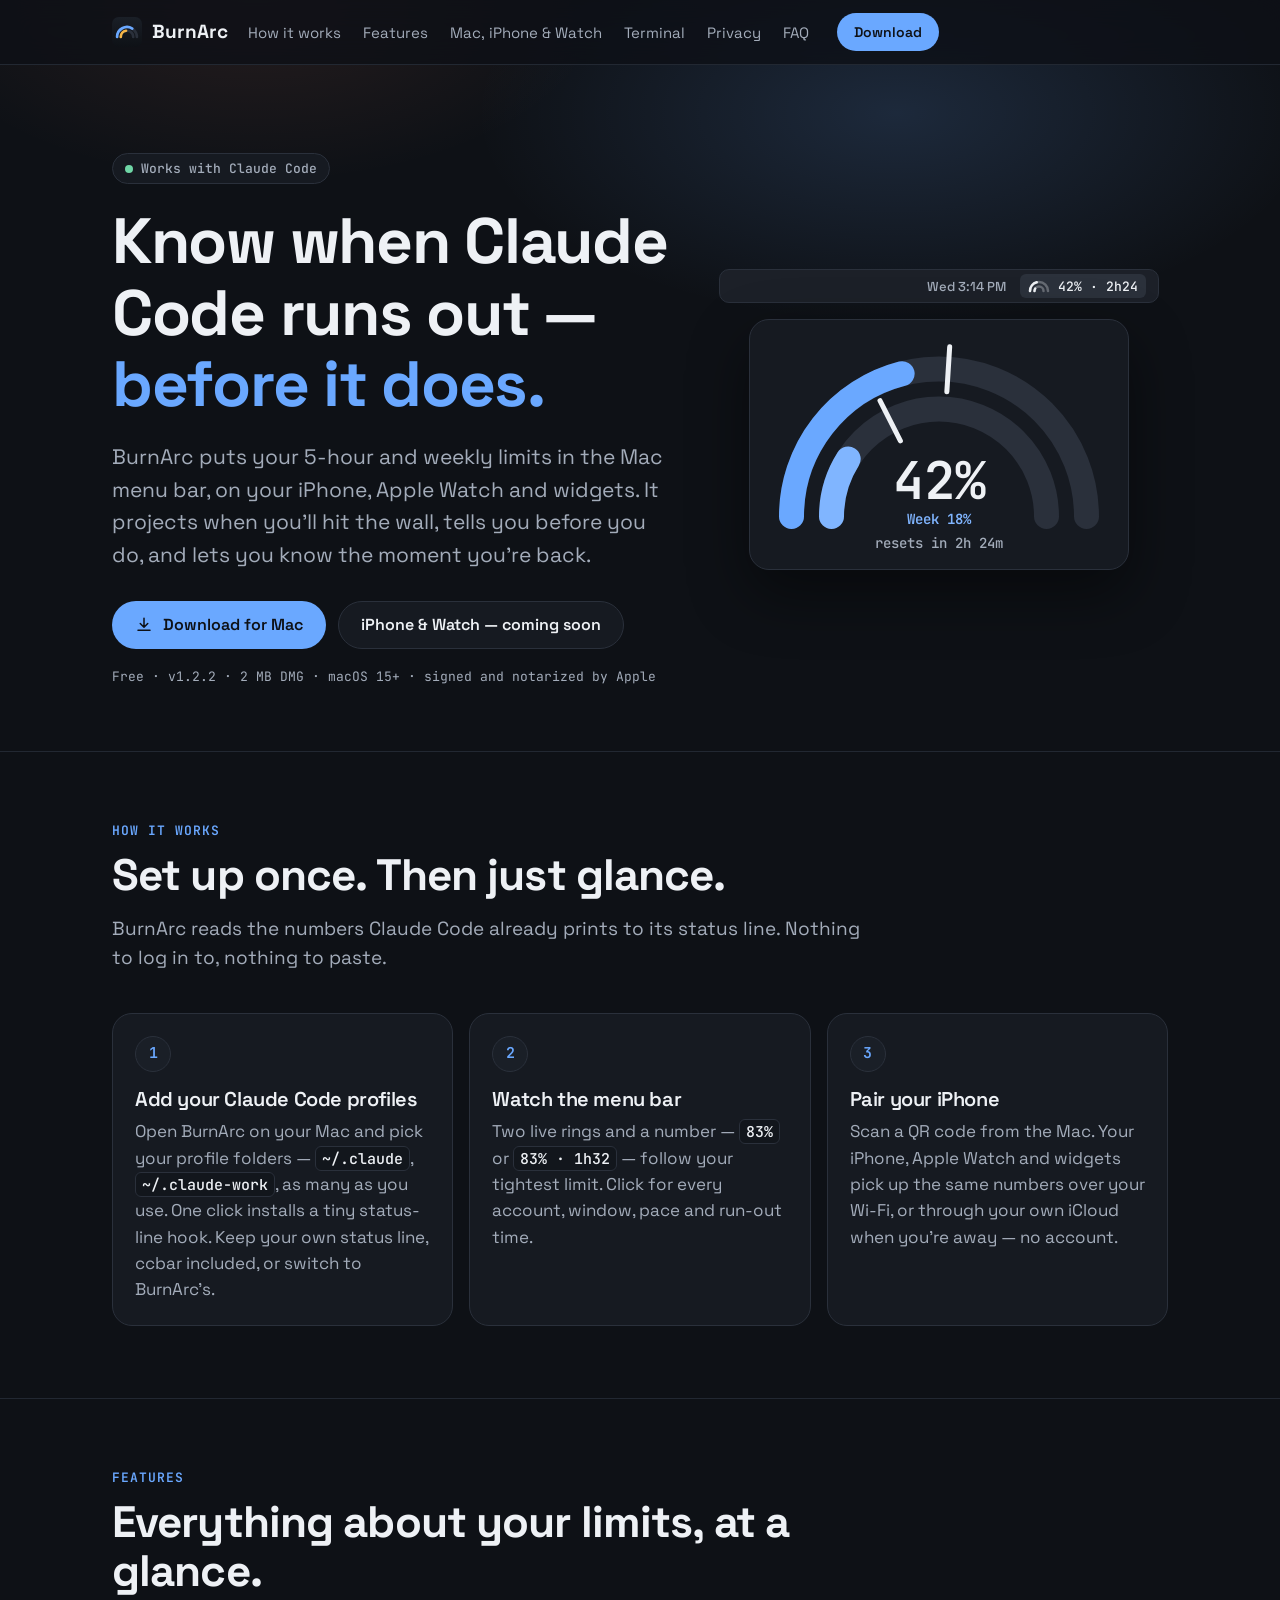
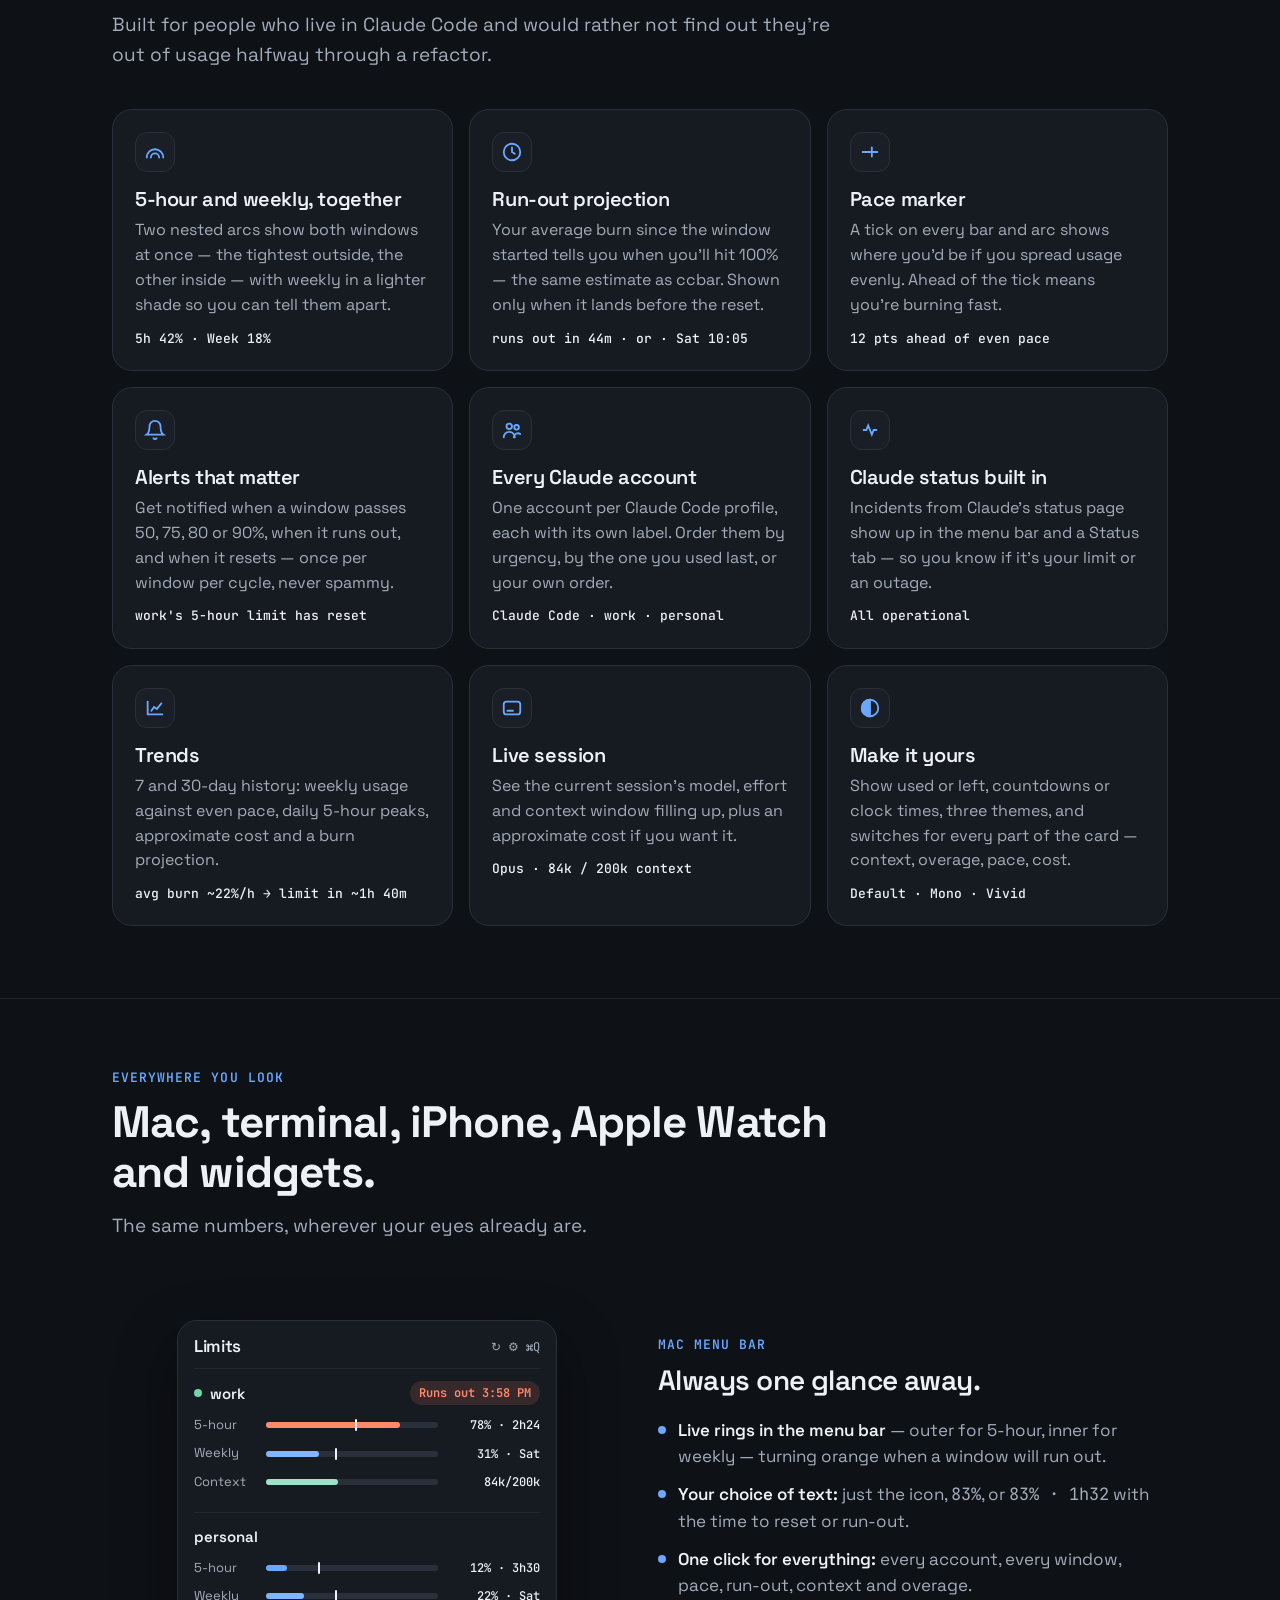
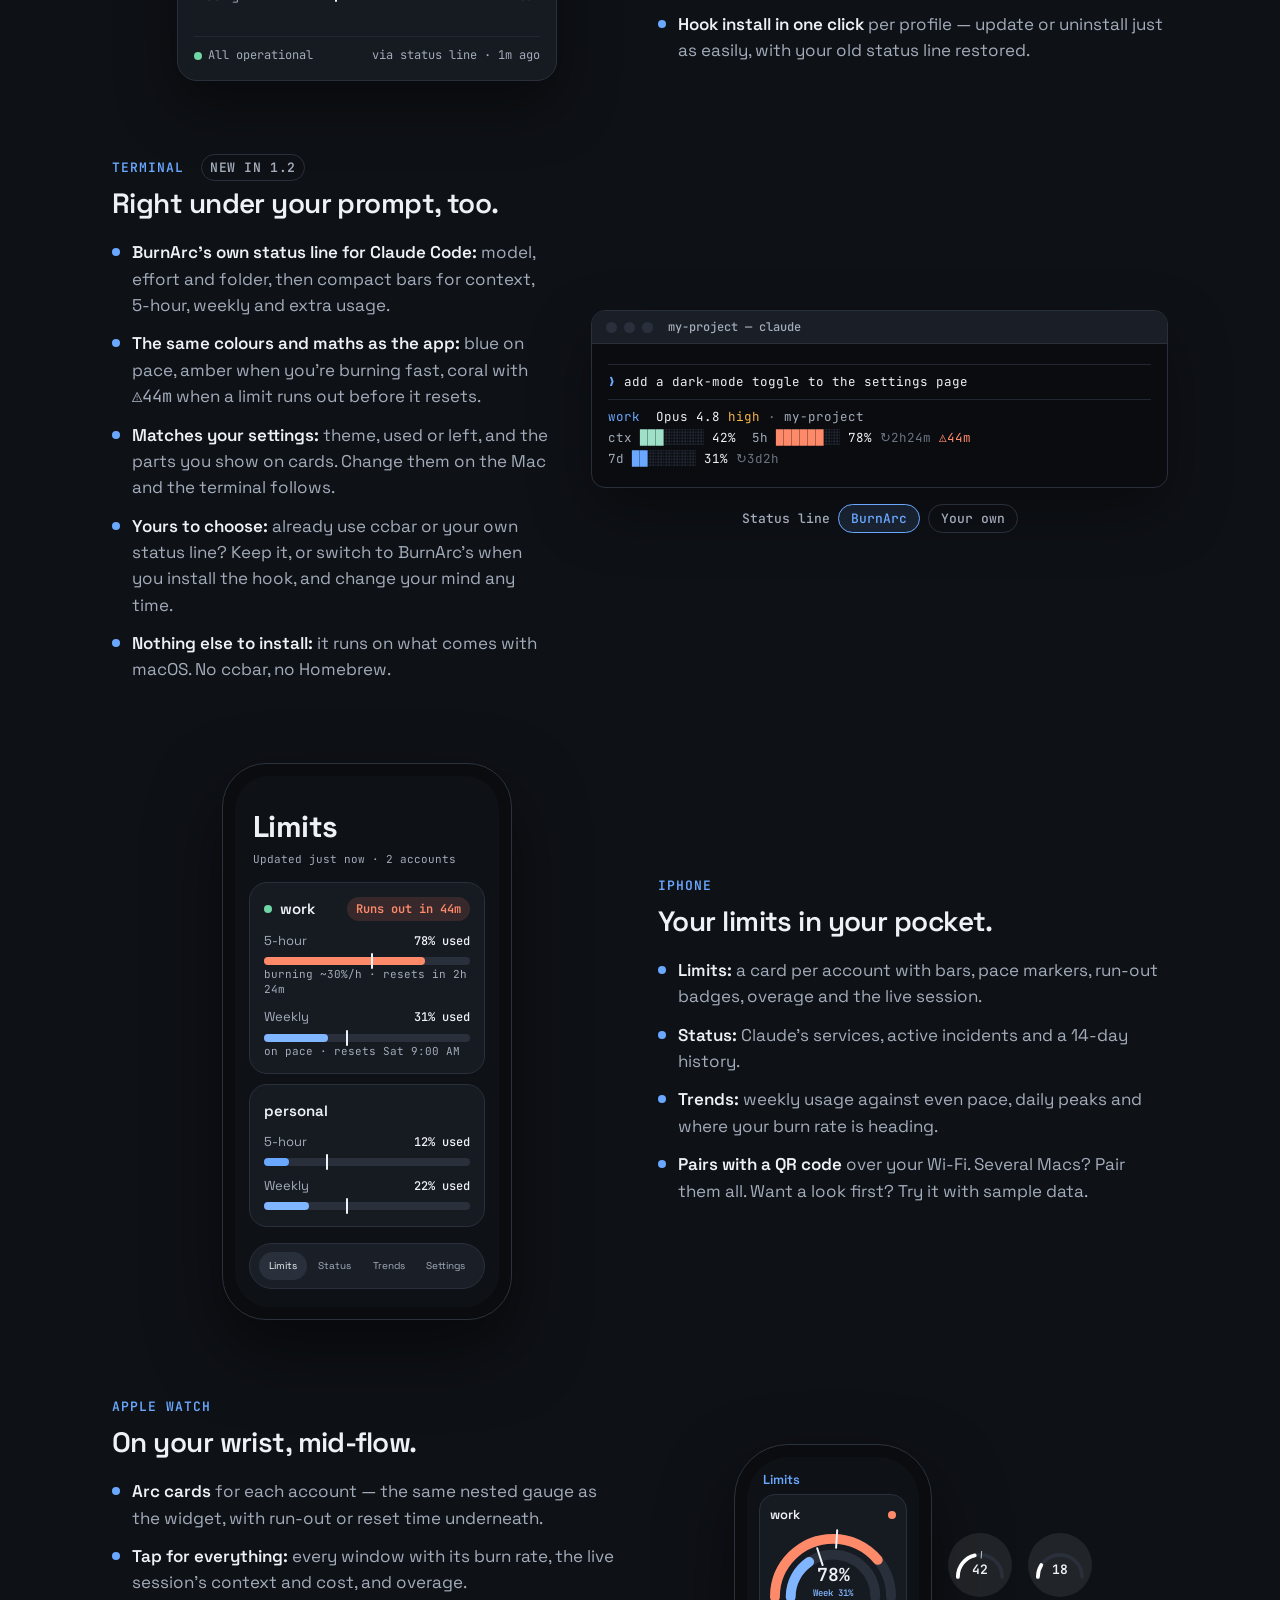
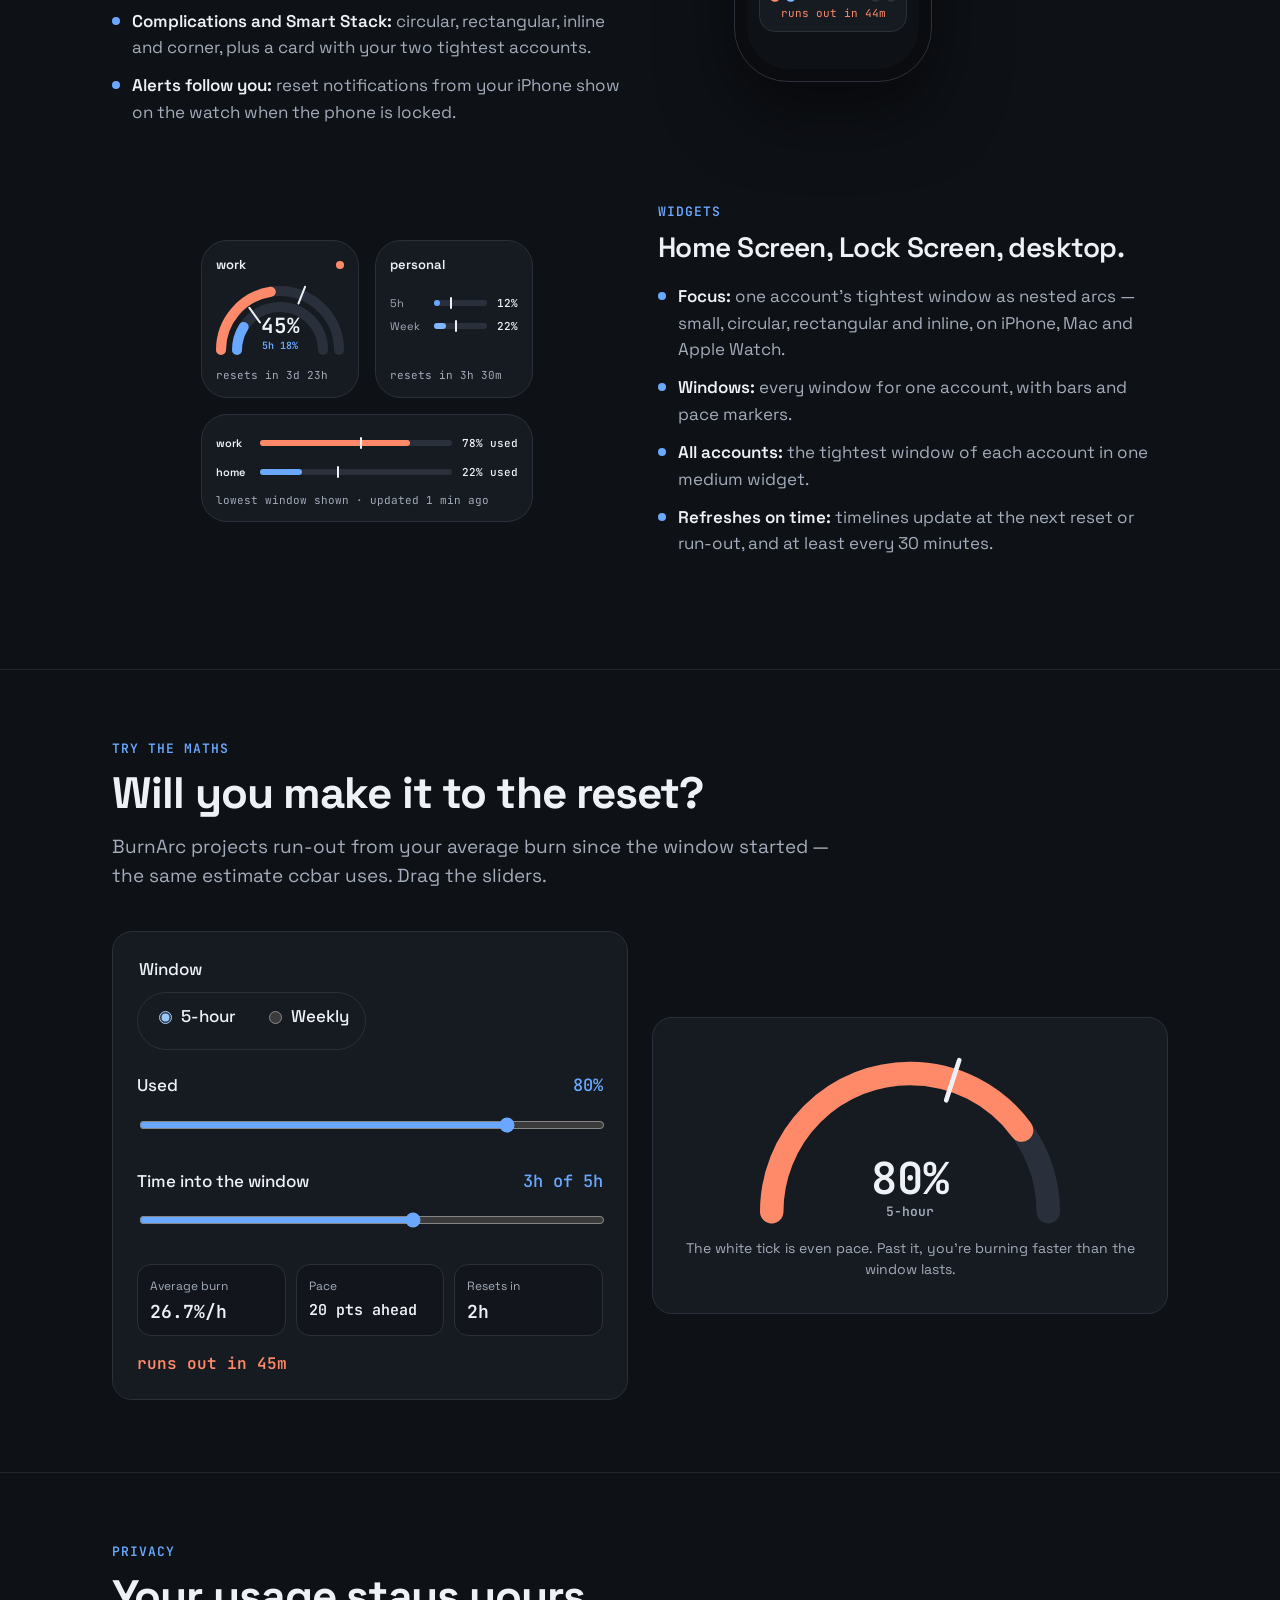
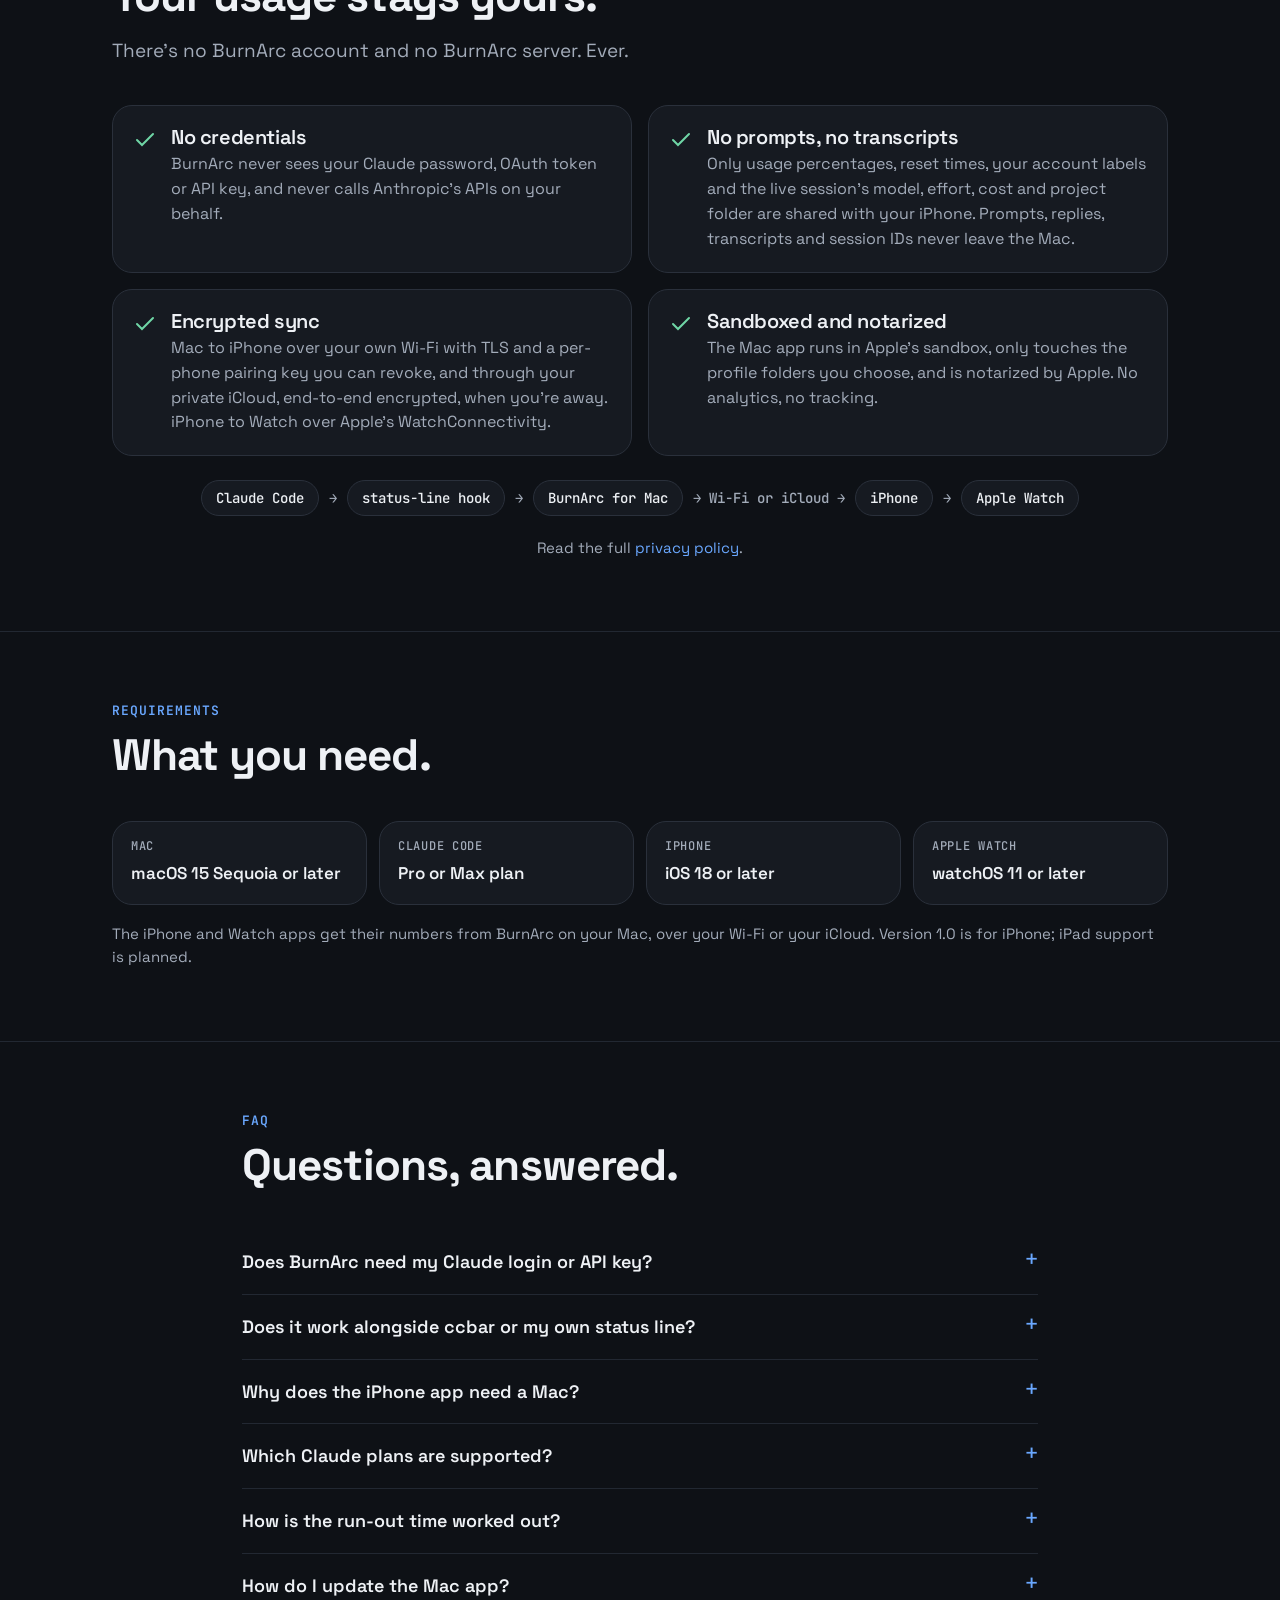
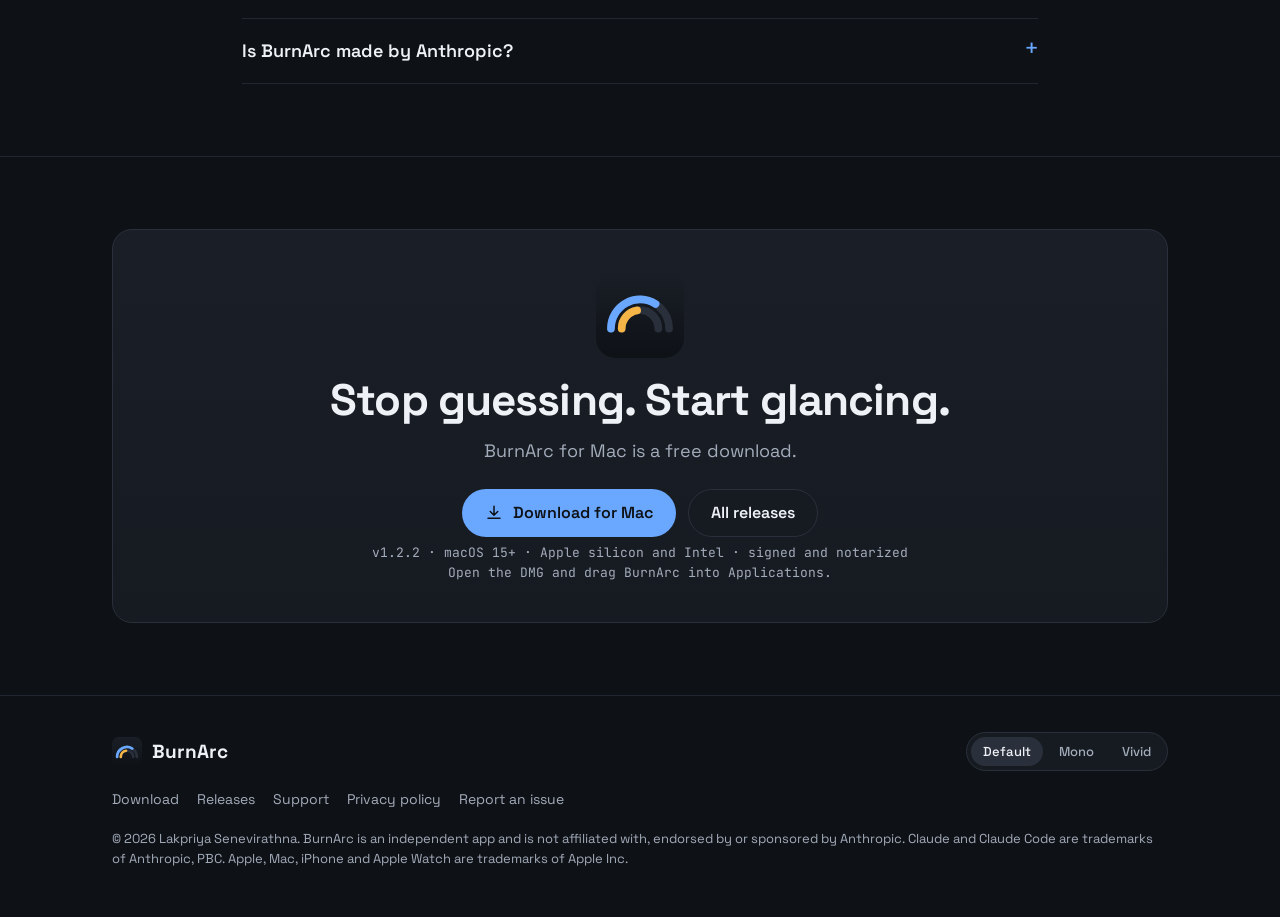
==== index.html @ 10c5d0d7 "BurnArc 1.2.2 for Mac Co-Authored-By: Claude Opus 5.5 <noreply@anthropic.com> Claude-Session: https:" ====
<!doctype html>
<html lang="en">
<head>
<meta charset="utf-8">
<meta name="viewport" content="width=device-width, initial-scale=1">
<title>BurnArc — Claude Code usage limits in your Mac menu bar, iPhone and Apple Watch</title>
<meta name="description" content="BurnArc shows your Claude Code 5-hour and weekly limits live in the Mac menu bar, on iPhone, Apple Watch and widgets — with run-out projections, pace markers and alerts. No account, no BurnArc server.">
<link rel="canonical" href="https://lakpriya1s.github.io/burnarc/">
<meta name="theme-color" content="#0E1116">
<meta name="color-scheme" content="dark">
<meta name="robots" content="index, follow">
<meta property="og:type" content="website">
<meta property="og:site_name" content="BurnArc">
<meta property="og:title" content="BurnArc — know when Claude Code runs out, before it does">
<meta property="og:description" content="Live 5-hour and weekly Claude Code limits in your Mac menu bar, on iPhone, Apple Watch and widgets. Run-out projections, pace markers, alerts. Private by design.">
<meta property="og:url" content="https://lakpriya1s.github.io/burnarc/">
<meta property="og:image" content="https://lakpriya1s.github.io/burnarc/assets/og.png">
<meta property="og:image:width" content="1200">
<meta property="og:image:height" content="630">
<meta property="og:image:alt" content="BurnArc's two-arc usage gauge next to the Mac menu bar reading 78% · out 44m">
<meta name="twitter:card" content="summary_large_image">
<meta name="twitter:title" content="BurnArc — know when Claude Code runs out, before it does">
<meta name="twitter:description" content="Live Claude Code limits in your Mac menu bar, iPhone, Apple Watch and widgets.">
<meta name="twitter:image" content="https://lakpriya1s.github.io/burnarc/assets/og.png">
<link rel="icon" href="assets/icon.svg" type="image/svg+xml">
<link rel="icon" href="assets/favicon-32.png" sizes="32x32" type="image/png">
<link rel="apple-touch-icon" href="assets/apple-touch-icon.png">
<link rel="preconnect" href="https://fonts.googleapis.com">
<link rel="preconnect" href="https://fonts.gstatic.com" crossorigin>
<link href="https://fonts.googleapis.com/css2?family=JetBrains+Mono:wght@400;500;600&family=Space+Grotesk:wght@400;500;600;700&display=swap" rel="stylesheet">
<link rel="stylesheet" href="assets/site.css?v=4">
<script>document.documentElement.classList.add("js");try{var t=localStorage.getItem("burnarc.theme");if(t&&t!=="default")document.documentElement.setAttribute("data-theme",t)}catch(e){}</script>
<script type="application/ld+json">
{
  "@context": "https://schema.org",
  "@type": "SoftwareApplication",
  "name": "BurnArc",
  "alternateName": "BurnArc - AI Usage Limits",
  "description": "Shows Claude Code's 5-hour and weekly usage limits live in the Mac menu bar, on iPhone, Apple Watch and widgets, with run-out projections, pace markers and alerts.",
  "applicationCategory": "DeveloperApplication",
  "operatingSystem": "macOS 15 or later, iOS 18 or later, watchOS 11 or later",
  "url": "https://lakpriya1s.github.io/burnarc/",
  "downloadUrl": "https://github.com/lakpriya1s/burnarc/releases/latest/download/BurnArc.dmg",
  "softwareVersion": "1.2.2",
  "image": "https://lakpriya1s.github.io/burnarc/assets/icon-512.png",
  "screenshot": "https://lakpriya1s.github.io/burnarc/assets/og.png",
  "offers": { "@type": "Offer", "price": "0", "priceCurrency": "USD" },
  "author": { "@type": "Person", "name": "Lakpriya Senevirathna" },
  "publisher": { "@type": "Person", "name": "Lakpriya Senevirathna" }
}
</script>
<script type="application/ld+json">
{
  "@context": "https://schema.org",
  "@type": "FAQPage",
  "mainEntity": [
    { "@type": "Question", "name": "Does BurnArc need my Claude login or API key?",
      "acceptedAnswer": { "@type": "Answer", "text": "No. BurnArc never asks for your Claude password, OAuth token or API key. It reads the usage figures Claude Code already gives its status line, through a small hook in the Claude Code profiles you choose." } },
    { "@type": "Question", "name": "Does it work alongside ccbar or my own status line?",
      "acceptedAnswer": { "@type": "Answer", "text": "Yes. The hook records the status-line data, then runs your existing status line command with the same input, so your terminal looks exactly as before. Or switch to BurnArc's own status line instead, per profile, and back again. Uninstalling restores your original setting." } },
    { "@type": "Question", "name": "Why does the iPhone app need a Mac?",
      "acceptedAnswer": { "@type": "Answer", "text": "Claude Code runs on your Mac, so that's where the usage numbers are. The Mac app shares them with your iPhone over your Wi-Fi or through your own private iCloud, and the iPhone passes them to your Apple Watch. There's no BurnArc server in between." } },
    { "@type": "Question", "name": "Which Claude plans are supported?",
      "acceptedAnswer": { "@type": "Answer", "text": "Claude Code reports plan limits for Pro and Max subscriptions, so that's where BurnArc shows 5-hour and weekly windows. Other accounts appear with no plan limits reported." } },
    { "@type": "Question", "name": "Is BurnArc made by Anthropic?",
      "acceptedAnswer": { "@type": "Answer", "text": "No. BurnArc is an independent app by Lakpriya Senevirathna that works with Claude Code. It isn't affiliated with or endorsed by Anthropic." } },
    { "@type": "Question", "name": "How do I update the Mac app?",
      "acceptedAnswer": { "@type": "Answer", "text": "Download the latest DMG from this site and drag BurnArc into Applications to replace the old copy. Your settings, accounts and pairings are kept." } }
  ]
}
</script>
</head>
<body>
<a class="skip" href="#main">Skip to content</a>

<header class="nav">
  <div class="wrap">
    <a class="brand" href="./" aria-label="BurnArc home"><img src="assets/icon.svg" alt="" width="30" height="30">BurnArc</a>
    <nav aria-label="Primary">
      <ul>
        <li><a href="#how">How it works</a></li>
        <li><a href="#features">Features</a></li>
        <li><a href="#everywhere">Mac, iPhone &amp; Watch</a></li>
        <li><a href="#terminal">Terminal</a></li>
        <li><a href="#privacy">Privacy</a></li>
        <li><a href="#faq">FAQ</a></li>
      </ul>
    </nav>
    <a class="btn btn-primary btn-small" href="#download">Download</a>
  </div>
</header>

<main id="main">
  <!-- Hero -->
  <section class="hero" aria-labelledby="hero-title">
    <div class="wrap">
      <div>
        <span class="eyebrow"><span class="dot" aria-hidden="true"></span>Works with Claude Code</span>
        <h1 id="hero-title">Know when Claude Code runs out — <span>before it does.</span></h1>
        <p class="lede">BurnArc puts your 5-hour and weekly limits in the Mac menu bar, on your iPhone, Apple Watch and widgets. It projects when you'll hit the wall, tells you before you do, and lets you know the moment you're back.</p>
        <div class="cta">
          <a class="btn btn-primary" href="https://github.com/lakpriya1s/burnarc/releases/latest/download/BurnArc.dmg" data-download>
            <svg viewBox="0 0 24 24" fill="none" stroke="currentColor" stroke-width="2" stroke-linecap="round" stroke-linejoin="round" aria-hidden="true"><path d="M12 3v12m0 0l-5-5m5 5l5-5M4 19h16"/></svg>
            Download for Mac
          </a>
          <a class="btn btn-ghost" href="#everywhere">iPhone &amp; Watch — coming soon</a>
          <p class="cta-note">Free · v1.2.2 · 2 MB DMG · macOS 15+ · signed and notarized by Apple</p>
        </div>
      </div>
      <div class="stage" aria-label="Animated preview of BurnArc">
        <div class="menubar" aria-hidden="true">
          <span class="faint">Wed 3:14 PM</span>
          <span class="item active"><svg class="tray" data-hero-tray viewBox="0 0 24 16"></svg><span class="mono" data-hero-title>42% · 2h24</span></span>
        </div>
        <div class="card popover">
          <div class="hero-gauge gauge" style="margin: 8px auto 4px">
            <div class="g-num"><b>42%</b><span class="g-sub">Week 18%</span></div>
          </div>
          <p class="hero-caption" aria-live="polite">resets in 2h 24m</p>
        </div>
      </div>
    </div>
  </section>

  <!-- How it works -->
  <section id="how" class="band" aria-labelledby="how-title">
    <div class="wrap">
      <div class="section-head reveal">
        <span class="kicker">How it works</span>
        <h2 id="how-title">Set up once. Then just glance.</h2>
        <p>BurnArc reads the numbers Claude Code already prints to its status line. Nothing to log in to, nothing to paste.</p>
      </div>
      <ol class="steps" style="list-style:none;padding:0;margin:0">
        <li class="card step reveal">
          <h3>Add your Claude Code profiles</h3>
          <p>Open BurnArc on your Mac and pick your profile folders — <code>~/.claude</code>, <code>~/.claude-work</code>, as many as you use. One click installs a tiny status-line hook. Keep your own status line, ccbar included, or switch to BurnArc's.</p>
        </li>
        <li class="card step reveal">
          <h3>Watch the menu bar</h3>
          <p>Two live rings and a number — <code>83%</code> or <code>83% · 1h32</code> — follow your tightest limit. Click for every account, window, pace and run-out time.</p>
        </li>
        <li class="card step reveal">
          <h3>Pair your iPhone</h3>
          <p>Scan a QR code from the Mac. Your iPhone, Apple Watch and widgets pick up the same numbers over your Wi-Fi, or through your own iCloud when you're away — no account.</p>
        </li>
      </ol>
    </div>
  </section>

  <!-- Features -->
  <section id="features" class="band" aria-labelledby="features-title">
    <div class="wrap">
      <div class="section-head reveal">
        <span class="kicker">Features</span>
        <h2 id="features-title">Everything about your limits, at a glance.</h2>
        <p>Built for people who live in Claude Code and would rather not find out they're out of usage halfway through a refactor.</p>
      </div>
      <div class="grid">
        <article class="card feature reveal">
          <div class="ico"><svg viewBox="0 0 24 24" fill="none" stroke="currentColor" stroke-width="2" stroke-linecap="round" aria-hidden="true"><path d="M3 18a9 9 0 0 1 18 0"/><path d="M7.5 18a4.5 4.5 0 0 1 9 0"/></svg></div>
          <h3>5-hour and weekly, together</h3>
          <p>Two nested arcs show both windows at once — the tightest outside, the other inside — with weekly in a lighter shade so you can tell them apart.</p>
          <p class="eg">5h 42% · Week 18%</p>
        </article>
        <article class="card feature reveal">
          <div class="ico"><svg viewBox="0 0 24 24" fill="none" stroke="currentColor" stroke-width="2" stroke-linecap="round" aria-hidden="true"><path d="M12 7v5l3 2"/><circle cx="12" cy="12" r="9"/></svg></div>
          <h3>Run-out projection</h3>
          <p>Your average burn since the window started tells you when you'll hit 100% — the same estimate as ccbar. Shown only when it lands before the reset.</p>
          <p class="eg">runs out in 44m · or · Sat 10:05</p>
        </article>
        <article class="card feature reveal">
          <div class="ico"><svg viewBox="0 0 24 24" fill="none" stroke="currentColor" stroke-width="2" stroke-linecap="round" aria-hidden="true"><path d="M4 12h16"/><path d="M14 7v10"/></svg></div>
          <h3>Pace marker</h3>
          <p>A tick on every bar and arc shows where you'd be if you spread usage evenly. Ahead of the tick means you're burning fast.</p>
          <p class="eg">12 pts ahead of even pace</p>
        </article>
        <article class="card feature reveal">
          <div class="ico"><svg viewBox="0 0 24 24" fill="none" stroke="currentColor" stroke-width="2" stroke-linecap="round" aria-hidden="true"><path d="M6 8a6 6 0 0 1 12 0c0 7 3 9 3 9H3s3-2 3-9"/><path d="M10.3 21a1.94 1.94 0 0 0 3.4 0"/></svg></div>
          <h3>Alerts that matter</h3>
          <p>Get notified when a window passes 50, 75, 80 or 90%, when it runs out, and when it resets — once per window per cycle, never spammy.</p>
          <p class="eg">work's 5-hour limit has reset</p>
        </article>
        <article class="card feature reveal">
          <div class="ico"><svg viewBox="0 0 24 24" fill="none" stroke="currentColor" stroke-width="2" stroke-linecap="round" aria-hidden="true"><circle cx="9" cy="8" r="3"/><circle cx="17" cy="9" r="2.5"/><path d="M3 20a6 6 0 0 1 12 0M14 20a4.5 4.5 0 0 1 7-3.7"/></svg></div>
          <h3>Every Claude account</h3>
          <p>One account per Claude Code profile, each with its own label. Order them by urgency, by the one you used last, or your own order.</p>
          <p class="eg">Claude Code · work · personal</p>
        </article>
        <article class="card feature reveal">
          <div class="ico"><svg viewBox="0 0 24 24" fill="none" stroke="currentColor" stroke-width="2" stroke-linecap="round" aria-hidden="true"><path d="M5 12h3l2-5 4 10 2-5h3"/></svg></div>
          <h3>Claude status built in</h3>
          <p>Incidents from Claude's status page show up in the menu bar and a Status tab — so you know if it's your limit or an outage.</p>
          <p class="eg">All operational</p>
        </article>
        <article class="card feature reveal">
          <div class="ico"><svg viewBox="0 0 24 24" fill="none" stroke="currentColor" stroke-width="2" stroke-linecap="round" aria-hidden="true"><path d="M4 19V5M4 19h16"/><path d="M8 15l3-4 3 2 5-6"/></svg></div>
          <h3>Trends</h3>
          <p>7 and 30-day history: weekly usage against even pace, daily 5-hour peaks, approximate cost and a burn projection.</p>
          <p class="eg">avg burn ~22%/h → limit in ~1h 40m</p>
        </article>
        <article class="card feature reveal">
          <div class="ico"><svg viewBox="0 0 24 24" fill="none" stroke="currentColor" stroke-width="2" stroke-linecap="round" aria-hidden="true"><rect x="3" y="5" width="18" height="14" rx="3"/><path d="M7 15h6"/></svg></div>
          <h3>Live session</h3>
          <p>See the current session's model, effort and context window filling up, plus an approximate cost if you want it.</p>
          <p class="eg">Opus · 84k / 200k context</p>
        </article>
        <article class="card feature reveal">
          <div class="ico"><svg viewBox="0 0 24 24" fill="none" stroke="currentColor" stroke-width="2" stroke-linecap="round" aria-hidden="true"><circle cx="12" cy="12" r="9"/><path d="M12 3a9 9 0 0 0 0 18z" fill="currentColor"/></svg></div>
          <h3>Make it yours</h3>
          <p>Show used or left, countdowns or clock times, three themes, and switches for every part of the card — context, overage, pace, cost.</p>
          <p class="eg">Default · Mono · Vivid</p>
        </article>
      </div>
    </div>
  </section>

  <!-- Surfaces -->
  <section id="everywhere" class="band" aria-labelledby="everywhere-title">
    <div class="wrap">
      <div class="section-head reveal">
        <span class="kicker">Everywhere you look</span>
        <h2 id="everywhere-title">Mac, terminal, iPhone, Apple Watch and widgets.</h2>
        <p>The same numbers, wherever your eyes already are.</p>
      </div>

      <div class="show reveal">
        <div class="visual">
          <div class="card popover" aria-label="BurnArc menu-bar popover on the Mac">
            <div class="pop-head"><h3>Limits</h3><span class="muted mono" style="font-size:12px">↻ ⚙ ⌘Q</span></div>
            <div class="acct">
              <div class="acct-row"><span class="dot" aria-hidden="true"></span><span class="acct-name">work</span><span class="pill">Runs out 3:58 PM</span></div>
              <div class="win"><span class="label">5-hour</span><span class="bar"><i style="width:78%;background:var(--danger)"></i><b style="left:52%"></b></span><span class="val">78% · 2h24</span></div>
              <div class="win"><span class="label">Weekly</span><span class="bar"><i style="width:31%;background:var(--weekly)"></i><b style="left:40%"></b></span><span class="val">31% · Sat</span></div>
              <div class="win"><span class="label">Context</span><span class="bar"><i style="width:42%;background:var(--context)"></i></span><span class="val">84k/200k</span></div>
            </div>
            <div class="acct">
              <div class="acct-row"><span class="acct-name">personal</span></div>
              <div class="win"><span class="label">5-hour</span><span class="bar"><i style="width:12%"></i><b style="left:30%"></b></span><span class="val">12% · 3h30</span></div>
              <div class="win"><span class="label">Weekly</span><span class="bar"><i style="width:22%;background:var(--weekly)"></i><b style="left:40%"></b></span><span class="val">22% · Sat</span></div>
            </div>
            <div class="pop-foot"><span><span class="dot" aria-hidden="true"></span>All operational</span><span>via status line · 1m ago</span></div>
          </div>
        </div>
        <div>
          <span class="kicker">Mac menu bar</span>
          <h3 style="font-size:28px">Always one glance away.</h3>
          <ul>
            <li><span><strong>Live rings in the menu bar</strong> — outer for 5-hour, inner for weekly — turning orange when a window will run out.</span></li>
            <li><span><strong>Your choice of text:</strong> just the icon, <span class="mono">83%</span>, or <span class="mono">83% · 1h32</span> with the time to reset or run-out.</span></li>
            <li><span><strong>One click for everything:</strong> every account, every window, pace, run-out, context and overage.</span></li>
            <li><span><strong>Hook install in one click</strong> per profile — update or uninstall just as easily, with your old status line restored.</span></li>
          </ul>
        </div>
      </div>

      <div class="show flip reveal" id="terminal">
        <div class="visual">
          <div class="term" role="img" aria-label="Claude Code in a terminal with BurnArc's status line: work, Opus, high effort, in my-project. Context 42%, 5-hour 78% with a reset in 2h24m and a warning it runs out in 44m, weekly 31% resetting in 3 days.">
            <div class="term-bar" aria-hidden="true"><i></i><i></i><i></i><span>my-project — claude</span></div>
            <div class="term-body" aria-hidden="true">
              <p class="t-rule"></p>
              <p><span class="t-acc">❯</span> add a dark-mode toggle to the settings page</p>
              <p class="t-rule"></p>
              <p><span class="t-acc">work</span>  <span class="t-txt">Opus 4.8</span> <span class="t-warn">high</span> <span class="t-dim">·</span> <span class="t-mut">my-project</span></p>
              <p class="t-line"><span class="seg"><span class="t-mut">ctx</span> <span class="t-ctx">███</span><span class="t-trk">░░░░░</span> 42%</span> <span class="seg"><span class="t-mut">5h</span> <span class="t-dan">██████</span><span class="t-trk">░░</span> 78% <span class="t-dim">↻2h24m</span> <span class="t-dan">⚠44m</span></span> <span class="seg"><span class="t-mut">7d</span> <span class="t-acc">██</span><span class="t-trk">░░░░░░</span> 31% <span class="t-dim">↻3d2h</span></span></p>
            </div>
          </div>
          <div class="term-choice" aria-hidden="true">
            <span class="muted">Status line</span><span class="chip on">BurnArc</span><span class="chip">Your own</span>
          </div>
        </div>
        <div>
          <span class="kicker">Terminal <span class="soon">New in 1.2</span></span>
          <h3 style="font-size:28px">Right under your prompt, too.</h3>
          <ul>
            <li><span><strong>BurnArc's own status line for Claude Code:</strong> model, effort and folder, then compact bars for context, 5-hour, weekly and extra usage.</span></li>
            <li><span><strong>The same colours and maths as the app:</strong> blue on pace, amber when you're burning fast, coral with <span class="mono">⚠44m</span> when a limit runs out before it resets.</span></li>
            <li><span><strong>Matches your settings:</strong> theme, used or left, and the parts you show on cards. Change them on the Mac and the terminal follows.</span></li>
            <li><span><strong>Yours to choose:</strong> already use ccbar or your own status line? Keep it, or switch to BurnArc's when you install the hook, and change your mind any time.</span></li>
            <li><span><strong>Nothing else to install:</strong> it runs on what comes with macOS. No ccbar, no Homebrew.</span></li>
          </ul>
        </div>
      </div>

      <div class="show reveal">
        <div class="visual">
          <div class="phone" aria-label="BurnArc on iPhone, Limits tab">
            <div class="screen">
              <h4>Limits</h4>
              <p class="sub">Updated just now · 2 accounts</p>
              <div class="card">
                <div class="acct-row" style="margin:0"><span class="dot" aria-hidden="true"></span><span class="acct-name">work</span><span class="pill">Runs out in 44m</span></div>
                <div class="win"><span class="label">5-hour</span><span class="val">78% used</span><span class="bar"><i style="width:78%;background:var(--danger)"></i><b style="left:52%"></b></span></div>
                <p class="cap">burning ~30%/h · resets in 2h 24m</p>
                <div class="win"><span class="label">Weekly</span><span class="val">31% used</span><span class="bar"><i style="width:31%;background:var(--weekly)"></i><b style="left:40%"></b></span></div>
                <p class="cap">on pace · resets Sat 9:00 AM</p>
              </div>
              <div class="card">
                <div class="acct-row" style="margin:0"><span class="acct-name">personal</span></div>
                <div class="win"><span class="label">5-hour</span><span class="val">12% used</span><span class="bar"><i style="width:12%"></i><b style="left:30%"></b></span></div>
                <div class="win"><span class="label">Weekly</span><span class="val">22% used</span><span class="bar"><i style="width:22%;background:var(--weekly)"></i><b style="left:40%"></b></span></div>
              </div>
              <div class="tabbar" aria-hidden="true"><span class="on">Limits</span><span>Status</span><span>Trends</span><span>Settings</span></div>
            </div>
          </div>
        </div>
        <div>
          <span class="kicker">iPhone</span>
          <h3 style="font-size:28px">Your limits in your pocket.</h3>
          <ul>
            <li><span><strong>Limits:</strong> a card per account with bars, pace markers, run-out badges, overage and the live session.</span></li>
            <li><span><strong>Status:</strong> Claude's services, active incidents and a 14-day history.</span></li>
            <li><span><strong>Trends:</strong> weekly usage against even pace, daily peaks and where your burn rate is heading.</span></li>
            <li><span><strong>Pairs with a QR code</strong> over your Wi-Fi. Several Macs? Pair them all. Want a look first? Try it with sample data.</span></li>
          </ul>
        </div>
      </div>

      <div class="show flip reveal">
        <div class="visual" style="align-items:center">
          <div class="watch" aria-label="BurnArc on Apple Watch">
            <div class="screen">
              <p class="title">Limits</p>
              <div class="card">
                <div class="acct-row" style="margin:0 0 4px"><span class="acct-name" style="font-size:13px">work</span><span class="dot" style="margin-left:auto;background:var(--danger)" aria-hidden="true"></span></div>
                <div class="gauge" data-o="0.78" data-oc="var(--danger)" data-op="0.52" data-i="0.31" data-ip="0.4">
                  <div class="g-num" style="font-size:18px"><b>78%</b><span class="g-sub" style="font-size:9px">Week 31%</span></div>
                </div>
                <p class="cap" style="text-align:center;margin-top:4px;color:var(--danger)">runs out in 44m</p>
              </div>
            </div>
          </div>
          <div class="lock" aria-hidden="true">
            <div class="circ"><div class="gauge" style="width:48px" data-o="0.42" data-oc="#fff" data-op="0.52"><div class="g-num" style="font-size:13px"><b>42</b></div></div></div>
            <div class="circ"><div class="gauge" style="width:48px" data-o="0.18" data-oc="#fff"><div class="g-num" style="font-size:13px"><b>18</b></div></div></div>
          </div>
        </div>
        <div>
          <span class="kicker">Apple Watch</span>
          <h3 style="font-size:28px">On your wrist, mid-flow.</h3>
          <ul>
            <li><span><strong>Arc cards</strong> for each account — the same nested gauge as the widget, with run-out or reset time underneath.</span></li>
            <li><span><strong>Tap for everything:</strong> every window with its burn rate, the live session's context and cost, and overage.</span></li>
            <li><span><strong>Complications and Smart Stack:</strong> circular, rectangular, inline and corner, plus a card with your two tightest accounts.</span></li>
            <li><span><strong>Alerts follow you:</strong> reset notifications from your iPhone show on the watch when the phone is locked.</span></li>
          </ul>
        </div>
      </div>

      <div class="show reveal">
        <div class="visual">
          <div class="widgets" aria-label="BurnArc widgets">
            <div class="widget">
              <div class="w-head">work<span class="dot" style="background:var(--danger)" aria-hidden="true"></span></div>
              <div class="gauge" data-o="0.45" data-oc="var(--danger)" data-op="0.62" data-i="0.18" data-ic="var(--accent)" data-ip="0.3">
                <div class="g-num"><b>45%</b><span class="g-sub" style="color:var(--accent)">5h 18%</span></div>
              </div>
              <p class="w-foot">resets in 3d 23h</p>
            </div>
            <div class="widget">
              <div class="w-head">personal</div>
              <div style="margin:auto 0">
                <div class="win"><span class="label">5h</span><span class="bar"><i style="width:12%"></i><b style="left:30%"></b></span><span class="val">12%</span></div>
                <div class="win"><span class="label">Week</span><span class="bar"><i style="width:22%;background:var(--weekly)"></i><b style="left:40%"></b></span><span class="val">22%</span></div>
              </div>
              <p class="w-foot">resets in 3h 30m</p>
            </div>
            <div class="widget wide">
              <div class="win"><span class="label" style="color:var(--text);font-weight:600">work</span><span class="bar"><i style="width:78%;background:var(--danger)"></i><b style="left:52%"></b></span><span class="val">78% used</span></div>
              <div class="win"><span class="label" style="color:var(--text);font-weight:600">home</span><span class="bar"><i style="width:22%"></i><b style="left:40%"></b></span><span class="val">22% used</span></div>
              <p class="w-foot" style="margin-top:6px">lowest window shown · updated 1 min ago</p>
            </div>
          </div>
        </div>
        <div>
          <span class="kicker">Widgets</span>
          <h3 style="font-size:28px">Home Screen, Lock Screen, desktop.</h3>
          <ul>
            <li><span><strong>Focus:</strong> one account's tightest window as nested arcs — small, circular, rectangular and inline, on iPhone, Mac and Apple Watch.</span></li>
            <li><span><strong>Windows:</strong> every window for one account, with bars and pace markers.</span></li>
            <li><span><strong>All accounts:</strong> the tightest window of each account in one medium widget.</span></li>
            <li><span><strong>Refreshes on time:</strong> timelines update at the next reset or run-out, and at least every 30 minutes.</span></li>
          </ul>
        </div>
      </div>
    </div>
  </section>

  <!-- Demo -->
  <section id="demo" class="band" aria-labelledby="demo-title">
    <div class="wrap">
      <div class="section-head reveal">
        <span class="kicker">Try the maths</span>
        <h2 id="demo-title">Will you make it to the reset?</h2>
        <p>BurnArc projects run-out from your average burn since the window started — the same estimate ccbar uses. Drag the sliders.</p>
      </div>
      <div class="demo reveal">
        <form id="demo-form" class="card" onsubmit="return false">
          <fieldset class="field" style="border:0;padding:0;margin:0 0 22px">
            <legend style="font-weight:500;margin-bottom:10px">Window</legend>
            <div class="themes" role="radiogroup">
              <label style="display:inline-flex;align-items:center;gap:6px;padding:6px 12px;cursor:pointer"><input type="radio" name="window" value="5h" checked> 5-hour</label>
              <label style="display:inline-flex;align-items:center;gap:6px;padding:6px 12px;cursor:pointer"><input type="radio" name="window" value="weekly"> Weekly</label>
            </div>
          </fieldset>
          <div class="field">
            <label for="used">Used <output id="used-out" for="used">80%</output></label>
            <input id="used" type="range" min="0" max="100" step="1" value="80">
          </div>
          <div class="field">
            <label for="elapsed">Time into the window <output id="elapsed-out" for="elapsed">3h of 5h</output></label>
            <input id="elapsed" type="range" min="0.1" max="5" step="0.1" value="3">
          </div>
          <dl class="readout">
            <div><dt>Average burn</dt><dd id="burn">26.7%/h</dd></div>
            <div><dt>Pace</dt><dd id="pace" style="font-size:15px">20 pts ahead</dd></div>
            <div><dt>Resets in</dt><dd id="reset">2h</dd></div>
          </dl>
          <p class="verdict" id="verdict" aria-live="polite">runs out in 45m</p>
        </form>
        <div class="card" style="display:grid;place-items:center;padding:32px">
          <div class="demo-gauge gauge" style="width:min(100%,300px)">
            <div class="g-num" style="font-size:44px"><b>80%</b><span class="g-sub" style="font-size:13px;color:var(--text-2)">5-hour</span></div>
          </div>
          <p class="muted" style="font-size:14px;margin-top:14px;text-align:center">The white tick is even pace. Past it, you're burning faster than the window lasts.</p>
        </div>
      </div>
    </div>
  </section>

  <!-- Privacy -->
  <section id="privacy" class="band" aria-labelledby="privacy-title">
    <div class="wrap">
      <div class="section-head reveal">
        <span class="kicker">Privacy</span>
        <h2 id="privacy-title">Your usage stays yours.</h2>
        <p>There's no BurnArc account and no BurnArc server. Ever.</p>
      </div>
      <div class="privacy-grid">
        <div class="card reveal"><svg viewBox="0 0 24 24" fill="none" stroke="currentColor" stroke-width="2" stroke-linecap="round" aria-hidden="true"><path d="M20 6L9 17l-5-5"/></svg><div><h3>No credentials</h3><p>BurnArc never sees your Claude password, OAuth token or API key, and never calls Anthropic's APIs on your behalf.</p></div></div>
        <div class="card reveal"><svg viewBox="0 0 24 24" fill="none" stroke="currentColor" stroke-width="2" stroke-linecap="round" aria-hidden="true"><path d="M20 6L9 17l-5-5"/></svg><div><h3>No prompts, no transcripts</h3><p>Only usage percentages, reset times, your account labels and the live session's model, effort, cost and project folder are shared with your iPhone. Prompts, replies, transcripts and session IDs never leave the Mac.</p></div></div>
        <div class="card reveal"><svg viewBox="0 0 24 24" fill="none" stroke="currentColor" stroke-width="2" stroke-linecap="round" aria-hidden="true"><path d="M20 6L9 17l-5-5"/></svg><div><h3>Encrypted sync</h3><p>Mac to iPhone over your own Wi-Fi with TLS and a per-phone pairing key you can revoke, and through your private iCloud, end-to-end encrypted, when you're away. iPhone to Watch over Apple's WatchConnectivity.</p></div></div>
        <div class="card reveal"><svg viewBox="0 0 24 24" fill="none" stroke="currentColor" stroke-width="2" stroke-linecap="round" aria-hidden="true"><path d="M20 6L9 17l-5-5"/></svg><div><h3>Sandboxed and notarized</h3><p>The Mac app runs in Apple's sandbox, only touches the profile folders you choose, and is notarized by Apple. No analytics, no tracking.</p></div></div>
      </div>
      <div class="flow reveal" aria-label="Data flow">
        <span class="node">Claude Code</span><span aria-hidden="true">→</span><span class="node">status-line hook</span><span aria-hidden="true">→</span><span class="node">BurnArc for Mac</span><span aria-hidden="true">→ Wi-Fi or iCloud →</span><span class="node">iPhone</span><span aria-hidden="true">→</span><span class="node">Apple Watch</span>
      </div>
      <p class="muted" style="text-align:center;margin-top:20px;font-size:15px">Read the full <a href="privacy.html">privacy policy</a>.</p>
    </div>
  </section>

  <!-- Requirements -->
  <section class="band" aria-labelledby="req-title">
    <div class="wrap">
      <div class="section-head reveal"><span class="kicker">Requirements</span><h2 id="req-title">What you need.</h2></div>
      <dl class="reqs reveal">
        <div class="card"><dt>Mac</dt><dd>macOS 15 Sequoia or later</dd></div>
        <div class="card"><dt>Claude Code</dt><dd>Pro or Max plan</dd></div>
        <div class="card"><dt>iPhone</dt><dd>iOS 18 or later</dd></div>
        <div class="card"><dt>Apple Watch</dt><dd>watchOS 11 or later</dd></div>
      </dl>
      <p class="muted reveal" style="margin-top:16px;font-size:15px">The iPhone and Watch apps get their numbers from BurnArc on your Mac, over your Wi-Fi or your iCloud. Version 1.0 is for iPhone; iPad support is planned.</p>
    </div>
  </section>

  <!-- FAQ -->
  <section id="faq" class="band faq" aria-labelledby="faq-title">
    <div class="wrap" style="max-width:860px">
      <div class="section-head reveal"><span class="kicker">FAQ</span><h2 id="faq-title">Questions, answered.</h2></div>
      <details class="reveal"><summary>Does BurnArc need my Claude login or API key?</summary><p>No. BurnArc never asks for your Claude password, OAuth token or API key. It reads the usage figures Claude Code already gives its status line, through a small hook in the Claude Code profiles you choose.</p></details>
      <details class="reveal"><summary>Does it work alongside ccbar or my own status line?</summary><p>Yes. The hook records the status-line data, then runs your existing status line command with the same input, so your terminal looks exactly as before. Or switch to BurnArc's own status line instead, per profile, and back again. Uninstalling restores your original setting.</p></details>
      <details class="reveal"><summary>Why does the iPhone app need a Mac?</summary><p>Claude Code runs on your Mac, so that's where the usage numbers are. The Mac app shares them with your iPhone over your Wi-Fi or through your own private iCloud, and the iPhone passes them to your Apple Watch. There's no BurnArc server in between.</p></details>
      <details class="reveal"><summary>Which Claude plans are supported?</summary><p>Claude Code reports plan limits for Pro and Max subscriptions, so that's where BurnArc shows 5-hour and weekly windows. Other accounts appear with no plan limits reported.</p></details>
      <details class="reveal"><summary>How is the run-out time worked out?</summary><p>From your average burn since the window started: what's left × time elapsed ÷ what's used — the same estimate as ccbar. It's shown only when it comes before the window resets.</p></details>
      <details class="reveal"><summary>How do I update the Mac app?</summary><p>Download the latest DMG from this site and drag BurnArc into Applications to replace the old copy. Your settings, accounts and pairings are kept.</p></details>
      <details class="reveal"><summary>Is BurnArc made by Anthropic?</summary><p>No. BurnArc is an independent app by Lakpriya Senevirathna that works with Claude Code. It isn't affiliated with or endorsed by Anthropic.</p></details>
    </div>
  </section>

  <!-- Download -->
  <section id="download" class="band download" aria-labelledby="download-title">
    <div class="wrap">
      <div class="card reveal">
        <img src="assets/icon.svg" alt="BurnArc app icon" width="88" height="88">
        <h2 id="download-title">Stop guessing. Start glancing.</h2>
        <p class="muted" style="margin-top:12px;font-size:18px">BurnArc for Mac is a free download.</p>
        <div class="cta">
          <a class="btn btn-primary" href="https://github.com/lakpriya1s/burnarc/releases/latest/download/BurnArc.dmg" data-download>
            <svg viewBox="0 0 24 24" fill="none" stroke="currentColor" stroke-width="2" stroke-linecap="round" stroke-linejoin="round" aria-hidden="true"><path d="M12 3v12m0 0l-5-5m5 5l5-5M4 19h16"/></svg>
            Download for Mac
          </a>
          <a class="btn btn-ghost" href="https://github.com/lakpriya1s/burnarc/releases">All releases</a>
        </div>
        <p class="cta-note">v1.2.2 · macOS 15+ · Apple silicon and Intel · signed and notarized<br>Open the DMG and drag BurnArc into Applications.</p>
      </div>
    </div>
  </section>
</main>

<footer>
  <div class="wrap">
    <div style="display:flex;flex-wrap:wrap;gap:16px;align-items:center;justify-content:space-between">
      <a class="brand" href="./"><img src="assets/icon.svg" alt="" width="30" height="30">BurnArc</a>
      <div class="themes" role="group" aria-label="Theme">
        <button type="button" data-theme="default" aria-pressed="true">Default</button>
        <button type="button" data-theme="mono" aria-pressed="false">Mono</button>
        <button type="button" data-theme="vivid" aria-pressed="false">Vivid</button>
      </div>
    </div>
    <nav aria-label="Footer">
      <a href="#download">Download</a>
      <a href="https://github.com/lakpriya1s/burnarc/releases">Releases</a>
      <a href="support.html">Support</a>
      <a href="privacy.html">Privacy policy</a>
      <a href="https://github.com/lakpriya1s/burnarc/issues">Report an issue</a>
    </nav>
    <p class="fine">© 2026 Lakpriya Senevirathna. BurnArc is an independent app and is not affiliated with, endorsed by or sponsored by Anthropic. Claude and Claude Code are trademarks of Anthropic, PBC. Apple, Mac, iPhone and Apple Watch are trademarks of Apple Inc.</p>
  </div>
</footer>
<script src="assets/site.js?v=4" defer></script>
</body>
</html>
---- assets/site.css ----
/* BurnArc site. Colour tokens from the app's Palette (UsageUI/Theme.swift). */
:root {
  --bg: #0E1116;
  --surface: #161A21;
  --sunken: #12161C;
  --raised: #1A1F27;
  --border: #2A303B;
  --divider: #222832;
  --track: #2A303B;
  --text: #EEF1F5;
  --text-2: #A3ACBA;
  --danger: #FF8A6A;
  --warning: #F5B547;
  --success: #6FD6A6;
  --context: #9EE0C8;
  --overage: #C9A8FF;
  --accent: #6AA8FF;
  --weekly: color-mix(in srgb, var(--accent) 85%, white);
  --ui: "Space Grotesk", system-ui, -apple-system, "Segoe UI", sans-serif;
  --mono: "JetBrains Mono", ui-monospace, "SF Mono", Menlo, monospace;
  --radius: 20px;
  --max: 1120px;
  color-scheme: dark;
}
:root[data-theme="mono"] { --accent: #7FD1B9; }
:root[data-theme="vivid"] { --accent: #C9A8FF; --overage: #9EE0C8; }

* { box-sizing: border-box; }
html { scroll-behavior: smooth; -webkit-text-size-adjust: 100%; }
body {
  margin: 0;
  background: var(--bg);
  color: var(--text);
  font: 400 17px/1.55 var(--ui);
  -webkit-font-smoothing: antialiased;
  overflow-x: hidden;
}
@media (prefers-reduced-motion: reduce) { html { scroll-behavior: auto; } }
a { color: var(--accent); text-decoration: none; }
a:hover { text-decoration: underline; }
img, svg { display: block; max-width: 100%; }
h1, h2, h3 { line-height: 1.12; letter-spacing: -0.02em; margin: 0; }
h1 { font-size: clamp(38px, 6vw, 64px); font-weight: 700; }
h2 { font-size: clamp(30px, 4vw, 44px); font-weight: 700; }
h3 { font-size: 20px; font-weight: 600; }
p { margin: 0; }
.mono { font-family: var(--mono); }
.muted { color: var(--text-2); }
.wrap { max-width: var(--max); margin: 0 auto; padding: 0 16px; }
@media (min-width: 720px) { .wrap { padding: 0 32px; } }
.skip { position: absolute; left: -9999px; }
.skip:focus { left: 16px; top: 16px; background: var(--surface); padding: 8px 12px; border-radius: 8px; z-index: 10; }
:focus-visible { outline: 2px solid var(--accent); outline-offset: 3px; border-radius: 6px; }

/* Nav */
.nav {
  position: sticky; top: 0; z-index: 5;
  background: color-mix(in srgb, var(--bg) 82%, transparent);
  backdrop-filter: saturate(140%) blur(14px);
  -webkit-backdrop-filter: saturate(140%) blur(14px);
  border-bottom: 1px solid var(--divider);
}
.nav .wrap { display: flex; align-items: center; gap: 20px; height: 64px; }
.brand { display: flex; align-items: center; gap: 10px; color: var(--text); font-weight: 700; font-size: 19px; }
.brand:hover { text-decoration: none; }
.brand img { width: 30px; height: 30px; }
.nav ul { display: none; list-style: none; margin: 0 0 0 auto; padding: 0; gap: 22px; }
.nav ul a { color: var(--text-2); font-size: 15px; }
.nav ul a:hover { color: var(--text); text-decoration: none; }
.nav .btn { margin-left: auto; }
@media (min-width: 880px) { .nav ul { display: flex; } .nav .btn { margin-left: 8px; } }

/* Buttons */
.btn {
  display: inline-flex; align-items: center; gap: 10px;
  min-height: 48px; padding: 0 22px;
  border-radius: 999px; border: 1px solid transparent;
  font: 600 16px/1 var(--ui); cursor: pointer; white-space: nowrap;
}
.btn:hover { text-decoration: none; }
.btn-primary { background: var(--accent); color: var(--bg); }
.btn-primary:hover { filter: brightness(1.08); }
.btn-ghost { border-color: var(--border); color: var(--text); background: var(--surface); }
.btn-small { min-height: 38px; padding: 0 16px; font-size: 14px; }
.btn svg { width: 18px; height: 18px; }

/* Hero */
.hero { padding: 56px 0 40px; position: relative; }
.hero::before {
  content: ""; position: absolute; inset: -120px 0 auto 0; height: 560px; z-index: -1;
  background: radial-gradient(600px 300px at 70% 30%, color-mix(in srgb, var(--accent) 16%, transparent), transparent 70%),
              radial-gradient(500px 260px at 20% 10%, color-mix(in srgb, var(--danger) 10%, transparent), transparent 70%);
}
.hero .wrap { display: grid; gap: 40px; align-items: center; }
@media (min-width: 920px) { .hero .wrap { grid-template-columns: 1.1fr 0.9fr; } .hero { padding: 88px 0 64px; } }
.eyebrow {
  display: inline-flex; align-items: center; gap: 8px;
  font: 500 13px/1 var(--mono); color: var(--text-2);
  border: 1px solid var(--border); background: var(--surface);
  padding: 8px 12px; border-radius: 999px; margin-bottom: 22px;
}
.dot { width: 8px; height: 8px; border-radius: 50%; background: var(--success); display: inline-block; flex: none; }
.hero h1 span { color: var(--accent); }
.lede { font-size: clamp(18px, 2.2vw, 21px); color: var(--text-2); margin: 20px 0 30px; max-width: 34em; }
.cta { display: flex; flex-wrap: wrap; gap: 12px; align-items: center; }
.cta-note { width: 100%; font: 400 13px/1.5 var(--mono); color: var(--text-2); margin-top: 6px; }

/* Device stage in the hero */
.stage { position: relative; display: grid; gap: 16px; justify-items: center; }
.menubar {
  width: 100%; max-width: 440px; height: 34px; border-radius: 10px;
  background: #1c2028; border: 1px solid var(--border);
  display: flex; align-items: center; justify-content: flex-end; gap: 14px; padding: 0 12px;
  font: 500 13px/1 var(--ui); color: var(--text);
}
.menubar .item { display: flex; align-items: center; gap: 6px; padding: 4px 8px; border-radius: 6px; }
.menubar .item.active { background: #2b313b; }
.menubar .faint { color: var(--text-2); }
.tray { width: 24px; height: 16px; }

.card {
  background: var(--surface); border: 1px solid var(--border);
  border-radius: var(--radius); padding: 16px;
}
.popover { width: 100%; max-width: 380px; box-shadow: 0 24px 60px rgba(0,0,0,.45); }
.pop-head { display: flex; align-items: center; justify-content: space-between; margin-bottom: 12px; }
.pop-head h3 { font-size: 17px; }
.acct { padding: 12px 0; border-top: 1px solid var(--divider); }
.acct:first-of-type { border-top: 0; padding-top: 0; }
.acct-row { display: flex; align-items: center; gap: 8px; margin-bottom: 10px; }
.acct-name { font-weight: 600; font-size: 15px; }
.pill {
  margin-left: auto; font: 600 12px/1 var(--mono);
  padding: 6px 9px; border-radius: 999px;
  color: var(--danger); background: color-mix(in srgb, var(--danger) 14%, transparent);
}
.win { display: grid; grid-template-columns: 62px 1fr auto; align-items: center; gap: 10px; font-size: 13px; margin: 8px 0; }
.win .label { color: var(--text-2); }
.win .val { font: 500 12px/1 var(--mono); color: var(--text); min-width: 92px; text-align: right; }
.bar { position: relative; height: 6px; border-radius: 99px; background: var(--track); }
.bar > i { position: absolute; inset: 0 auto 0 0; border-radius: 99px; background: var(--accent); }
.bar > b { position: absolute; top: -3px; width: 2px; height: 12px; border-radius: 2px; background: var(--text); }
.pop-foot { display: flex; justify-content: space-between; gap: 8px; margin-top: 10px; padding-top: 10px; border-top: 1px solid var(--divider); font: 400 12px/1.4 var(--mono); color: var(--text-2); }
.pop-foot span { display: inline-flex; align-items: center; gap: 6px; }

/* Sections */
section { padding: 72px 0; }
.section-head { max-width: 44em; margin-bottom: 40px; }
.section-head p { color: var(--text-2); font-size: 19px; margin-top: 14px; }
.kicker { font: 600 13px/1 var(--mono); letter-spacing: .08em; text-transform: uppercase; color: var(--accent); margin-bottom: 14px; display: block; }
.band { border-top: 1px solid var(--divider); }

.steps { display: grid; gap: 16px; counter-reset: step; }
@media (min-width: 820px) { .steps { grid-template-columns: repeat(3, 1fr); } }
.step { position: relative; padding: 22px; }
.step::before {
  counter-increment: step; content: counter(step);
  display: grid; place-items: center; width: 34px; height: 34px; border-radius: 50%;
  background: var(--raised); border: 1px solid var(--border);
  font: 600 15px/1 var(--mono); color: var(--accent); margin-bottom: 16px;
}
.step p { color: var(--text-2); margin-top: 8px; }
.step code, .faq code, .legal code { font: 500 0.88em/1 var(--mono); background: var(--sunken); border: 1px solid var(--border); border-radius: 6px; padding: 2px 6px; color: var(--text); }

.grid { display: grid; gap: 16px; }
@media (min-width: 640px) { .grid { grid-template-columns: repeat(2, 1fr); } }
@media (min-width: 980px) { .grid { grid-template-columns: repeat(3, 1fr); } }
.feature { padding: 22px; transition: border-color .2s, transform .2s; }
.feature:hover { border-color: color-mix(in srgb, var(--accent) 45%, var(--border)); transform: translateY(-2px); }
.feature .ico { width: 40px; height: 40px; border-radius: 12px; display: grid; place-items: center; background: var(--raised); border: 1px solid var(--border); margin-bottom: 16px; color: var(--accent); }
.feature .ico svg { width: 22px; height: 22px; }
.feature p { color: var(--text-2); margin-top: 8px; font-size: 16px; }
.feature .eg { margin-top: 12px; font: 500 13px/1.4 var(--mono); color: var(--text); }

/* Showcase bands */
.show { display: grid; gap: 36px; align-items: center; padding: 40px 0; }
@media (min-width: 920px) { .show { grid-template-columns: 1fr 1fr; } .show.flip > :first-child { order: 2; } }
.show ul { list-style: none; padding: 0; margin: 20px 0 0; display: grid; gap: 12px; }
.show li { display: flex; gap: 12px; color: var(--text-2); }
.show li::before { content: ""; flex: none; width: 8px; height: 8px; margin-top: 9px; border-radius: 50%; background: var(--accent); }
.show li strong { color: var(--text); font-weight: 600; }
.show .visual { display: flex; flex-wrap: wrap; gap: 16px; justify-content: center; }

/* Phone mock */
.phone {
  width: 290px; border-radius: 44px; padding: 12px;
  background: #0a0c10; border: 1px solid #2c323c;
  box-shadow: 0 30px 70px rgba(0,0,0,.5);
}
.screen { border-radius: 34px; background: var(--bg); padding: 22px 14px 18px; min-height: 520px; }
.screen h4 { font-size: 30px; font-weight: 700; margin: 6px 4px 2px; letter-spacing: -0.02em; }
.screen .sub { font: 400 11px/1.4 var(--mono); color: var(--text-2); margin: 0 4px 14px; }
.screen .card { border-radius: 18px; padding: 14px; margin-bottom: 10px; }
.screen .win { grid-template-columns: 1fr auto; gap: 6px; margin: 10px 0 2px; }
.screen .win .bar { grid-column: 1 / -1; height: 8px; }
.screen .win .bar > b { top: -4px; height: 16px; }
.cap { font: 400 11px/1.4 var(--mono); color: var(--text-2); }
.tabbar { display: flex; justify-content: space-around; margin-top: 16px; padding: 8px; border-radius: 999px; background: var(--raised); border: 1px solid var(--border); font-size: 10px; color: var(--text-2); }
.tabbar span { padding: 6px 10px; border-radius: 999px; }
.tabbar .on { background: var(--track); color: var(--text); }

/* Watch mock */
.watch {
  width: 198px; height: 238px; border-radius: 54px; padding: 12px;
  background: #0a0c10; border: 1px solid #2c323c; box-shadow: 0 30px 70px rgba(0,0,0,.5);
}
.watch .screen { min-height: 0; height: 100%; border-radius: 42px; padding: 14px 12px; }
.watch .card { border-radius: 16px; padding: 10px; margin: 0; }
.watch .title { font: 600 13px/1 var(--ui); color: var(--accent); margin: 2px 4px 8px; }

/* Widget mocks */
.widgets { display: grid; gap: 16px; grid-template-columns: repeat(2, minmax(0, 158px)); justify-content: center; }
.widget { aspect-ratio: 1; border-radius: 26px; padding: 14px; background: var(--surface); border: 1px solid var(--border); display: flex; flex-direction: column; }
.widget.wide { grid-column: span 2; aspect-ratio: auto; }
.widget .w-head { display: flex; justify-content: space-between; align-items: center; font-weight: 600; font-size: 13px; }
.widget .w-foot { font: 400 11px/1.3 var(--mono); color: var(--text-2); margin-top: auto; }
.widget .gauge { margin: auto; width: 100%; max-width: 128px; }
.widget .win { margin: 6px 0; grid-template-columns: 34px 1fr auto; font-size: 11px; }
.widget .win .val { min-width: 0; font-size: 11px; }
.lock { display: flex; gap: 16px; justify-content: center; margin-top: 4px; }
.lock .circ { width: 64px; height: 64px; border-radius: 50%; background: rgba(255,255,255,.08); display: grid; place-items: center; }

/* Gauge text */
.gauge { position: relative; aspect-ratio: 128 / 74; }
.gauge svg { width: 100%; height: 100%; overflow: visible; }
/* Fixed-width digits so the centre doesn't shift as the number changes. */
.gauge .g-num b { display: inline-block; min-width: 4ch; font-weight: inherit; font-variant-numeric: tabular-nums; }
.gauge .g-num { position: absolute; left: 0; right: 0; bottom: 2px; text-align: center; font: 600 21px/1 var(--mono); }
.gauge .g-sub { display: block; font: 600 10px/1.4 var(--mono); color: var(--weekly); margin-top: 3px; }
.gauge .g-fill { transition: stroke-dasharray .9s cubic-bezier(.3,.7,.2,1), stroke .6s, opacity .3s; }
.gauge .g-tick { transform-box: view-box; transform-origin: 64px 69px; transition: transform .9s cubic-bezier(.3,.7,.2,1); }

/* Hero gauge */
.hero-gauge { width: min(100%, 320px); }
.hero-gauge .g-num { font-size: clamp(40px, 6vw, 52px); bottom: 0; }
/* 100% is drawn at 3/4 size so it takes the same width as "42%": nothing shifts as the hero cycles. */
.g-num .wide { font-size: 0.75em; }
.g-num .pad { visibility: hidden; }
.hero-gauge .g-sub { font-size: 14px; }
.hero-caption { font: 500 14px/20px var(--mono); color: var(--text-2); text-align: center; height: 20px; white-space: nowrap; transition: color .4s; }

/* Demo */
.demo { display: grid; gap: 24px; align-items: center; }
@media (min-width: 900px) { .demo { grid-template-columns: 1fr 1fr; } }
.demo .card { padding: 24px; }
.field { margin-bottom: 22px; }
.field label { display: flex; justify-content: space-between; font-weight: 500; margin-bottom: 10px; }
.field output { font-family: var(--mono); color: var(--accent); }
input[type=range] { width: 100%; accent-color: var(--accent); height: 28px; }
.readout { display: grid; grid-template-columns: repeat(3, 1fr); gap: 10px; }
.readout div { background: var(--sunken); border: 1px solid var(--border); border-radius: 14px; padding: 12px; }
.readout dt { font-size: 12px; color: var(--text-2); }
.readout dd { margin: 6px 0 0; font: 600 18px/1.2 var(--mono); }
.verdict { margin-top: 16px; font: 600 16px/1.4 var(--mono); }

/* Privacy */
.privacy-grid { display: grid; gap: 16px; }
@media (min-width: 820px) { .privacy-grid { grid-template-columns: repeat(2, 1fr); } }
.privacy-grid .card { display: flex; gap: 14px; padding: 20px; }
.privacy-grid svg { flex: none; width: 24px; height: 24px; color: var(--success); margin-top: 2px; }
.privacy-grid p { color: var(--text-2); margin-top: 4px; font-size: 16px; }
.flow { margin-top: 24px; display: flex; flex-wrap: wrap; gap: 10px; align-items: center; justify-content: center; font: 500 14px/1 var(--mono); color: var(--text-2); }
.flow span.node { background: var(--surface); border: 1px solid var(--border); border-radius: 999px; padding: 10px 14px; color: var(--text); }

/* Requirements, FAQ */
.reqs { display: grid; gap: 12px; }
@media (min-width: 720px) { .reqs { grid-template-columns: repeat(4, 1fr); } }
.reqs .card { padding: 18px; }
.reqs dt { font: 500 12px/1 var(--mono); color: var(--text-2); text-transform: uppercase; letter-spacing: .06em; }
.reqs dd { margin: 8px 0 0; font-weight: 600; }
.faq details { border-bottom: 1px solid var(--divider); padding: 18px 0; }
.faq summary { cursor: pointer; font-weight: 600; font-size: 18px; list-style: none; display: flex; justify-content: space-between; gap: 16px; }
.faq summary::-webkit-details-marker { display: none; }
.faq summary::after { content: "+"; font: 400 22px/1 var(--mono); color: var(--accent); }
.faq details[open] summary::after { content: "–"; }
.faq details p { color: var(--text-2); margin-top: 10px; max-width: 46em; }

/* Download band */
.download { text-align: center; }
.download .card { padding: 40px 20px; background: linear-gradient(180deg, var(--raised), var(--surface)); }
.download img { width: 88px; height: 88px; margin: 0 auto 18px; }
.download .cta { justify-content: center; margin-top: 24px; }

/* Footer */
footer { border-top: 1px solid var(--divider); padding: 36px 0 48px; color: var(--text-2); font-size: 14px; }
footer .wrap { display: grid; gap: 18px; }
footer nav { display: flex; flex-wrap: wrap; gap: 18px; }
footer nav a { color: var(--text-2); }
.themes { display: inline-flex; gap: 4px; padding: 4px; border-radius: 999px; background: var(--surface); border: 1px solid var(--border); }
.themes button { font: 500 13px/1 var(--ui); color: var(--text-2); background: none; border: 0; padding: 8px 12px; border-radius: 999px; cursor: pointer; }
.themes button[aria-pressed="true"] { background: var(--track); color: var(--text); }
.fine { font-size: 13px; }

/* Legal pages */
.legal { padding: 56px 0 80px; }
.legal .wrap { max-width: 760px; }
.legal h1 { font-size: clamp(34px, 5vw, 48px); margin-bottom: 8px; }
.legal h2 { font-size: 24px; margin: 36px 0 10px; }
.legal p, .legal li { color: var(--text-2); }
.legal p + p { margin-top: 12px; }
.legal ul, .legal ol { padding-left: 22px; }
.legal li + li { margin-top: 8px; }
.legal strong { color: var(--text); }

.js .reveal { opacity: 0; transform: translateY(14px); transition: opacity .6s, transform .6s; }
.js .reveal.in { opacity: 1; transform: none; }
@media (prefers-reduced-motion: reduce) {
  .js .reveal { opacity: 1; transform: none; transition: none; }
  .gauge .g-fill, .gauge .g-tick { transition: none; }
}

/* Terminal: BurnArc's status line under a Claude Code prompt */
.term {
  width: 100%; max-width: 620px; border: 1px solid var(--border); border-radius: 14px;
  background: #0A0C10; overflow: hidden; box-shadow: 0 24px 60px rgba(0,0,0,.35);
}
.term-bar { display: flex; align-items: center; gap: 7px; padding: 10px 14px; background: var(--raised); border-bottom: 1px solid var(--border); }
.term-bar i { width: 11px; height: 11px; border-radius: 50%; background: var(--border); }
.term-bar span { margin-left: 8px; font: 500 12px/1 var(--mono); color: var(--text-2); }
.term-body { padding: 14px 16px 18px; font: 400 12.5px/1.7 var(--mono); color: var(--text); }
.term-body p { margin: 0; white-space: pre-wrap; }
.term-body .t-rule { height: 1px; background: var(--divider); margin: 6px 0; }
.t-line { display: flex; flex-wrap: wrap; column-gap: 2ch; }
.t-line .seg { white-space: pre; }
.t-acc { color: var(--accent); } .t-txt { color: var(--text); } .t-mut { color: var(--text-2); }
.t-dim { color: #6B7482; } .t-warn { color: var(--warning); } .t-dan { color: var(--danger); }
.t-ctx { color: var(--context); } .t-trk { color: #3A4352; }
.term-choice { display: flex; align-items: center; gap: 8px; font: 500 13px/1 var(--mono); }
.term-choice .chip { padding: 7px 12px; border-radius: 999px; border: 1px solid var(--border); color: var(--text-2); }
.term-choice .chip.on { border-color: var(--accent); color: var(--accent); background: color-mix(in srgb, var(--accent) 12%, transparent); }
.soon { margin-left: 8px; padding: 4px 8px; border-radius: 999px; border: 1px solid var(--border); color: var(--text-2); letter-spacing: .04em; }
@media (max-width: 420px) { .term-body { font-size: 11.5px; padding: 12px; } }
@media (min-width: 920px) { #terminal { grid-template-columns: 1fr 1.3fr; } }
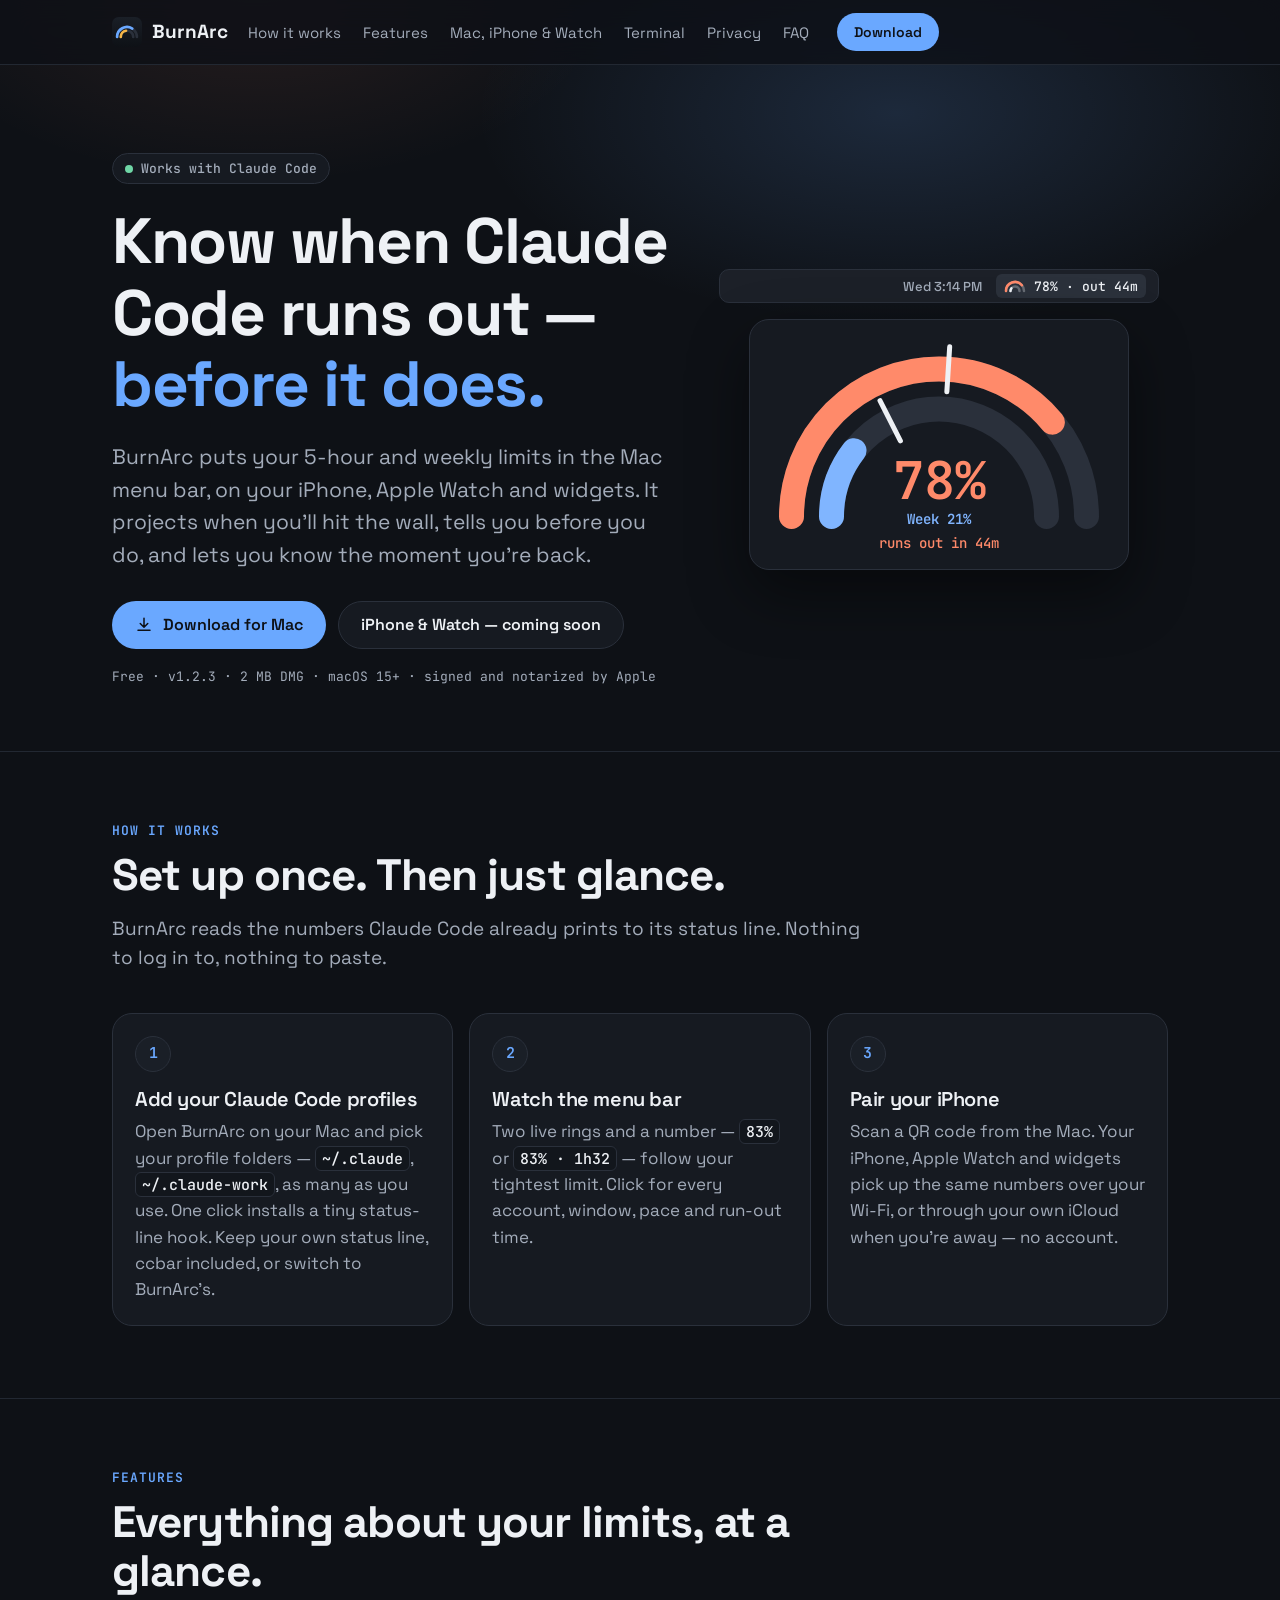
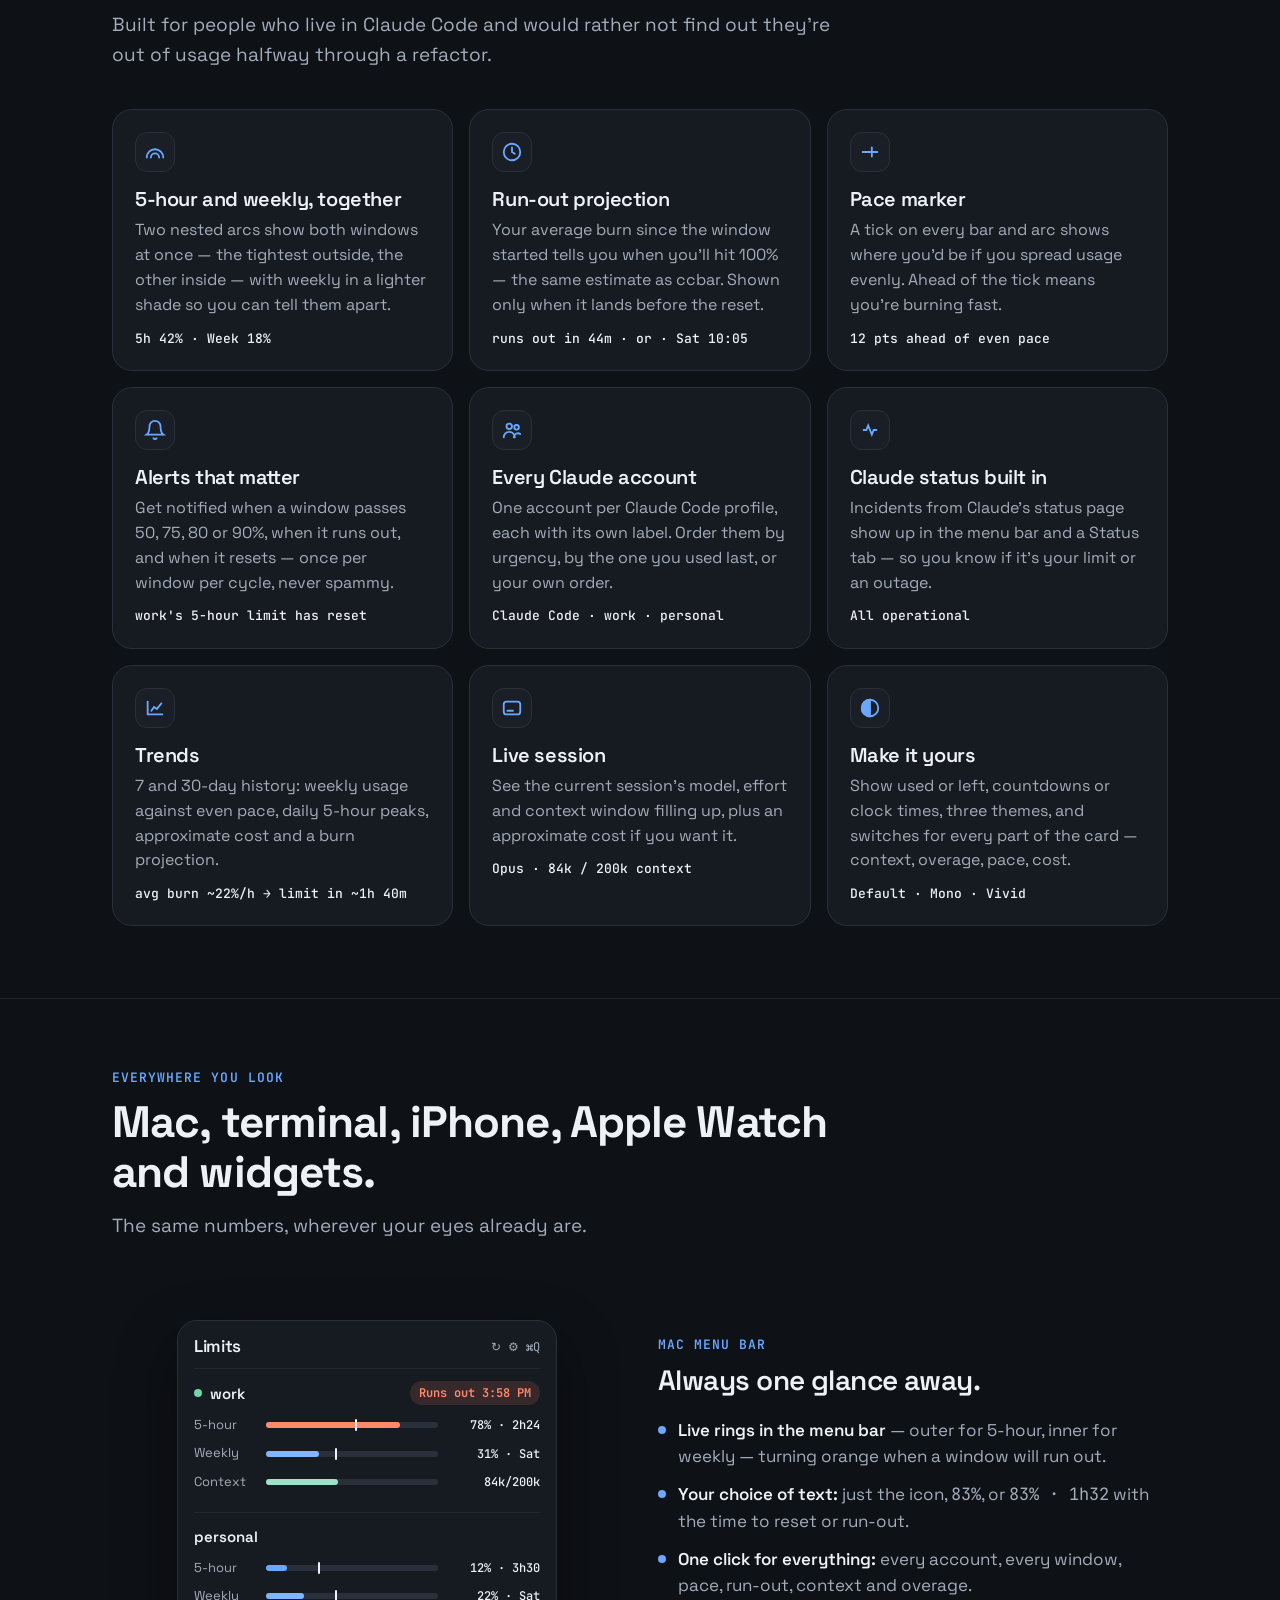
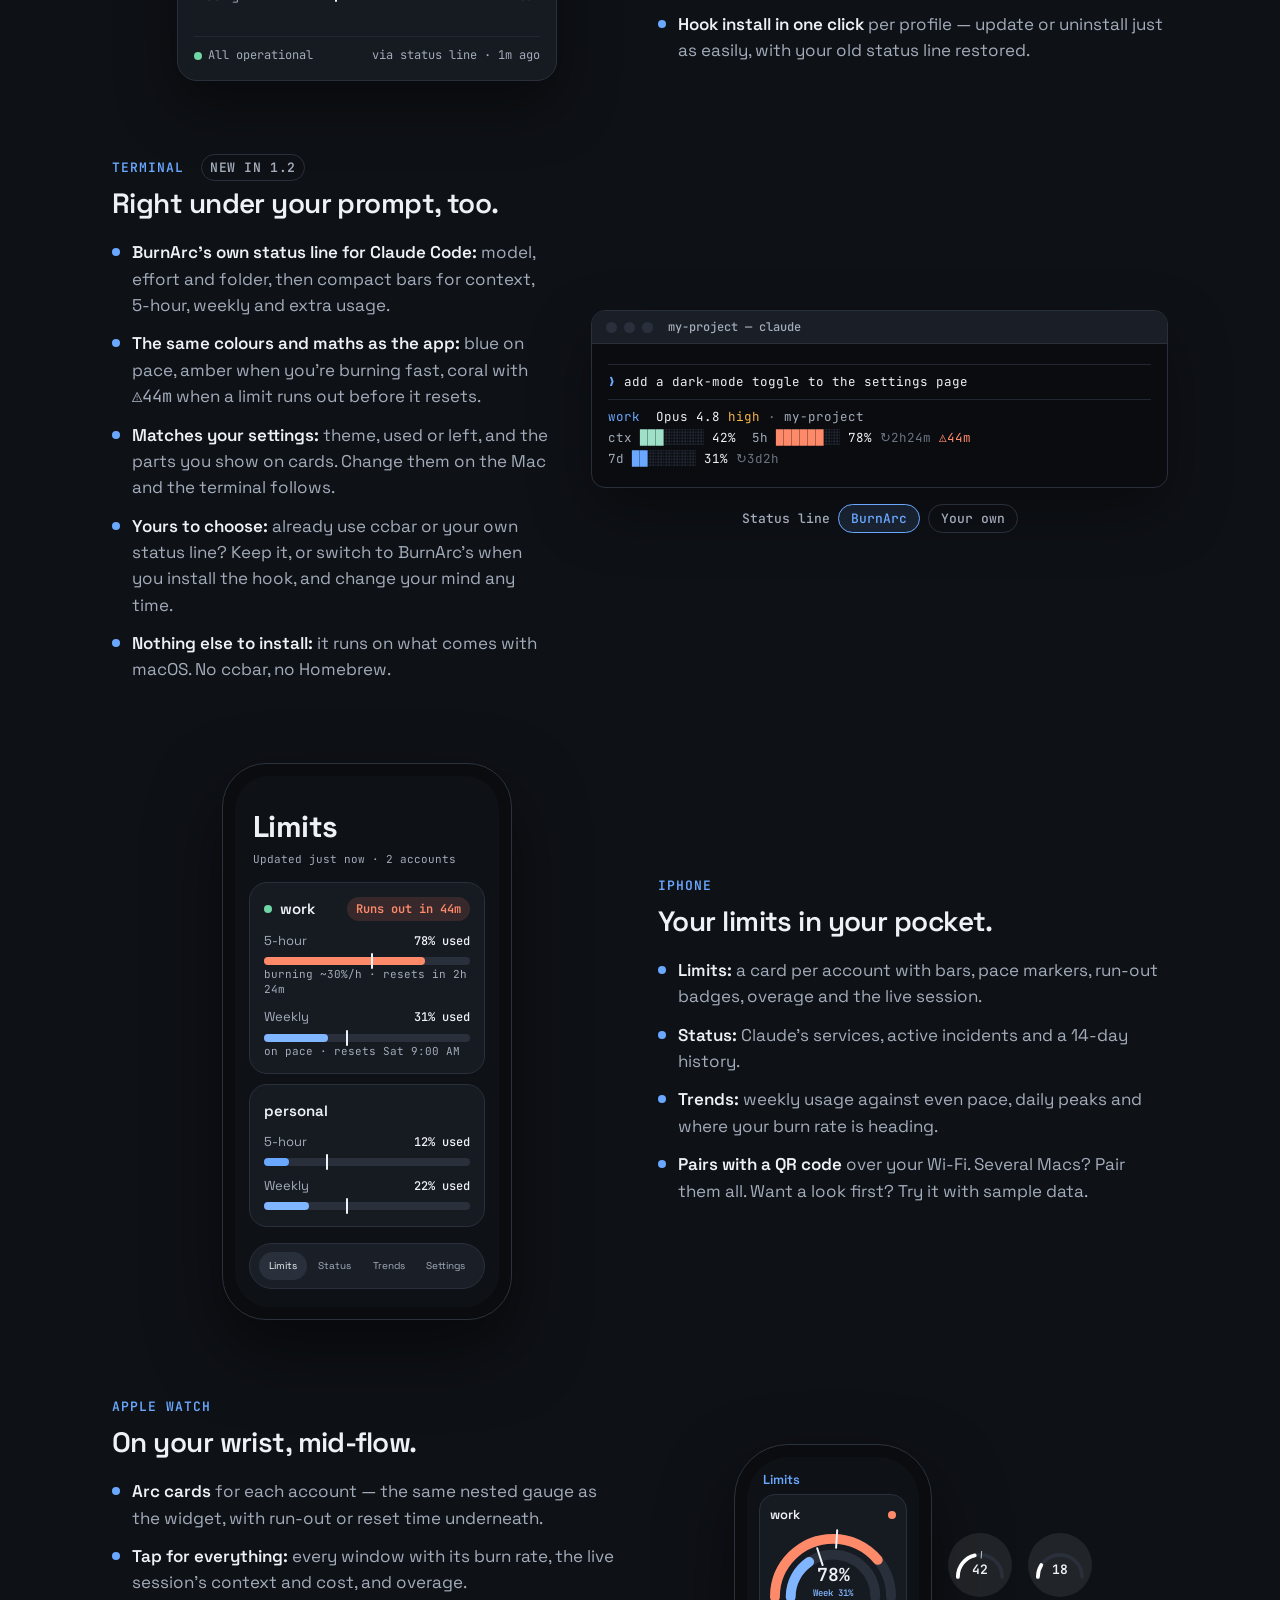
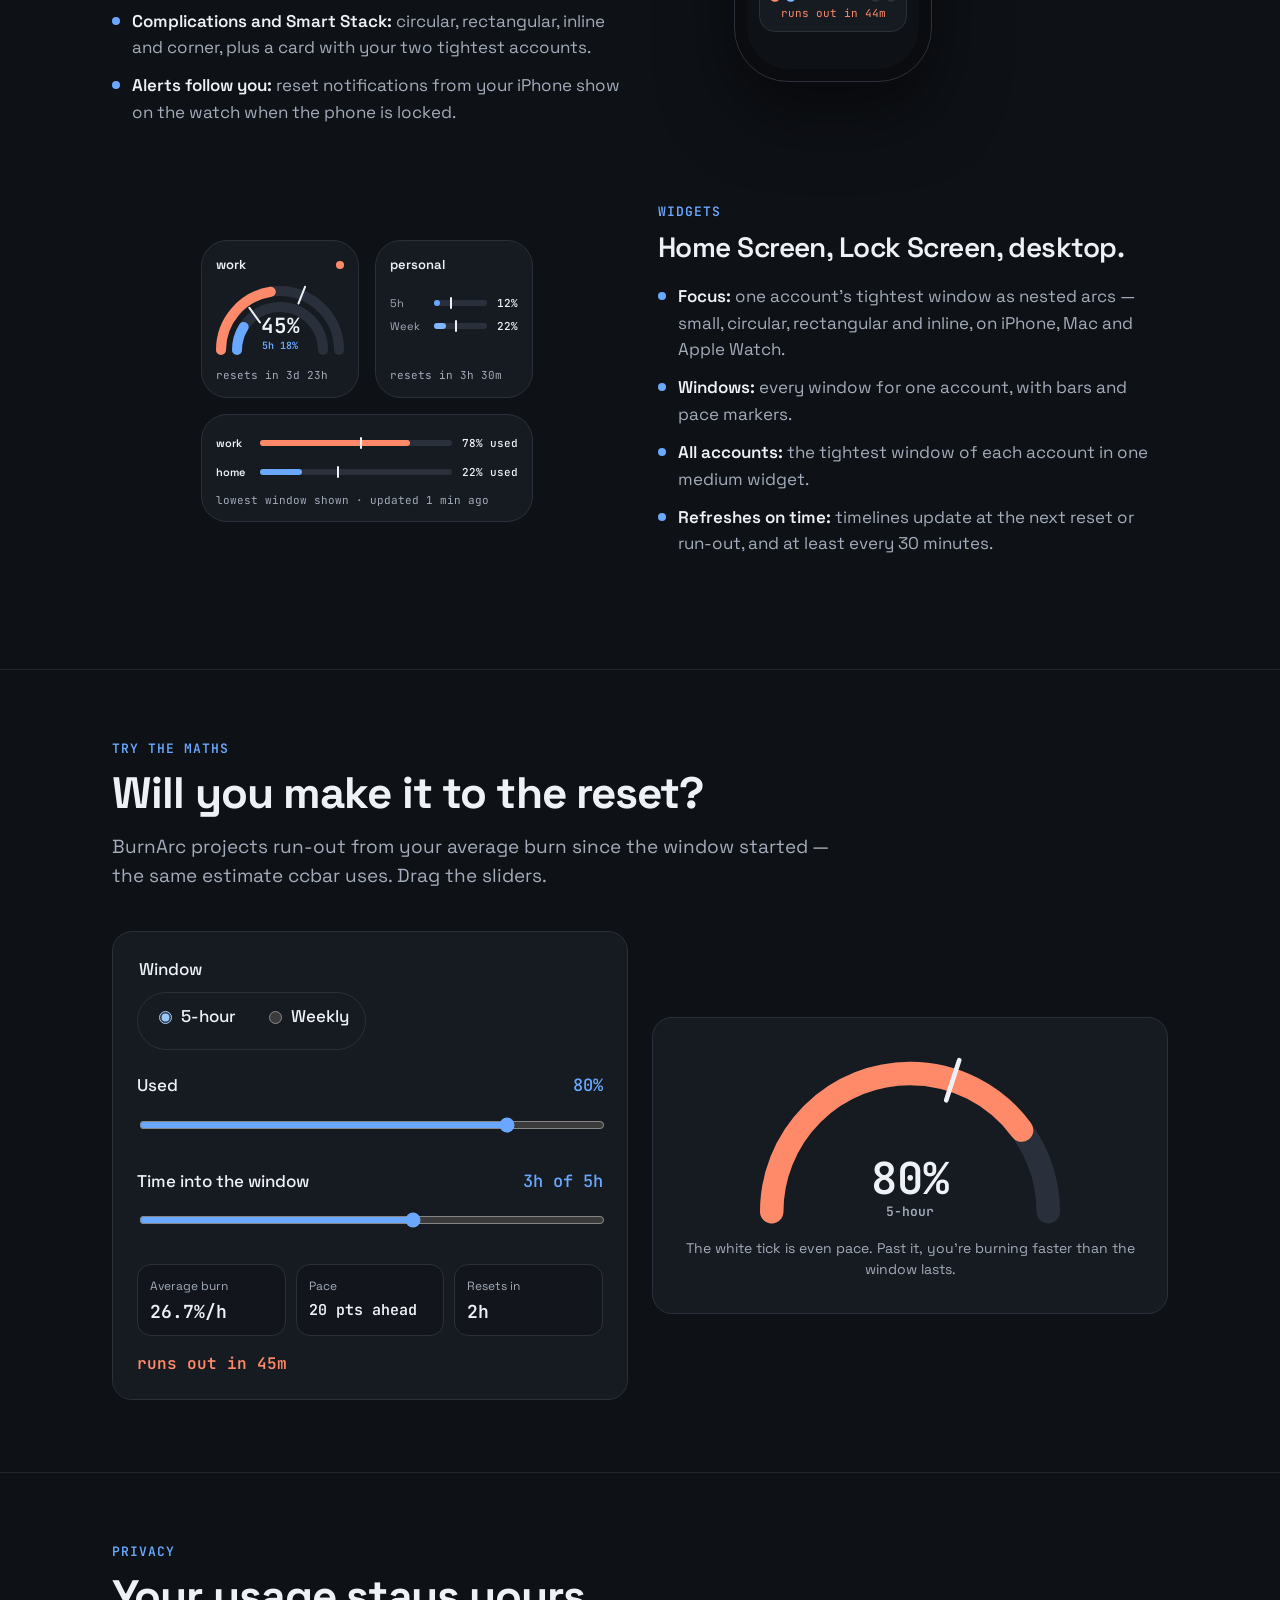
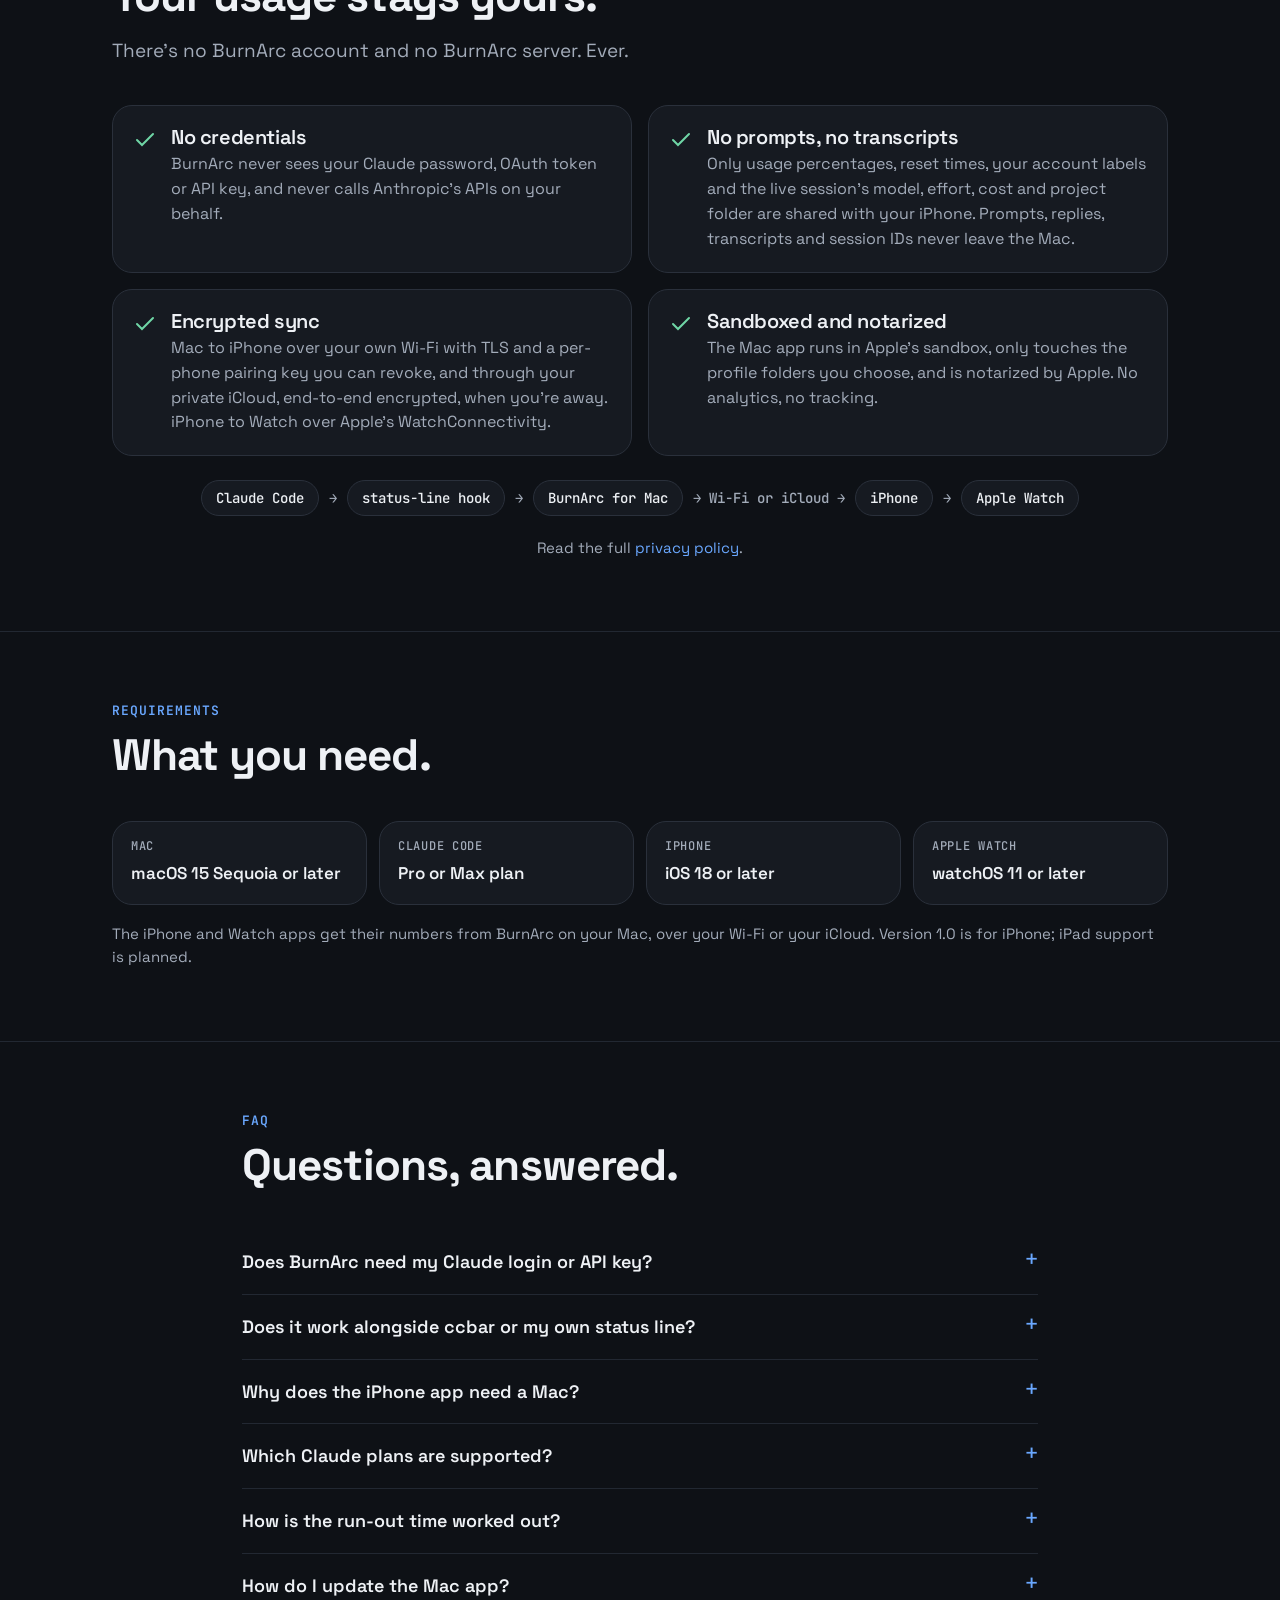
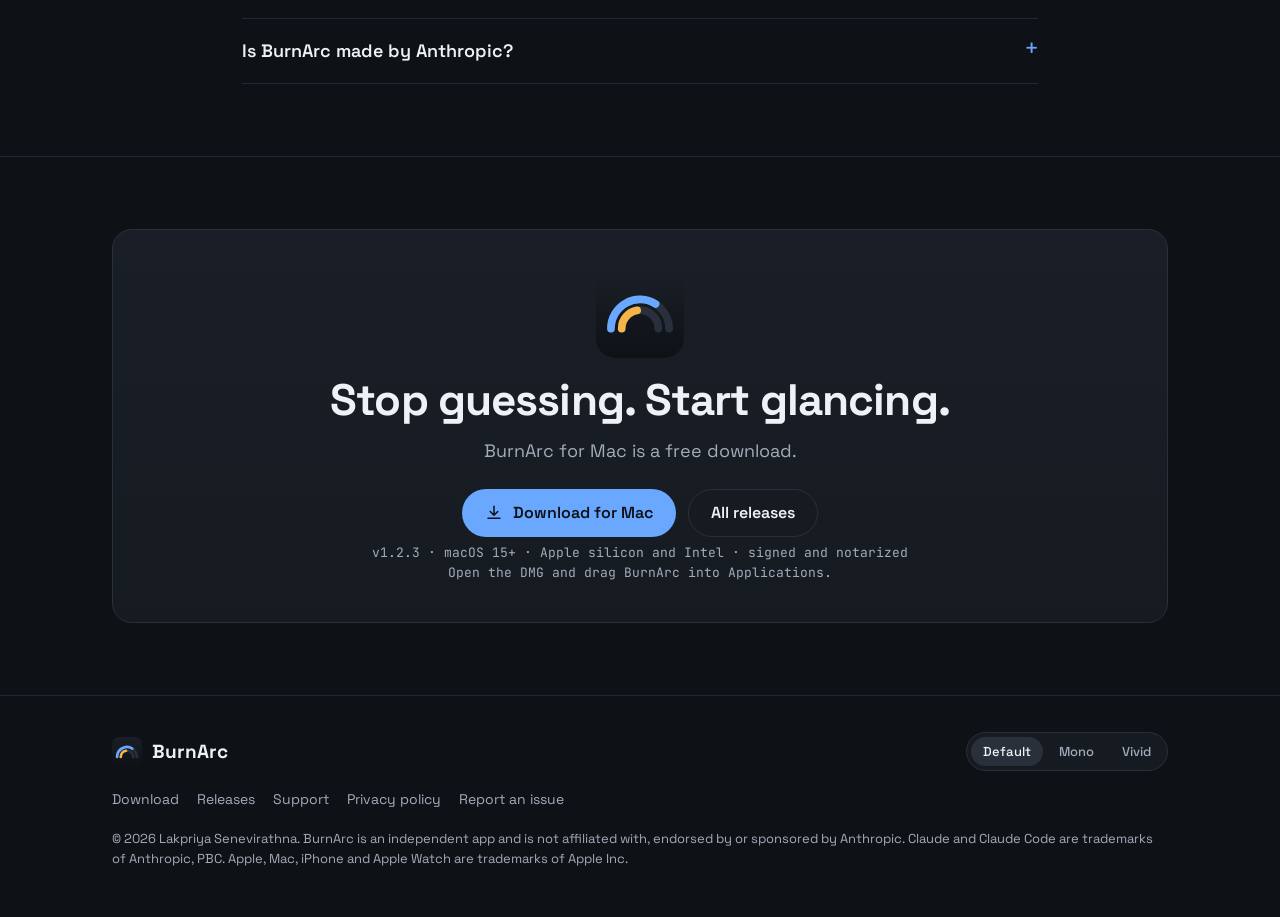
==== commit e8f2fde6: "BurnArc 1.2.3 for Mac Co-Authored-By: Claude Opus 5.5 <noreply@anthropic.com> Claude-Session: https:" ====
--- a/index.html
+++ b/index.html
@@ -41,7 +41,7 @@
   "operatingSystem": "macOS 15 or later, iOS 18 or later, watchOS 11 or later",
   "url": "https://lakpriya1s.github.io/burnarc/",
   "downloadUrl": "https://github.com/lakpriya1s/burnarc/releases/latest/download/BurnArc.dmg",
-  "softwareVersion": "1.2.2",
+  "softwareVersion": "1.2.3",
   "image": "https://lakpriya1s.github.io/burnarc/assets/icon-512.png",
   "screenshot": "https://lakpriya1s.github.io/burnarc/assets/og.png",
   "offers": { "@type": "Offer", "price": "0", "priceCurrency": "USD" },
@@ -104,7 +104,7 @@
             Download for Mac
           </a>
           <a class="btn btn-ghost" href="#everywhere">iPhone &amp; Watch — coming soon</a>
-          <p class="cta-note">Free · v1.2.2 · 2 MB DMG · macOS 15+ · signed and notarized by Apple</p>
+          <p class="cta-note">Free · v1.2.3 · 2 MB DMG · macOS 15+ · signed and notarized by Apple</p>
         </div>
       </div>
       <div class="stage" aria-label="Animated preview of BurnArc">
@@ -491,7 +491,7 @@
           </a>
           <a class="btn btn-ghost" href="https://github.com/lakpriya1s/burnarc/releases">All releases</a>
         </div>
-        <p class="cta-note">v1.2.2 · macOS 15+ · Apple silicon and Intel · signed and notarized<br>Open the DMG and drag BurnArc into Applications.</p>
+        <p class="cta-note">v1.2.3 · macOS 15+ · Apple silicon and Intel · signed and notarized<br>Open the DMG and drag BurnArc into Applications.</p>
       </div>
     </div>
   </section>
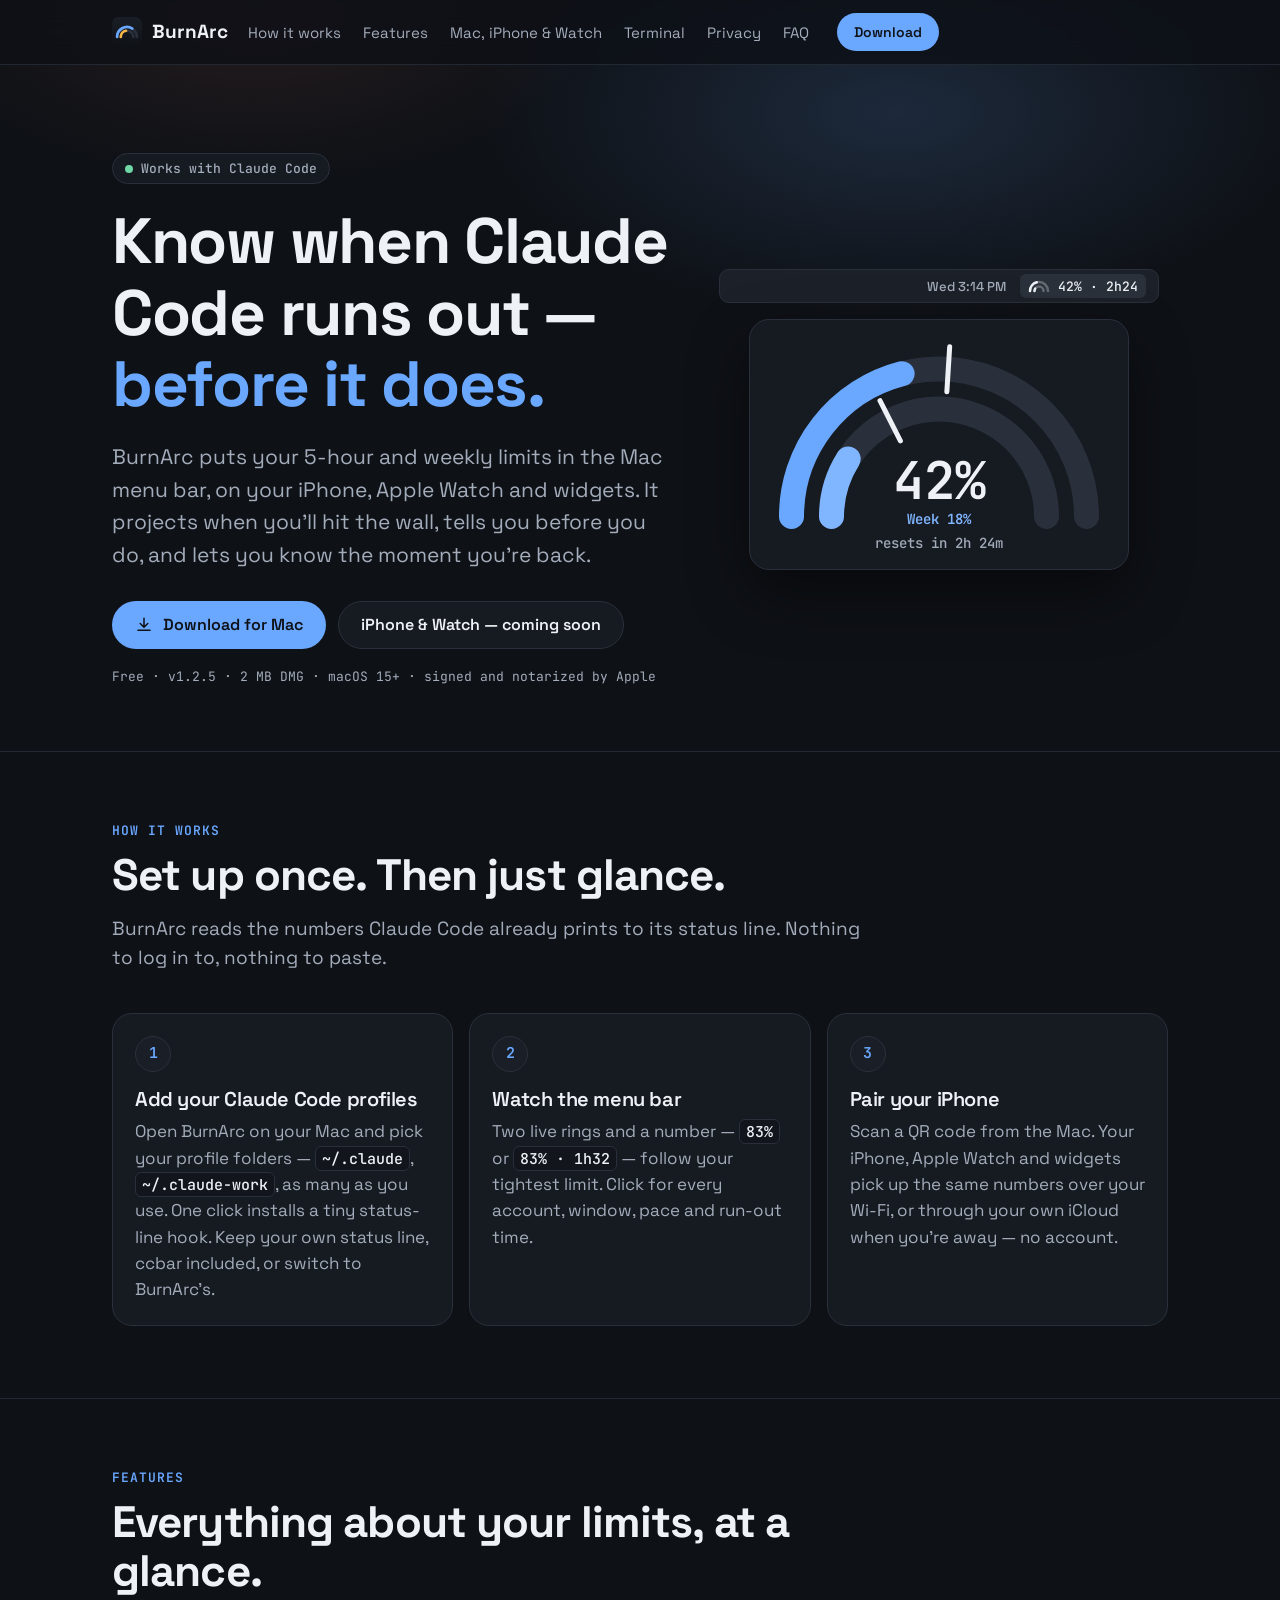
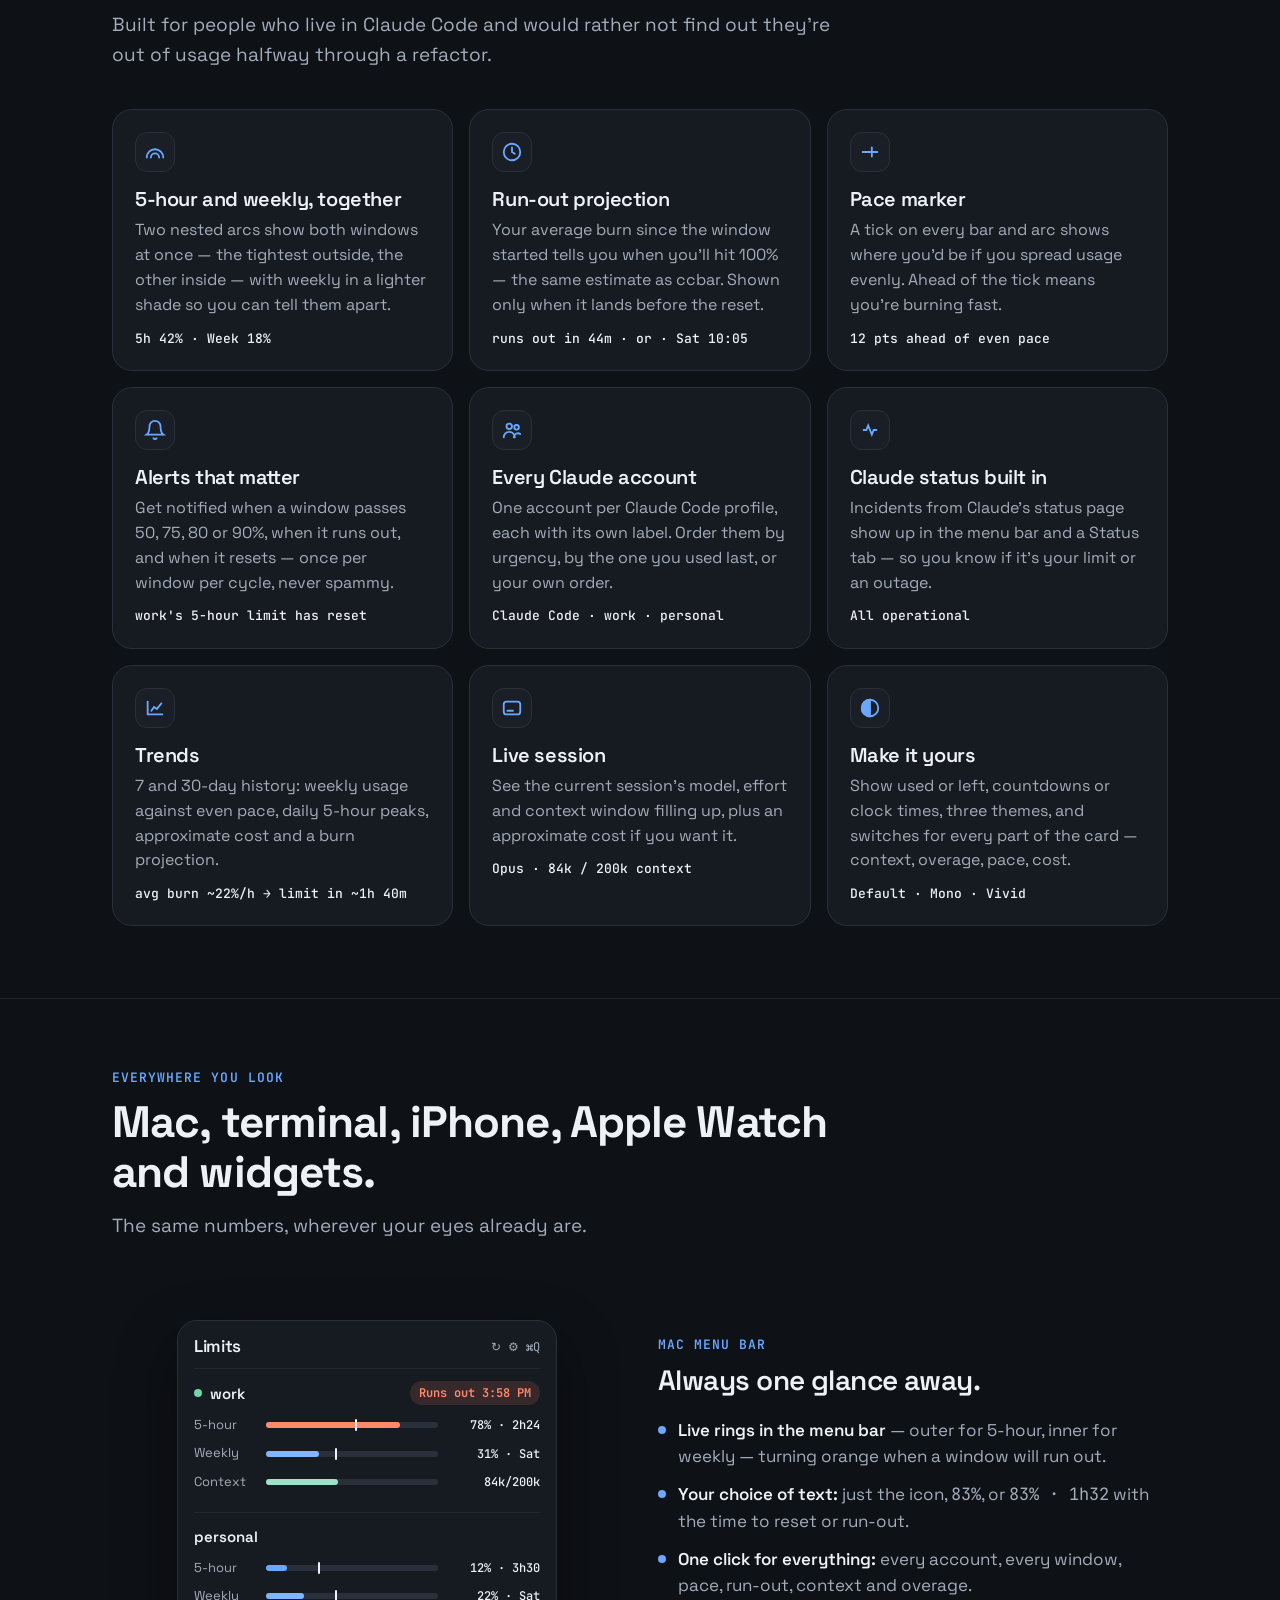
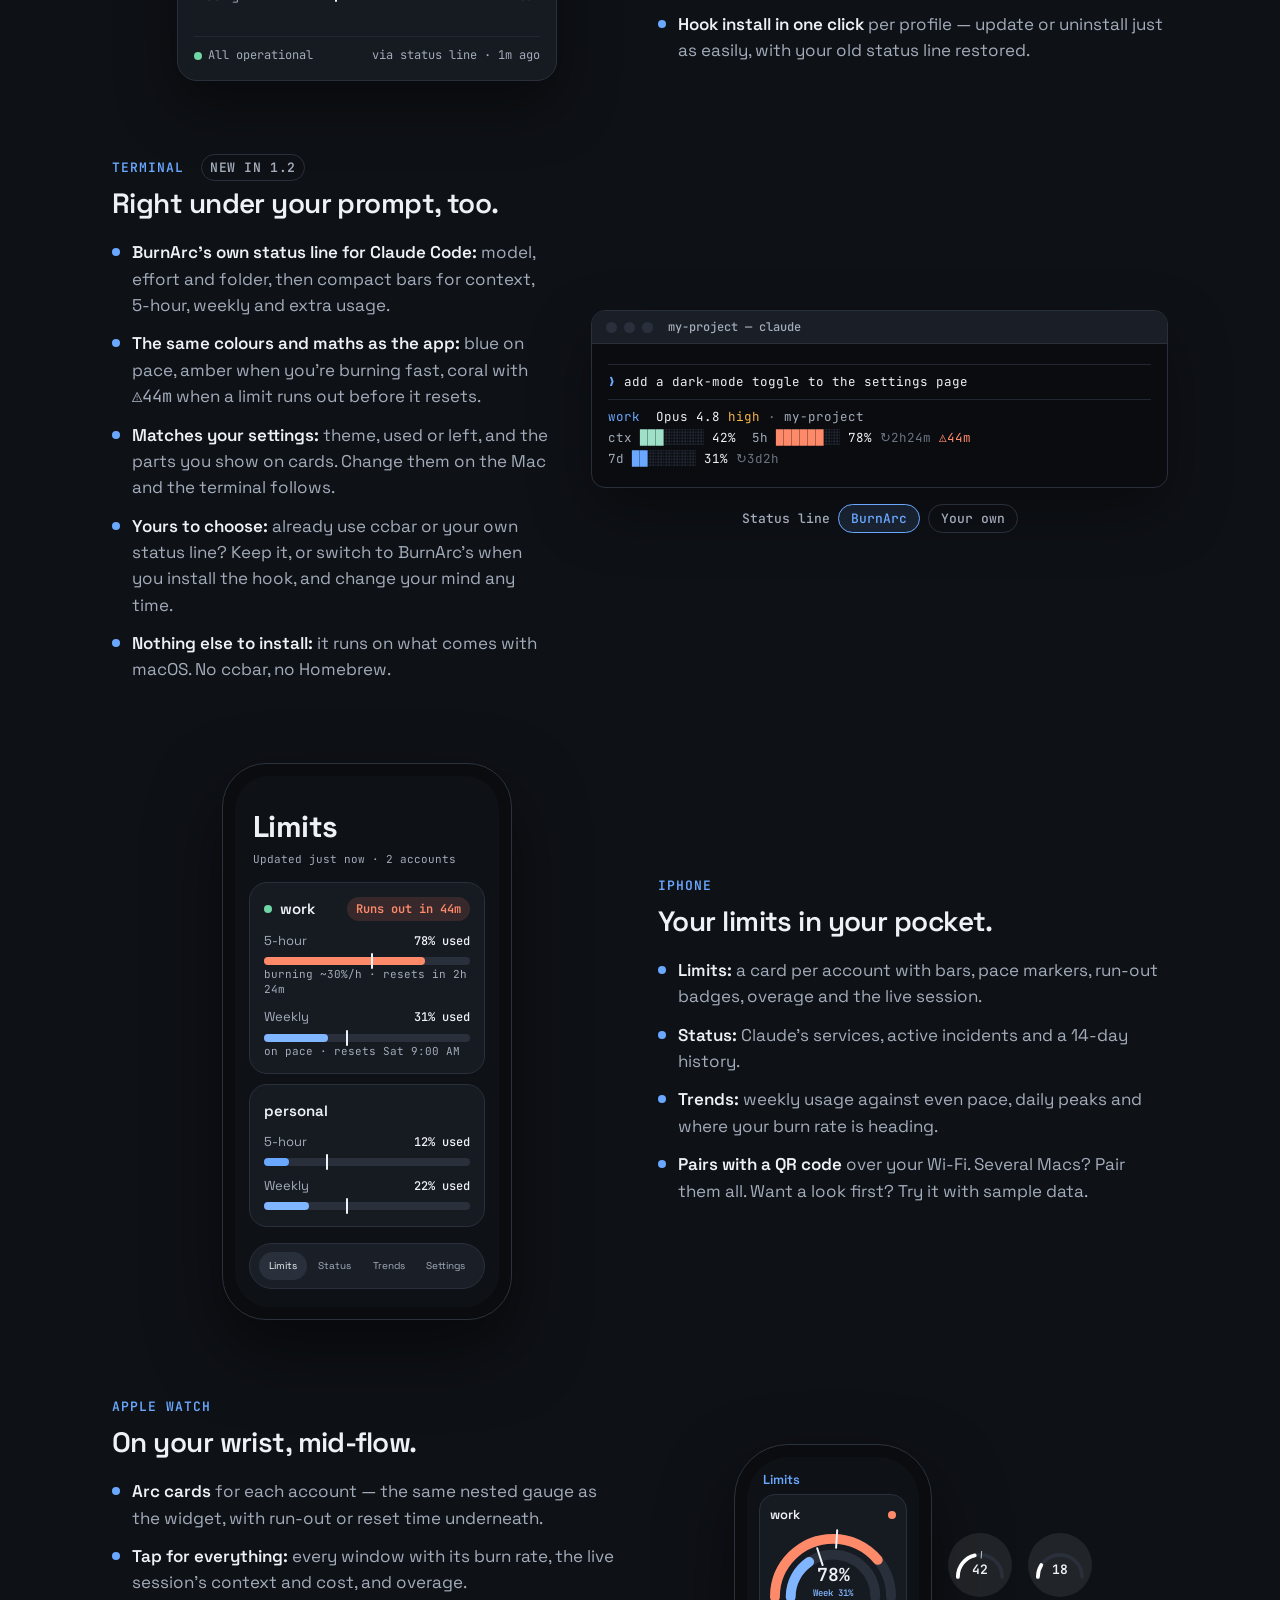
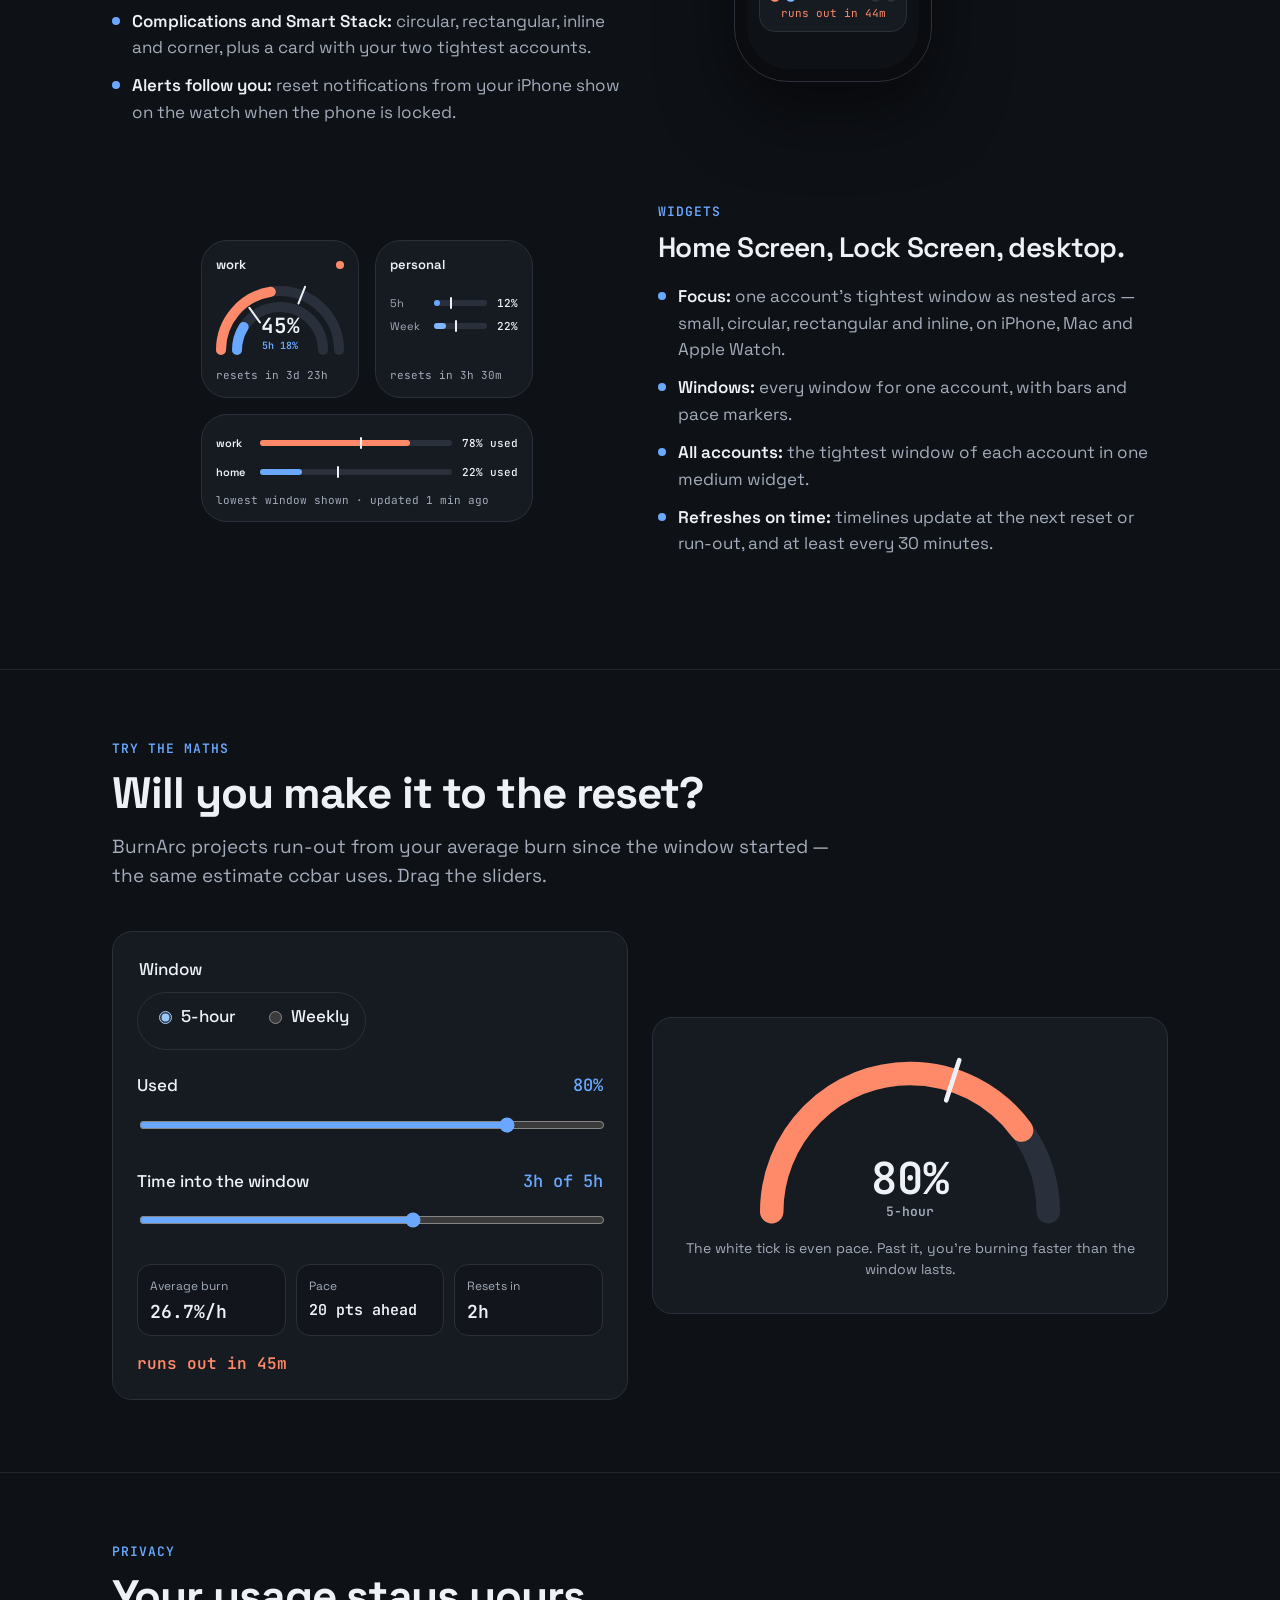
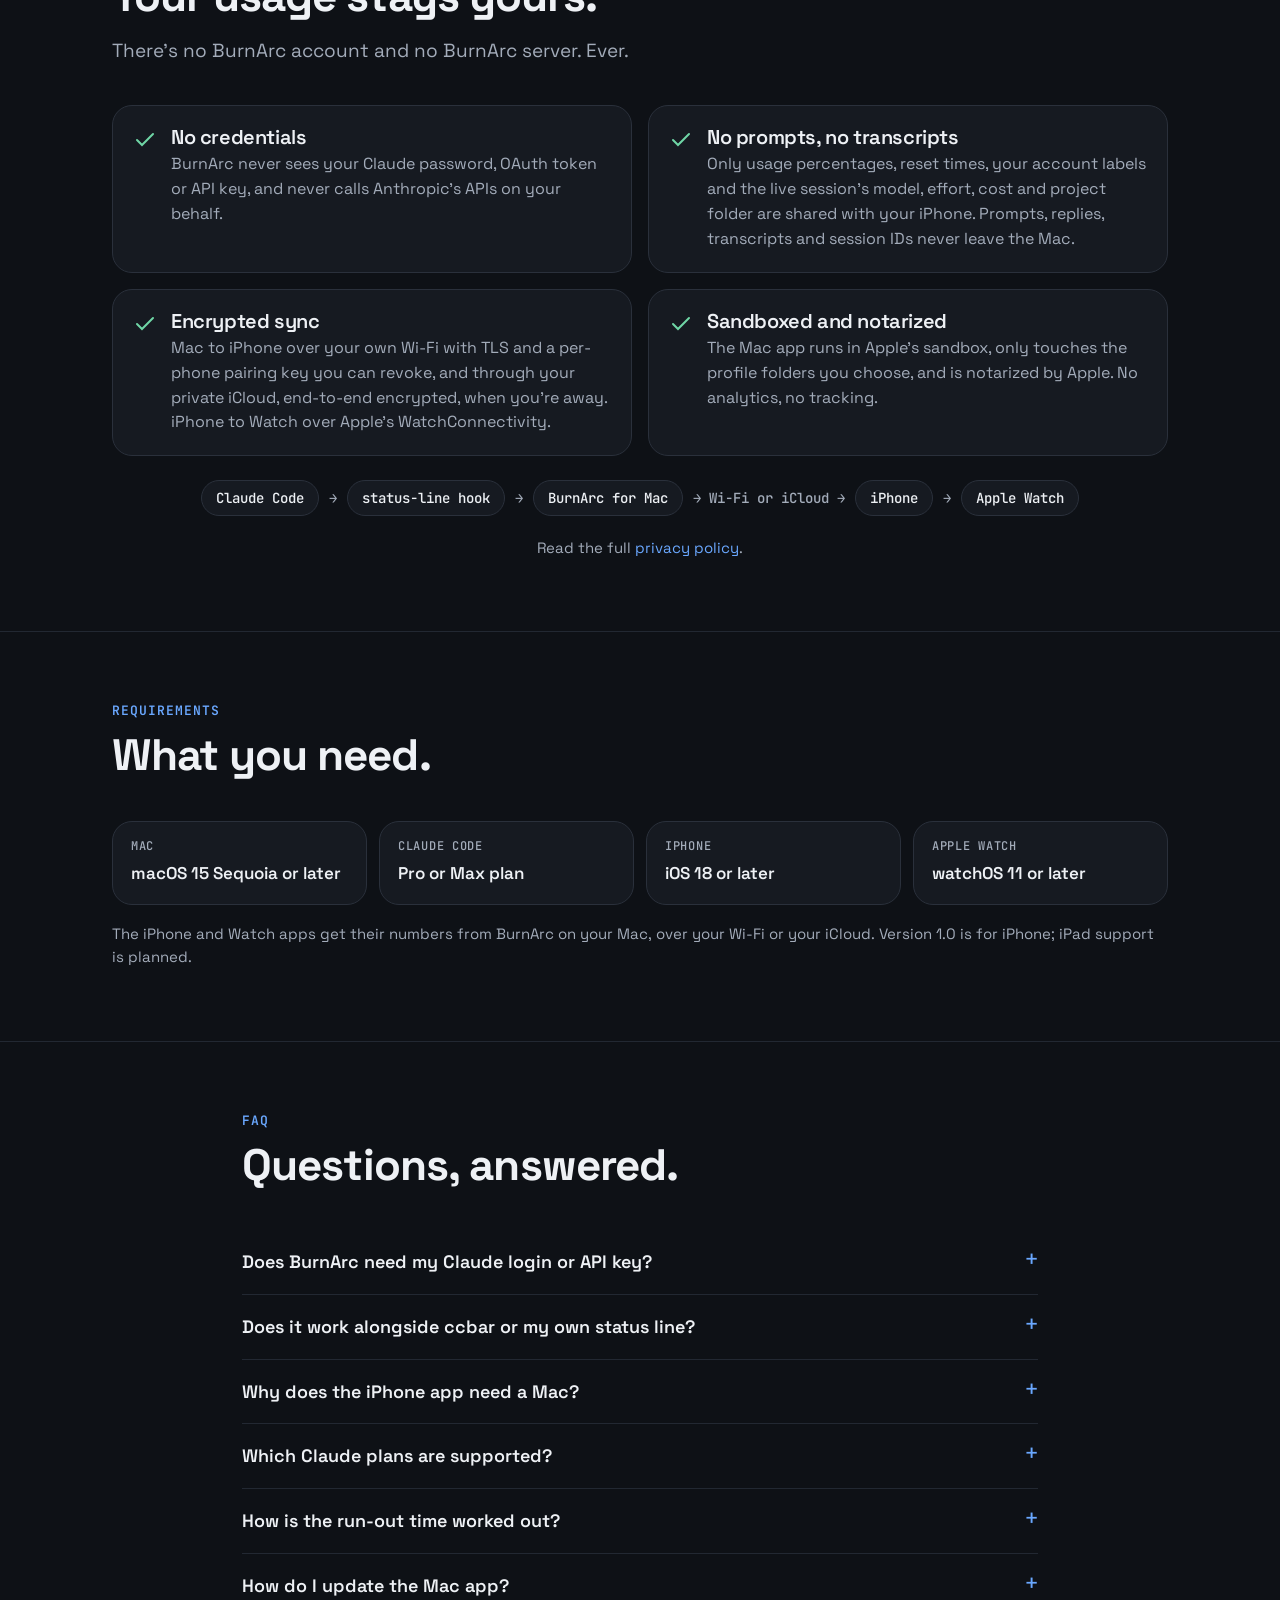
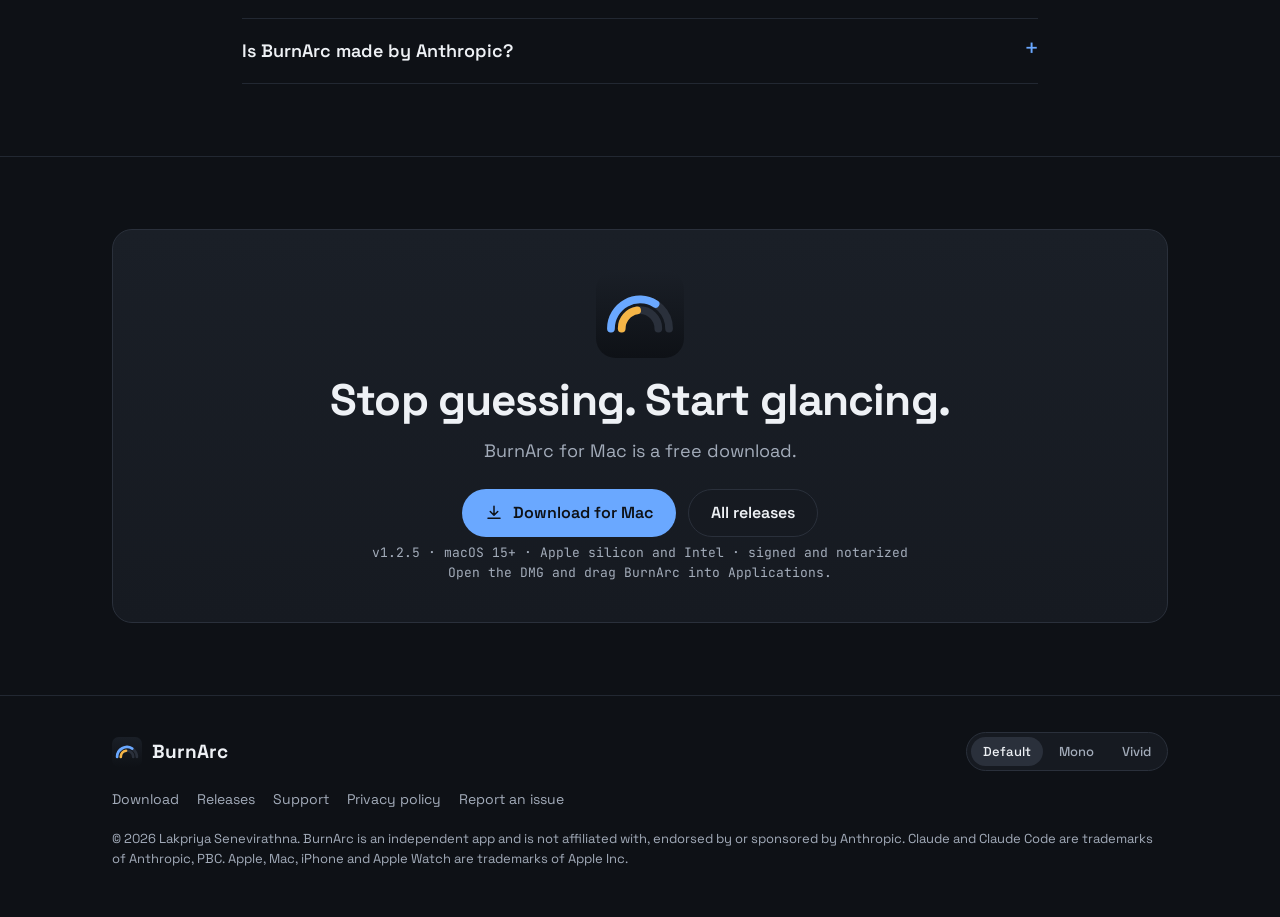
==== commit d6c1e771: "Site: BurnArc 1.2.5 for Mac" ====
--- a/index.html
+++ b/index.html
@@ -41,7 +41,7 @@
   "operatingSystem": "macOS 15 or later, iOS 18 or later, watchOS 11 or later",
   "url": "https://lakpriya1s.github.io/burnarc/",
   "downloadUrl": "https://github.com/lakpriya1s/burnarc/releases/latest/download/BurnArc.dmg",
-  "softwareVersion": "1.2.3",
+  "softwareVersion": "1.2.5",
   "image": "https://lakpriya1s.github.io/burnarc/assets/icon-512.png",
   "screenshot": "https://lakpriya1s.github.io/burnarc/assets/og.png",
   "offers": { "@type": "Offer", "price": "0", "priceCurrency": "USD" },
@@ -104,7 +104,7 @@
             Download for Mac
           </a>
           <a class="btn btn-ghost" href="#everywhere">iPhone &amp; Watch — coming soon</a>
-          <p class="cta-note">Free · v1.2.3 · 2 MB DMG · macOS 15+ · signed and notarized by Apple</p>
+          <p class="cta-note">Free · v1.2.5 · 2 MB DMG · macOS 15+ · signed and notarized by Apple</p>
         </div>
       </div>
       <div class="stage" aria-label="Animated preview of BurnArc">
@@ -491,7 +491,7 @@
           </a>
           <a class="btn btn-ghost" href="https://github.com/lakpriya1s/burnarc/releases">All releases</a>
         </div>
-        <p class="cta-note">v1.2.3 · macOS 15+ · Apple silicon and Intel · signed and notarized<br>Open the DMG and drag BurnArc into Applications.</p>
+        <p class="cta-note">v1.2.5 · macOS 15+ · Apple silicon and Intel · signed and notarized<br>Open the DMG and drag BurnArc into Applications.</p>
       </div>
     </div>
   </section>
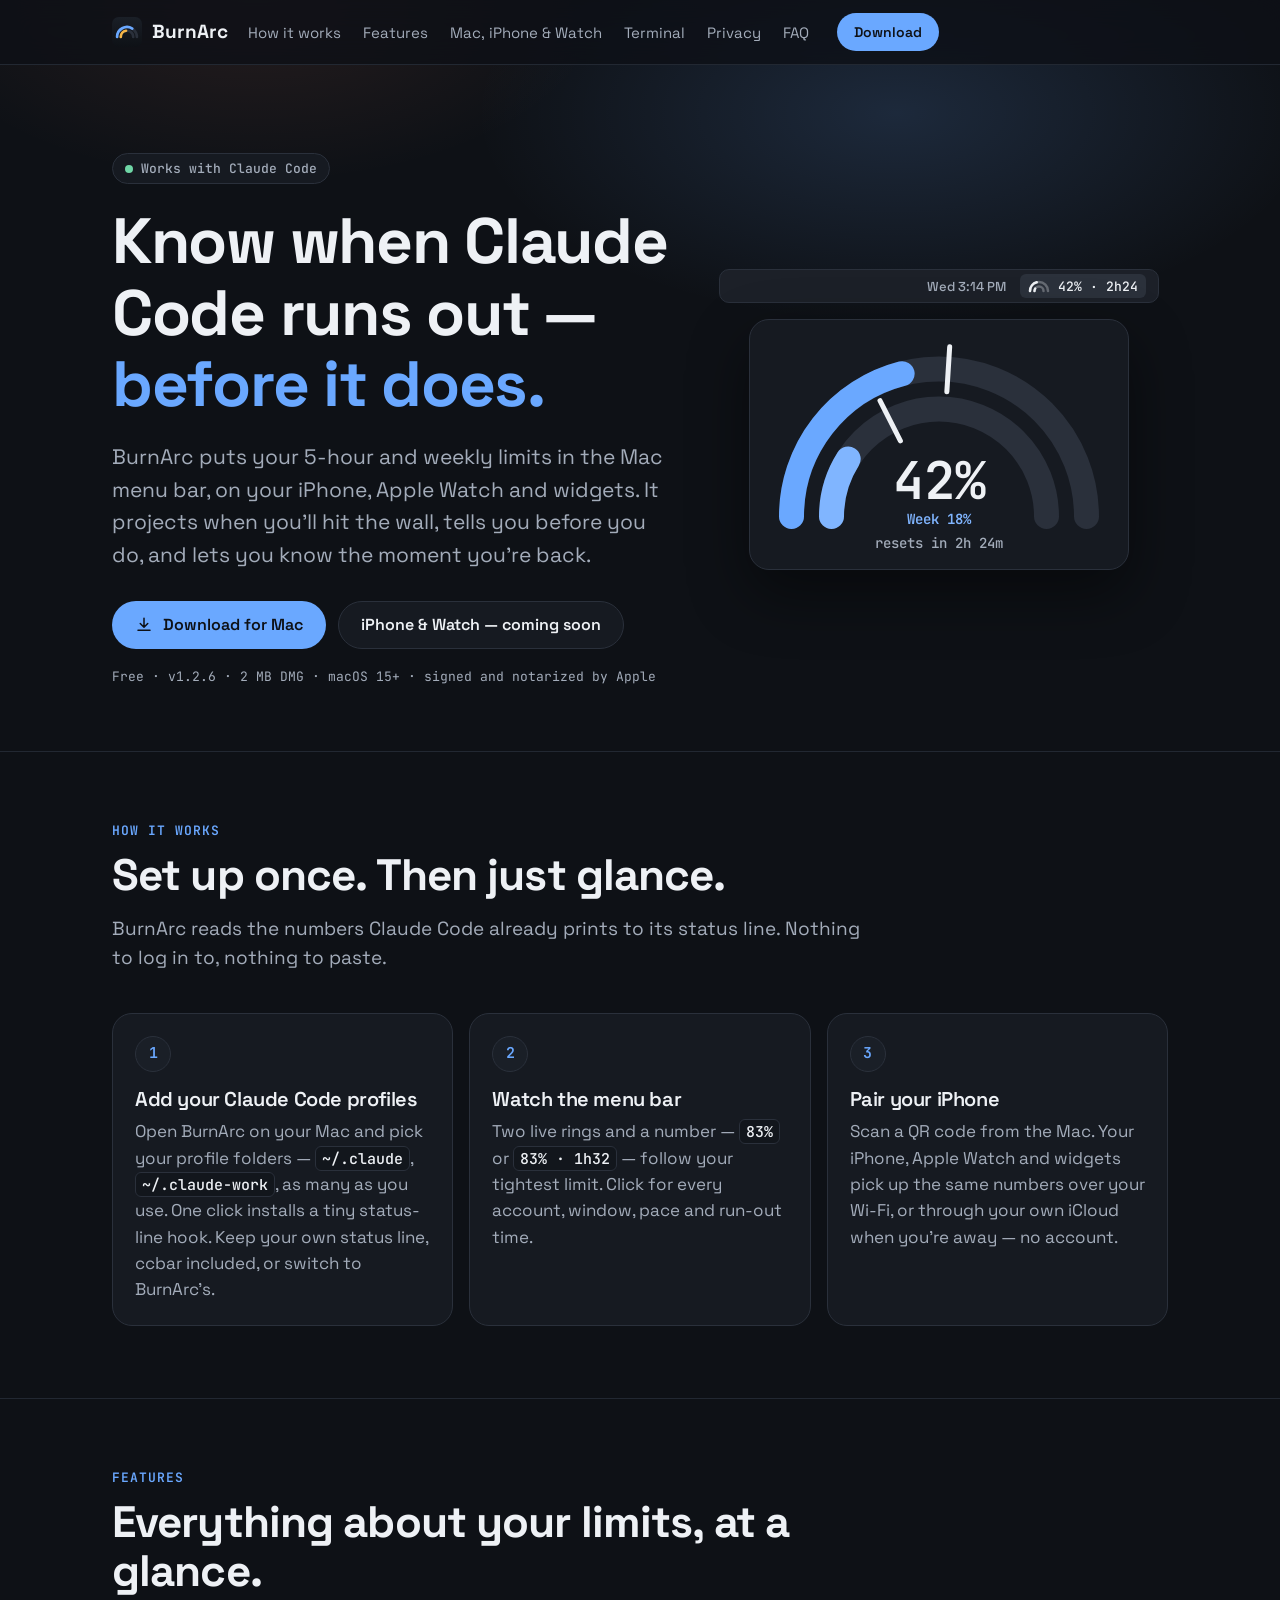
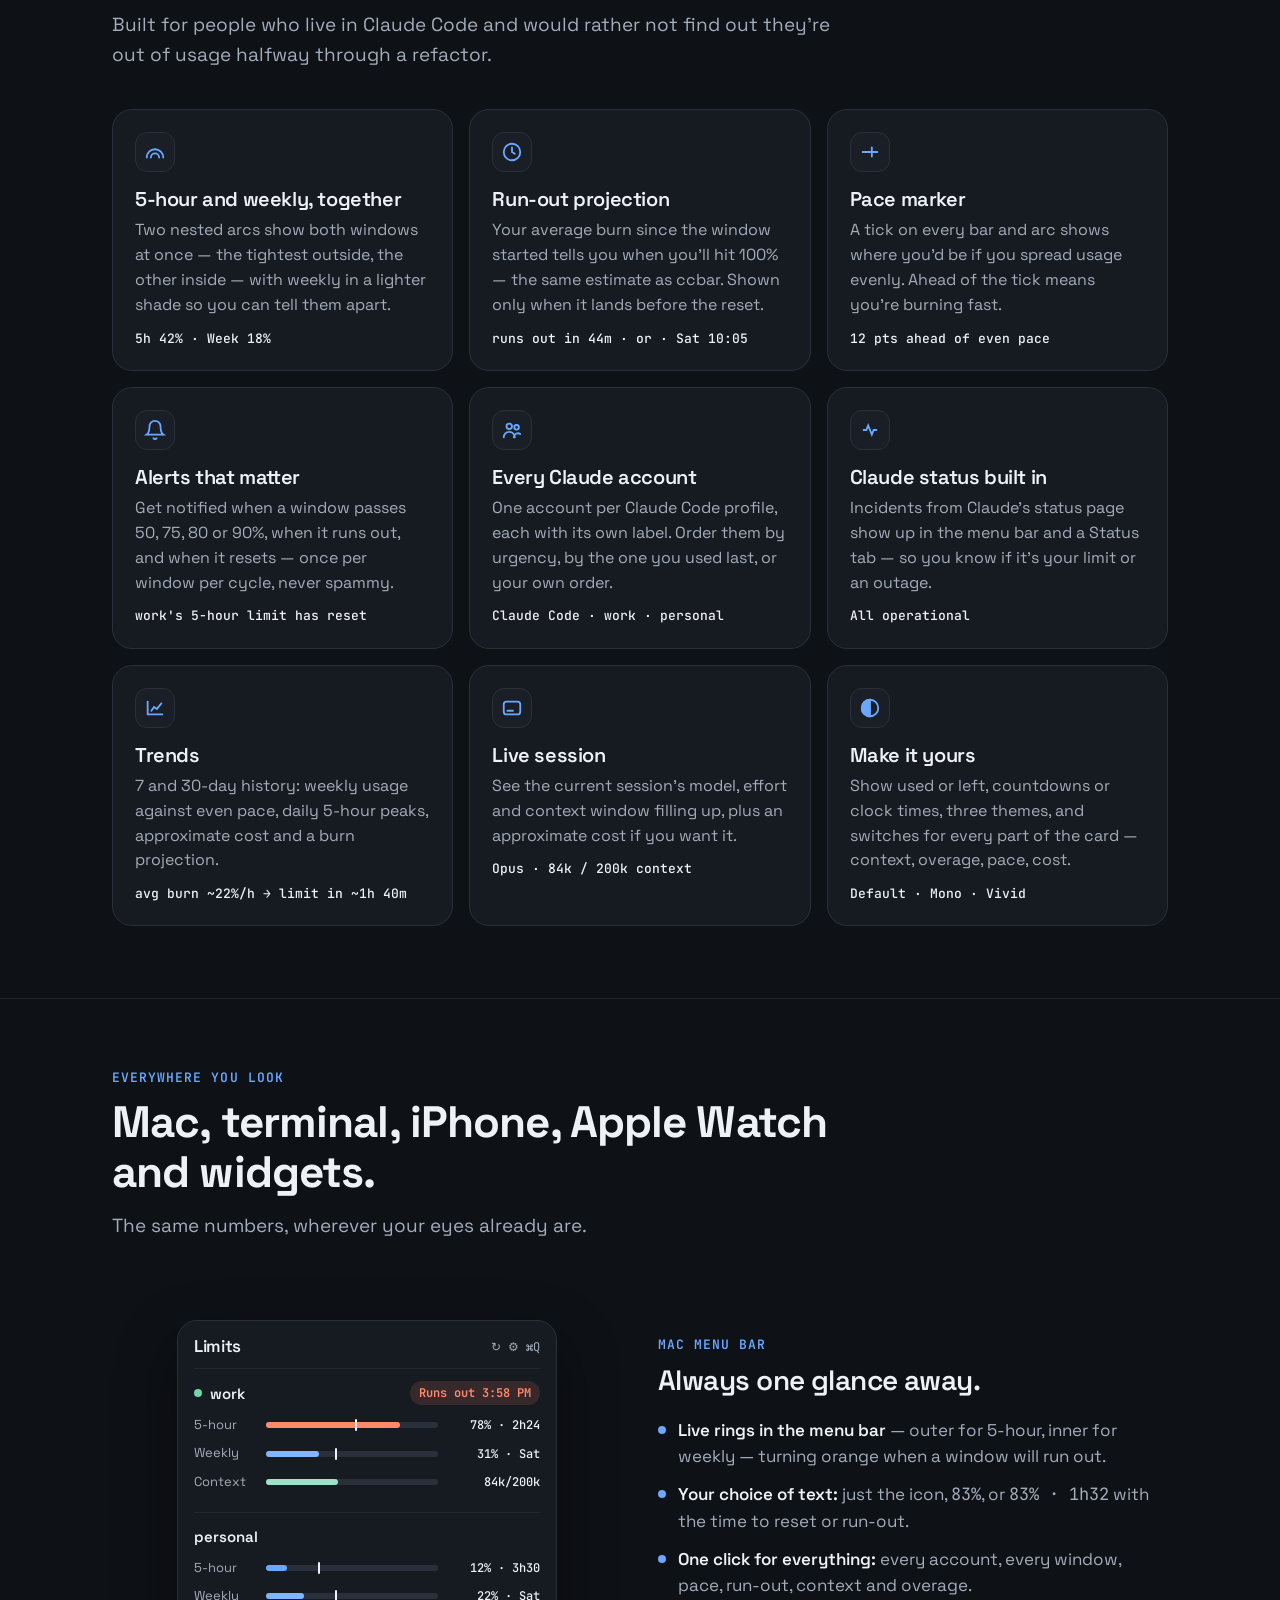
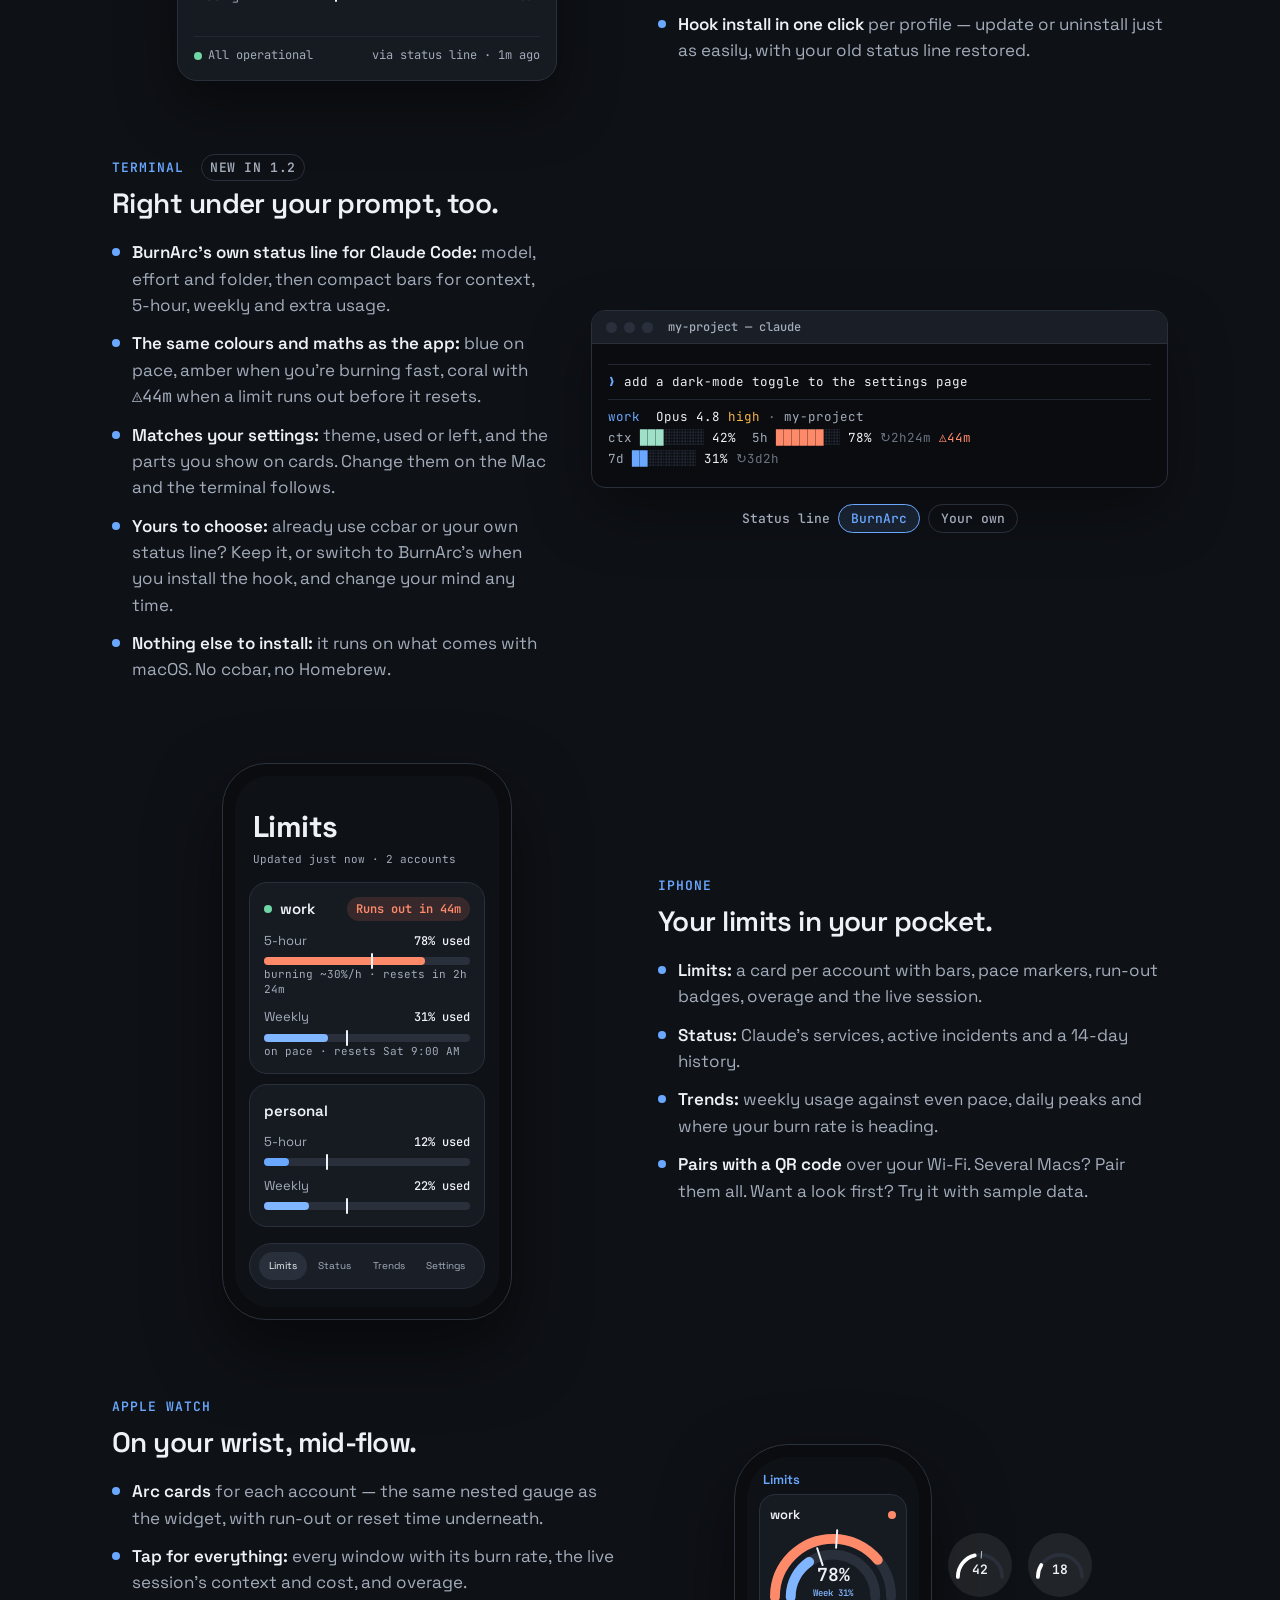
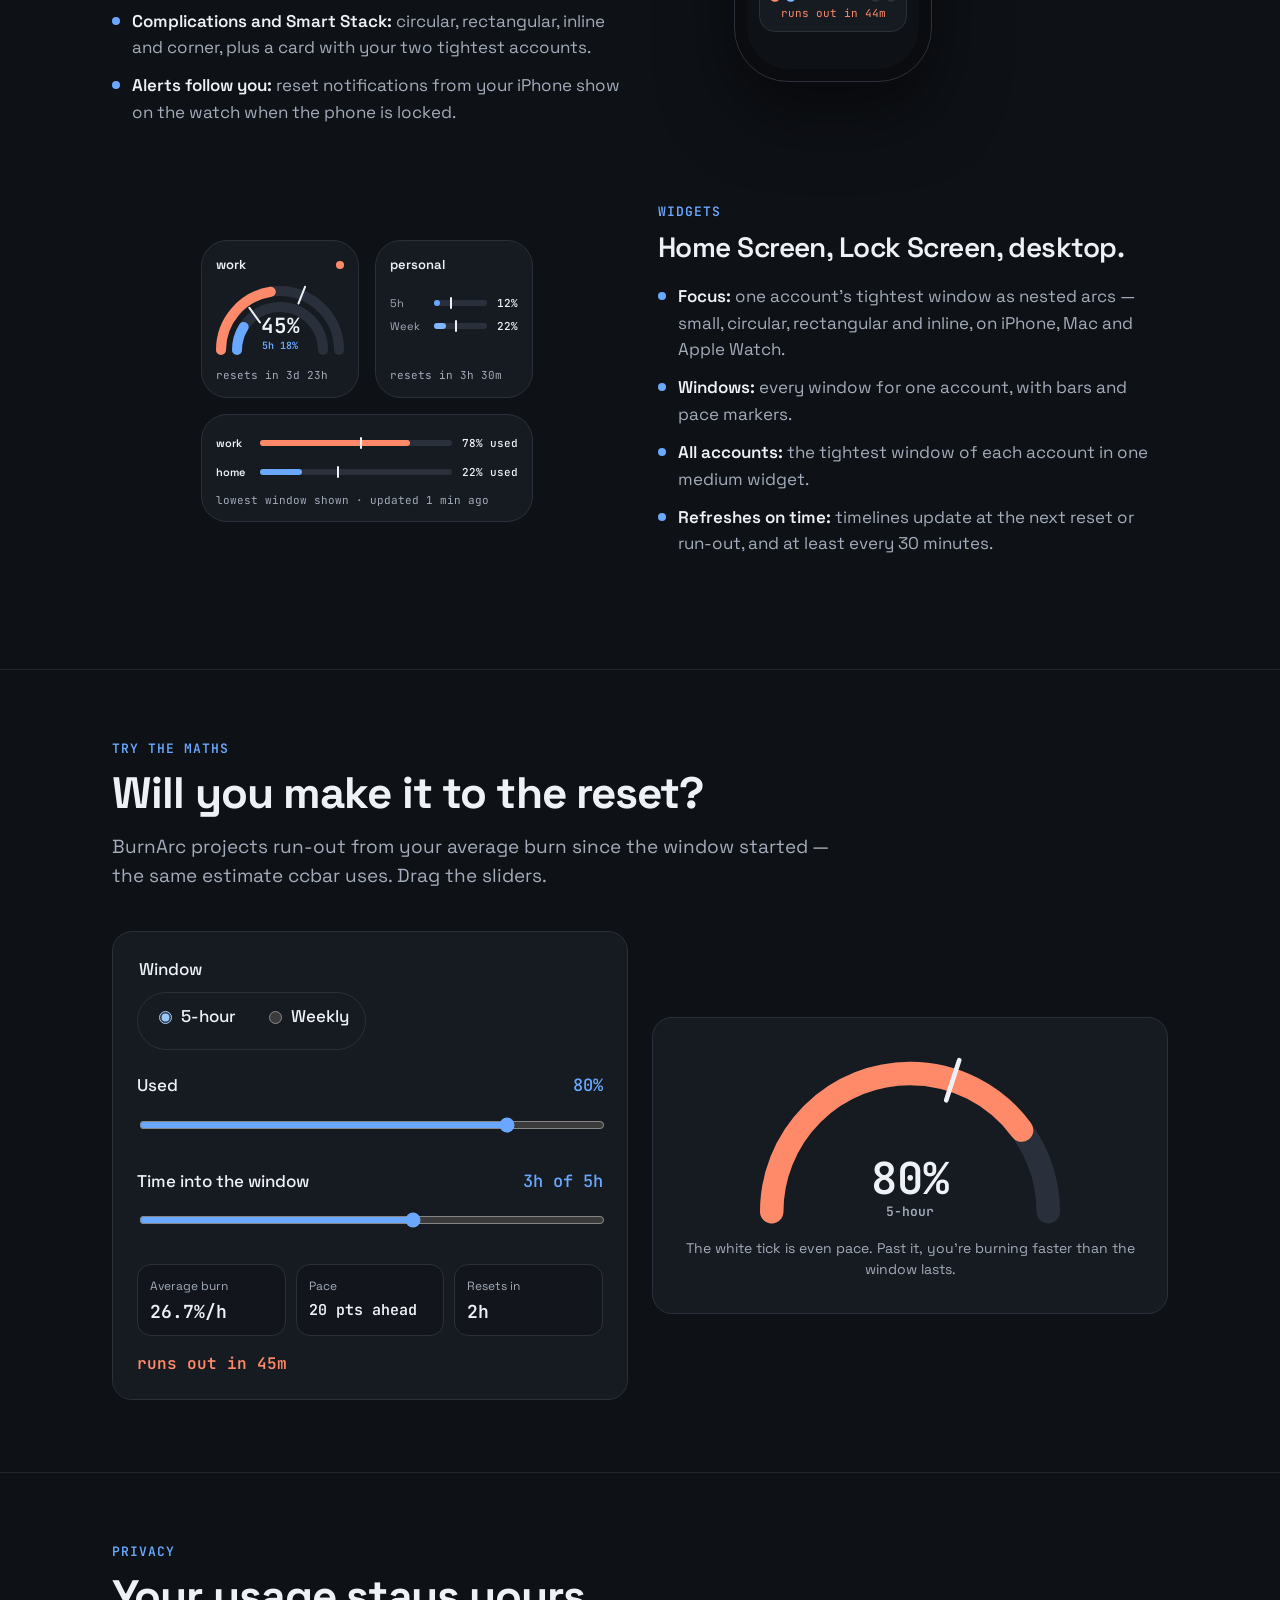
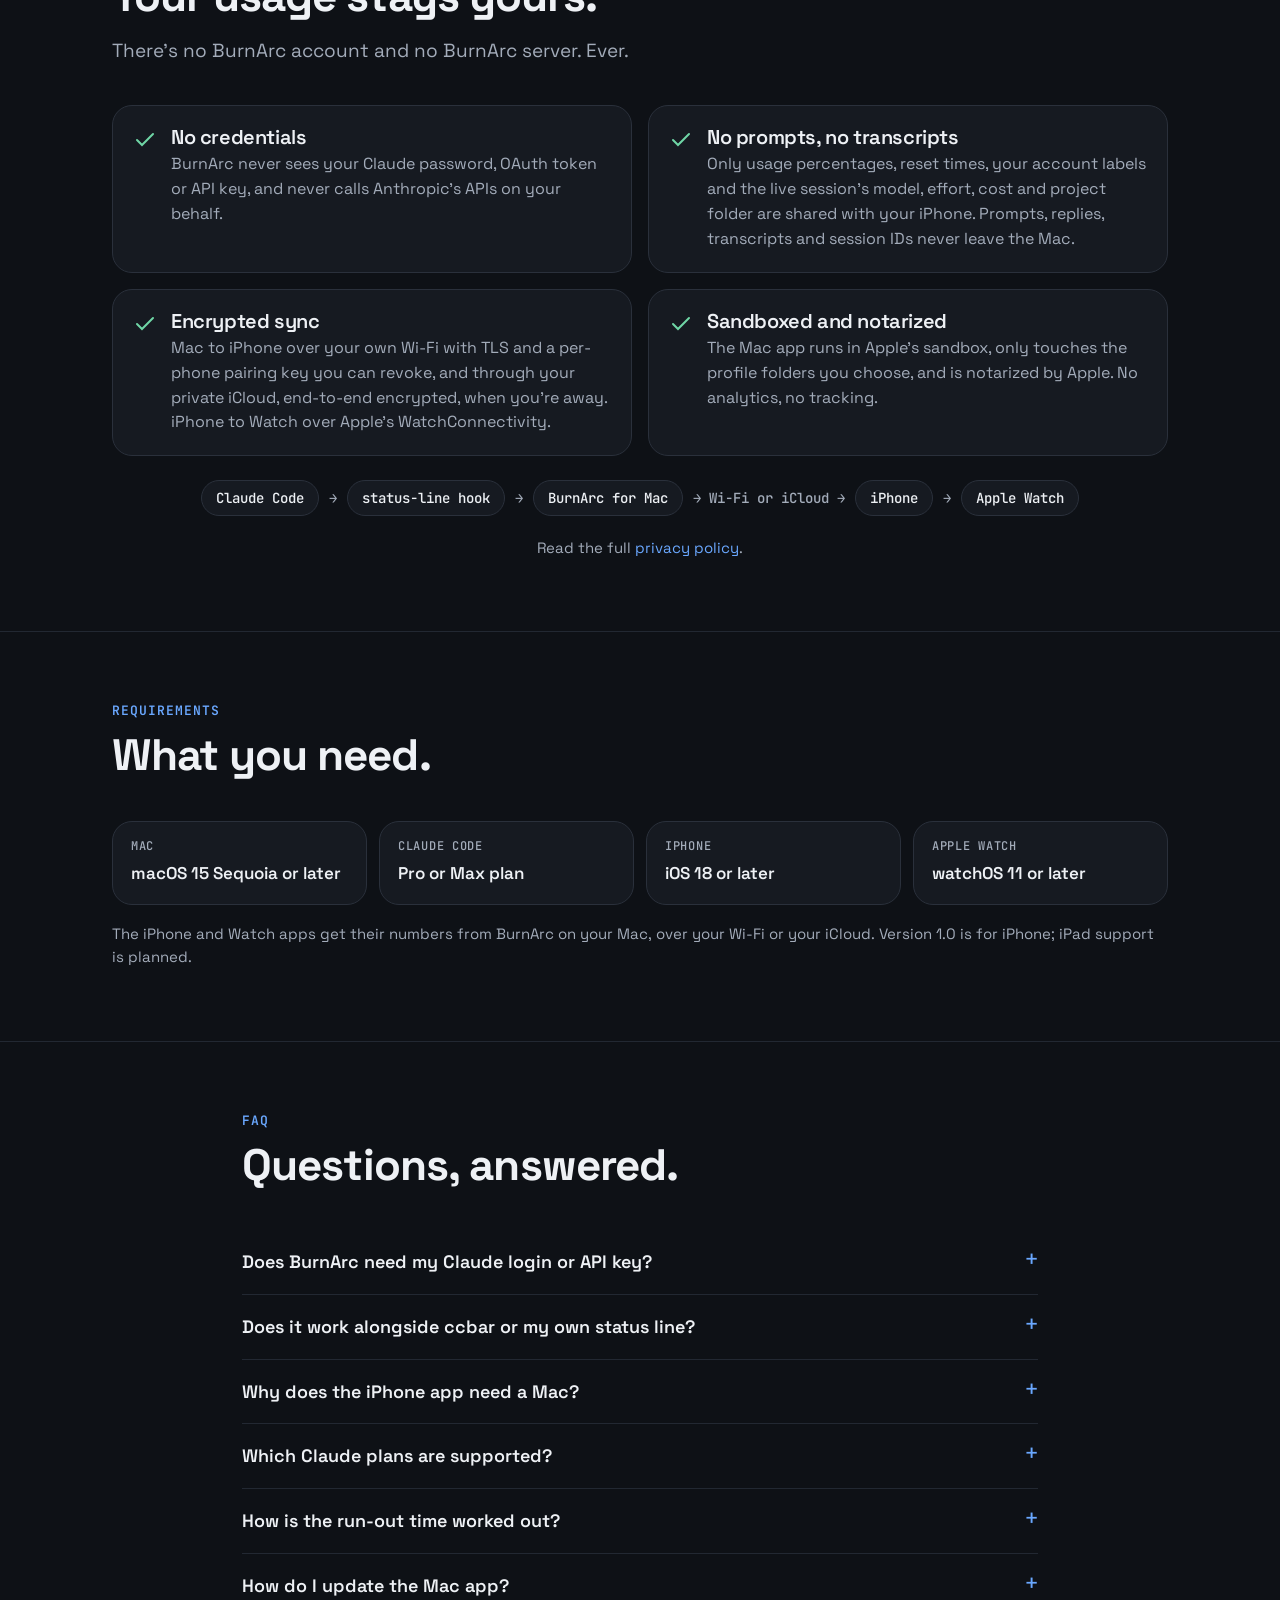
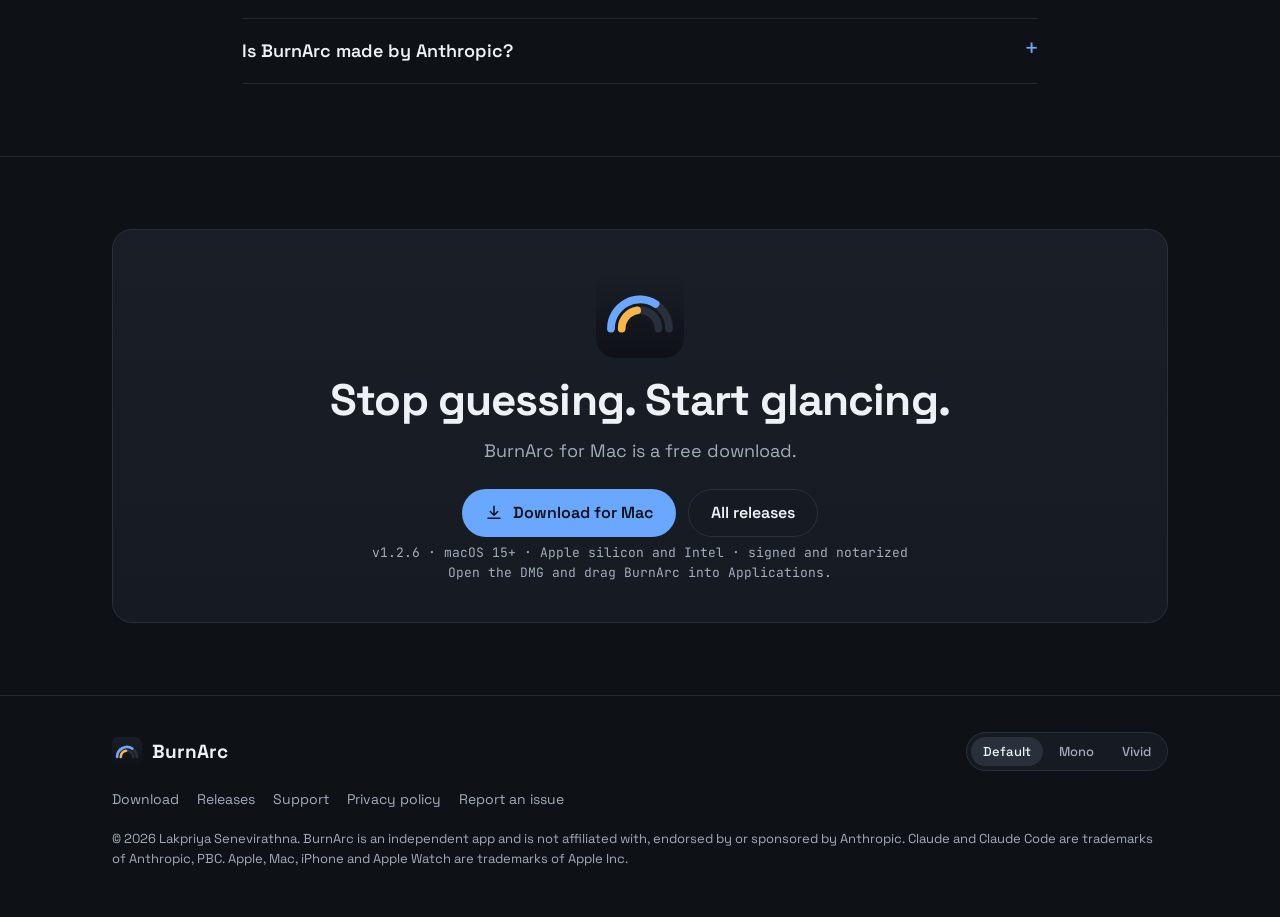
==== commit 1971c543: "Site: BurnArc 1.2.6 for Mac" ====
--- a/index.html
+++ b/index.html
@@ -41,7 +41,7 @@
   "operatingSystem": "macOS 15 or later, iOS 18 or later, watchOS 11 or later",
   "url": "https://lakpriya1s.github.io/burnarc/",
   "downloadUrl": "https://github.com/lakpriya1s/burnarc/releases/latest/download/BurnArc.dmg",
-  "softwareVersion": "1.2.5",
+  "softwareVersion": "1.2.6",
   "image": "https://lakpriya1s.github.io/burnarc/assets/icon-512.png",
   "screenshot": "https://lakpriya1s.github.io/burnarc/assets/og.png",
   "offers": { "@type": "Offer", "price": "0", "priceCurrency": "USD" },
@@ -104,7 +104,7 @@
             Download for Mac
           </a>
           <a class="btn btn-ghost" href="#everywhere">iPhone &amp; Watch — coming soon</a>
-          <p class="cta-note">Free · v1.2.5 · 2 MB DMG · macOS 15+ · signed and notarized by Apple</p>
+          <p class="cta-note">Free · v1.2.6 · 2 MB DMG · macOS 15+ · signed and notarized by Apple</p>
         </div>
       </div>
       <div class="stage" aria-label="Animated preview of BurnArc">
@@ -491,7 +491,7 @@
           </a>
           <a class="btn btn-ghost" href="https://github.com/lakpriya1s/burnarc/releases">All releases</a>
         </div>
-        <p class="cta-note">v1.2.5 · macOS 15+ · Apple silicon and Intel · signed and notarized<br>Open the DMG and drag BurnArc into Applications.</p>
+        <p class="cta-note">v1.2.6 · macOS 15+ · Apple silicon and Intel · signed and notarized<br>Open the DMG and drag BurnArc into Applications.</p>
       </div>
     </div>
   </section>
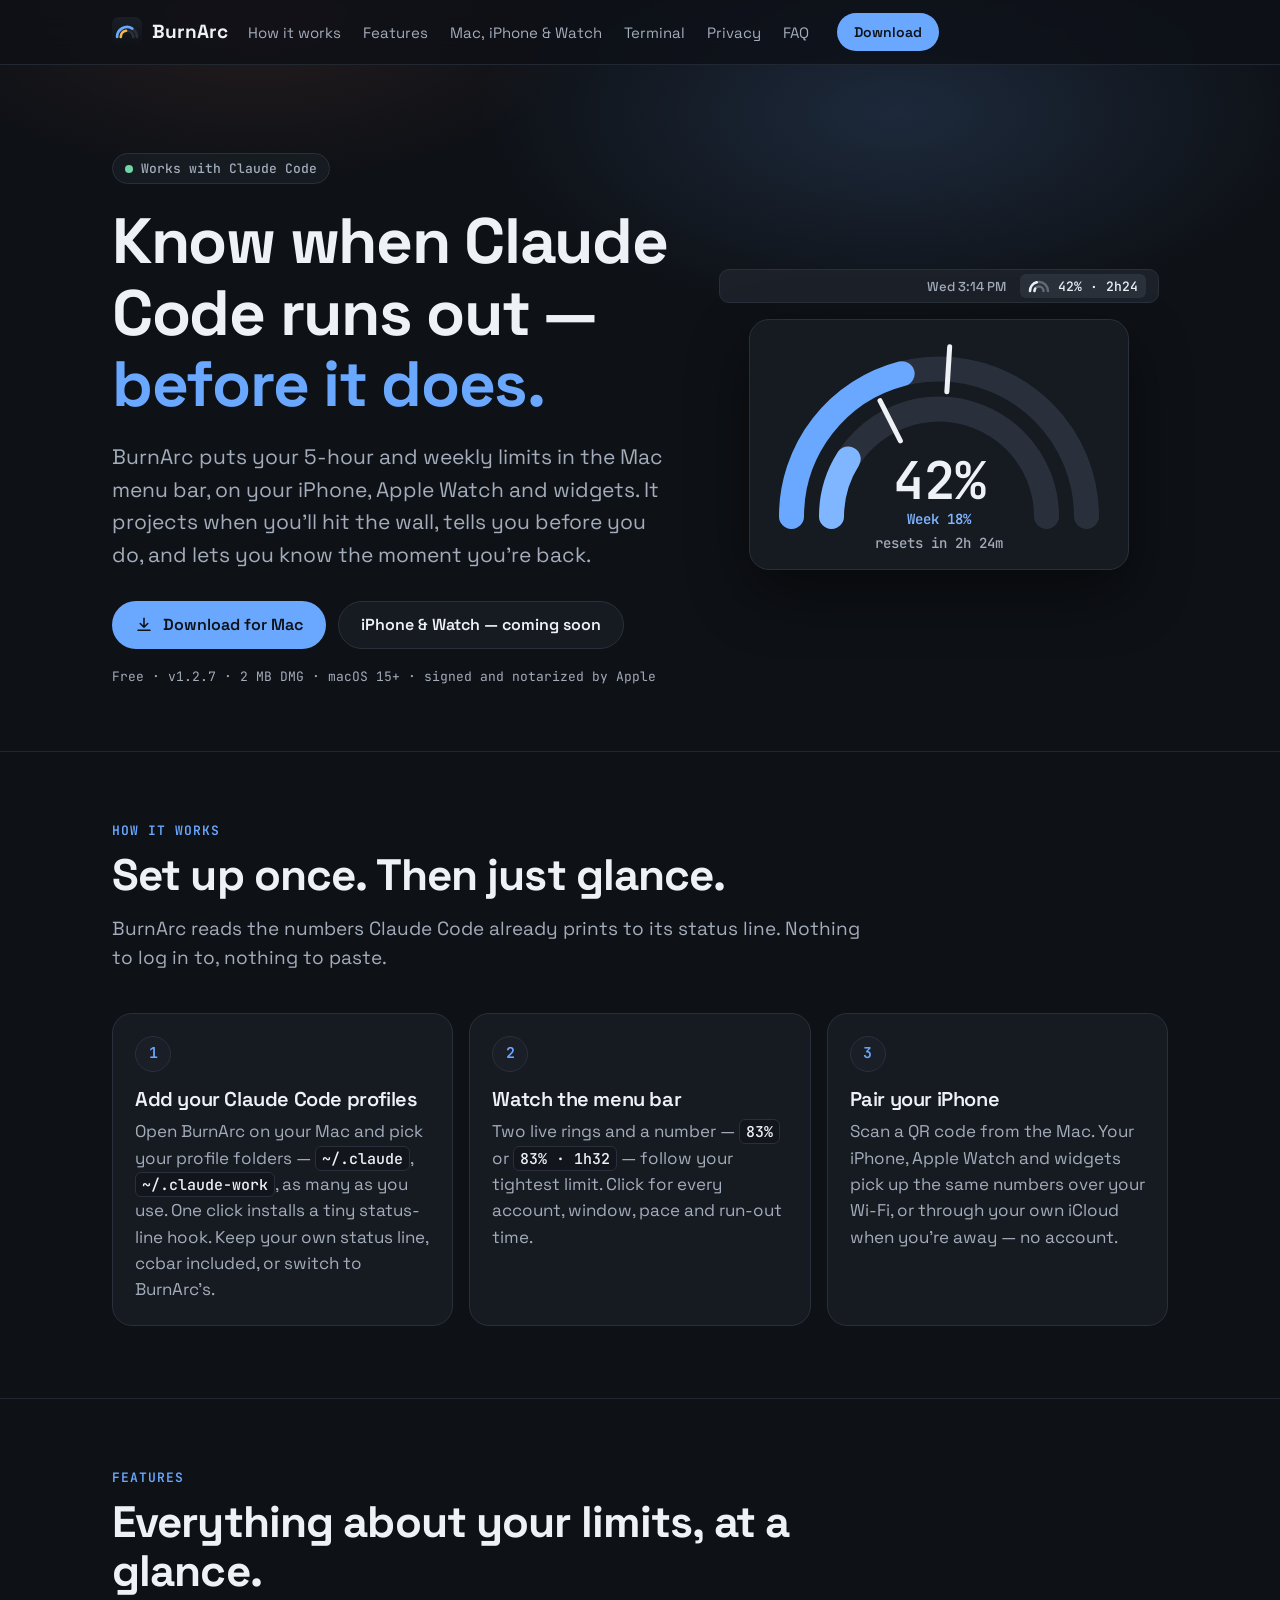
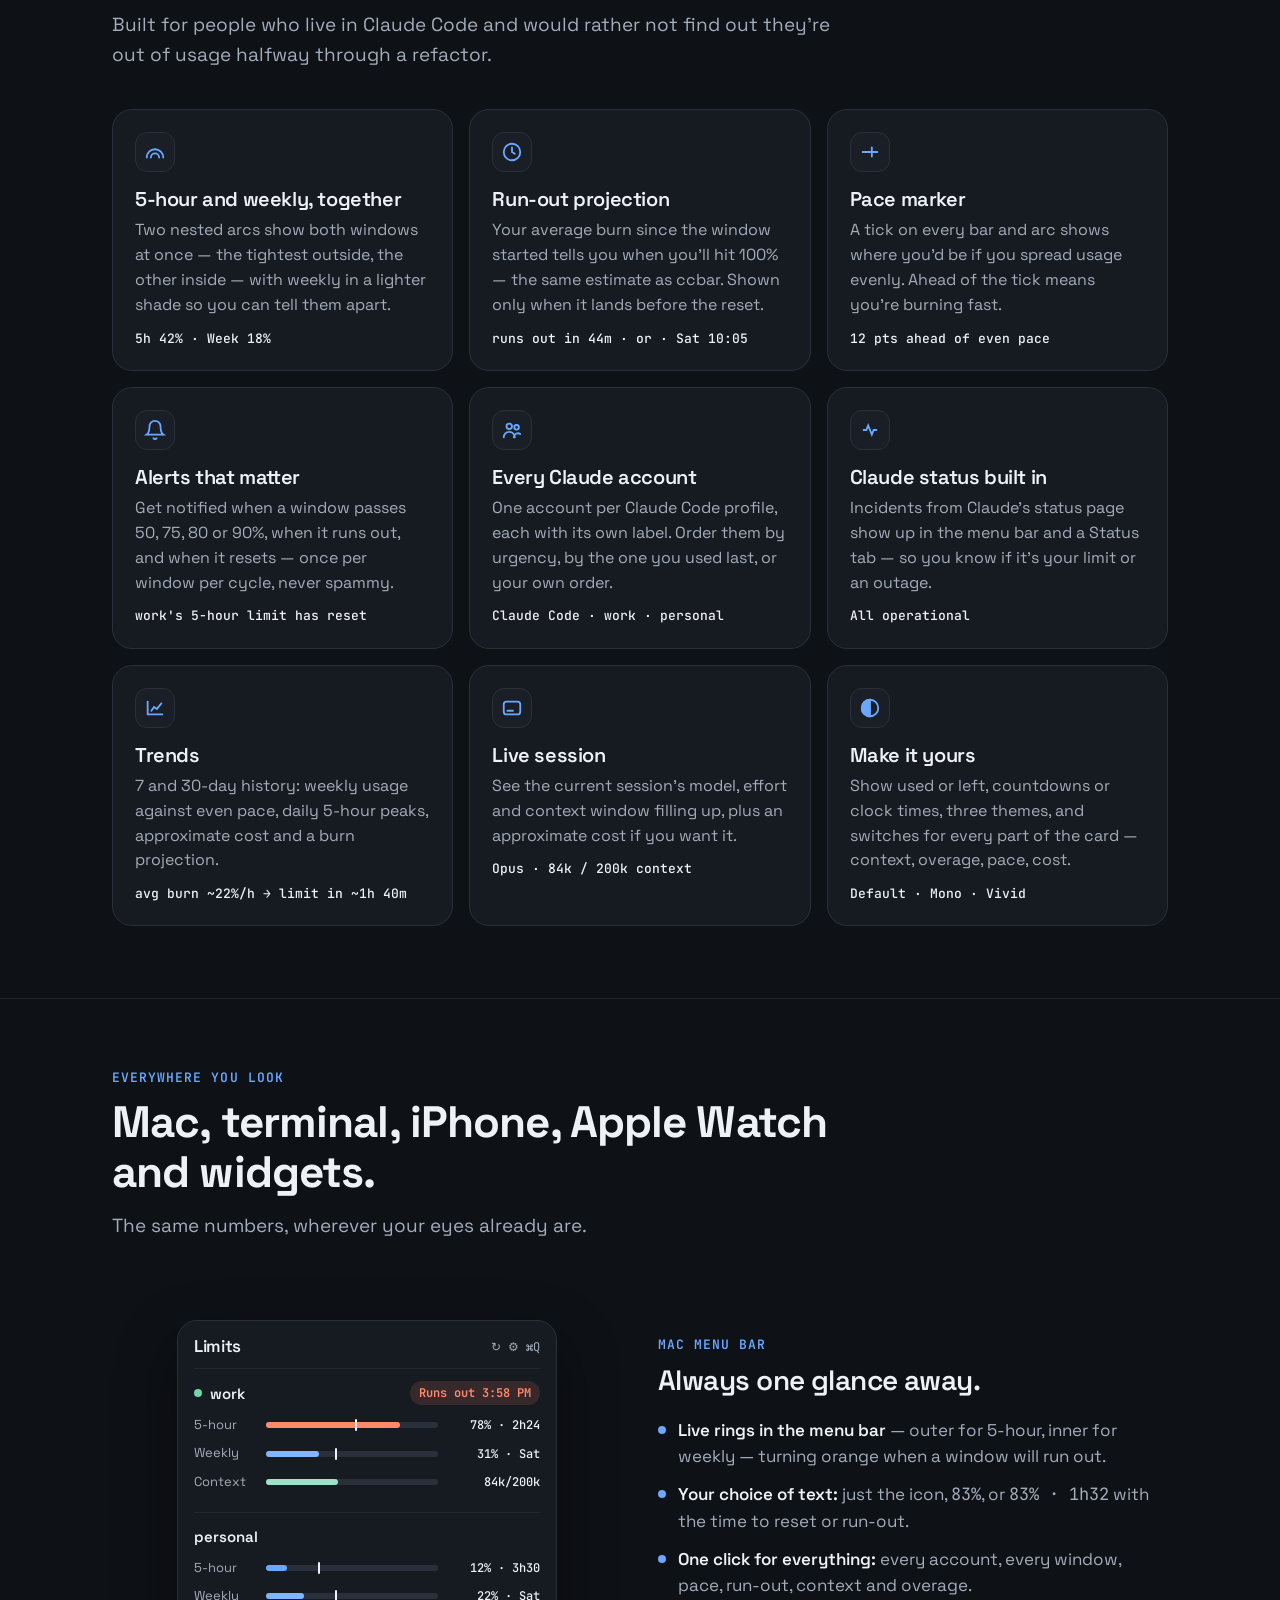
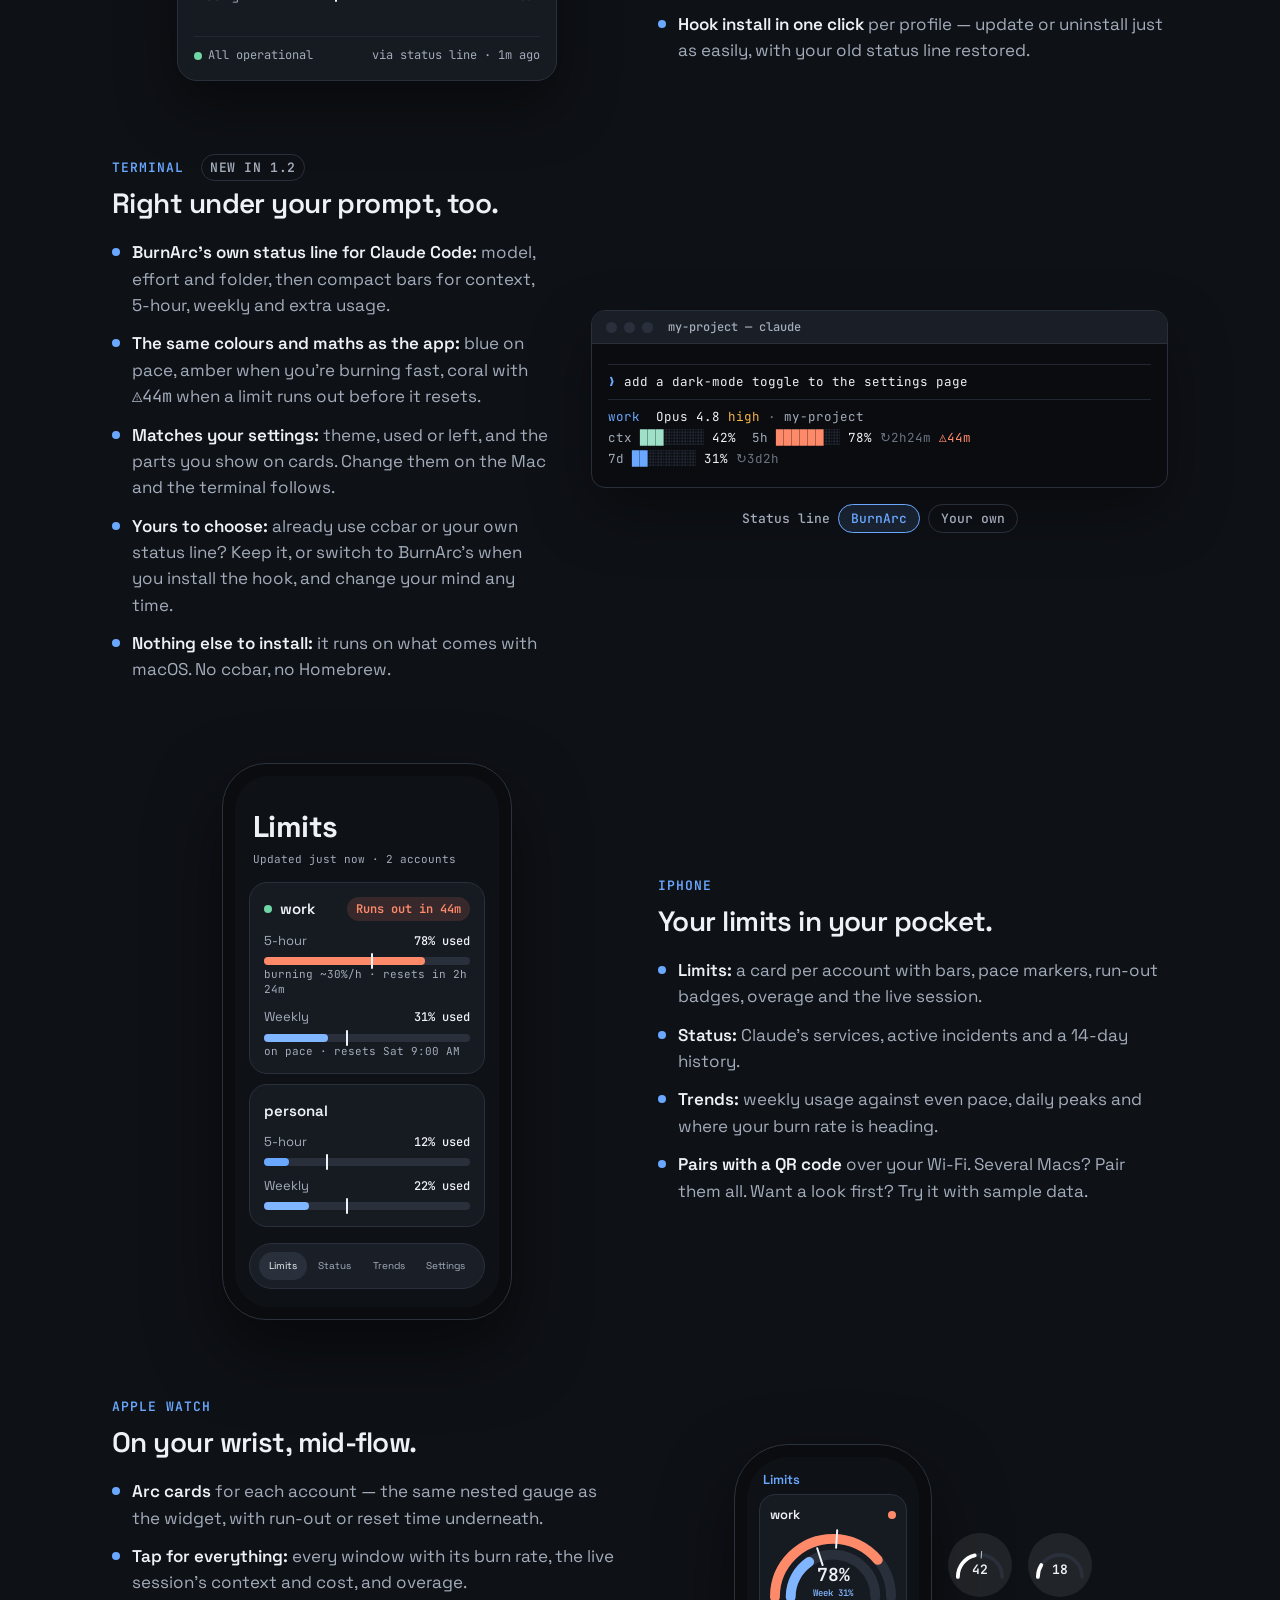
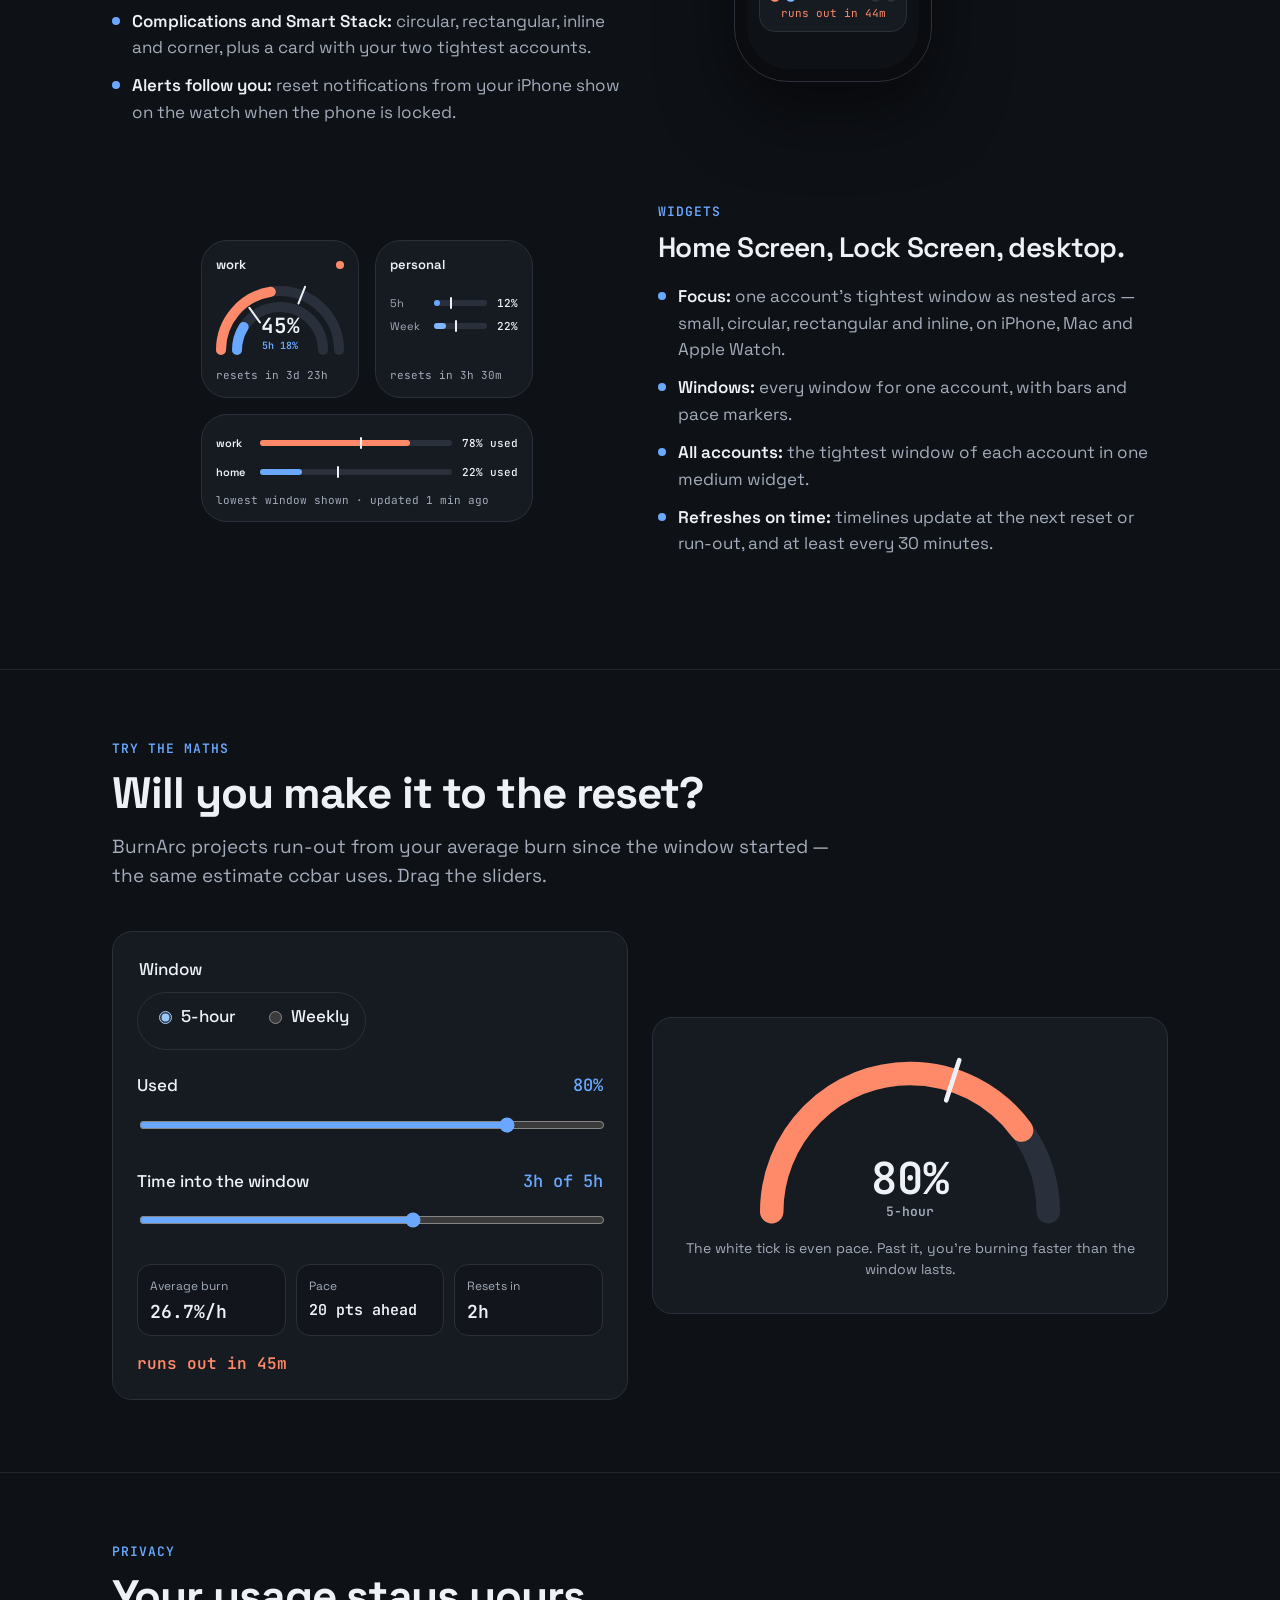
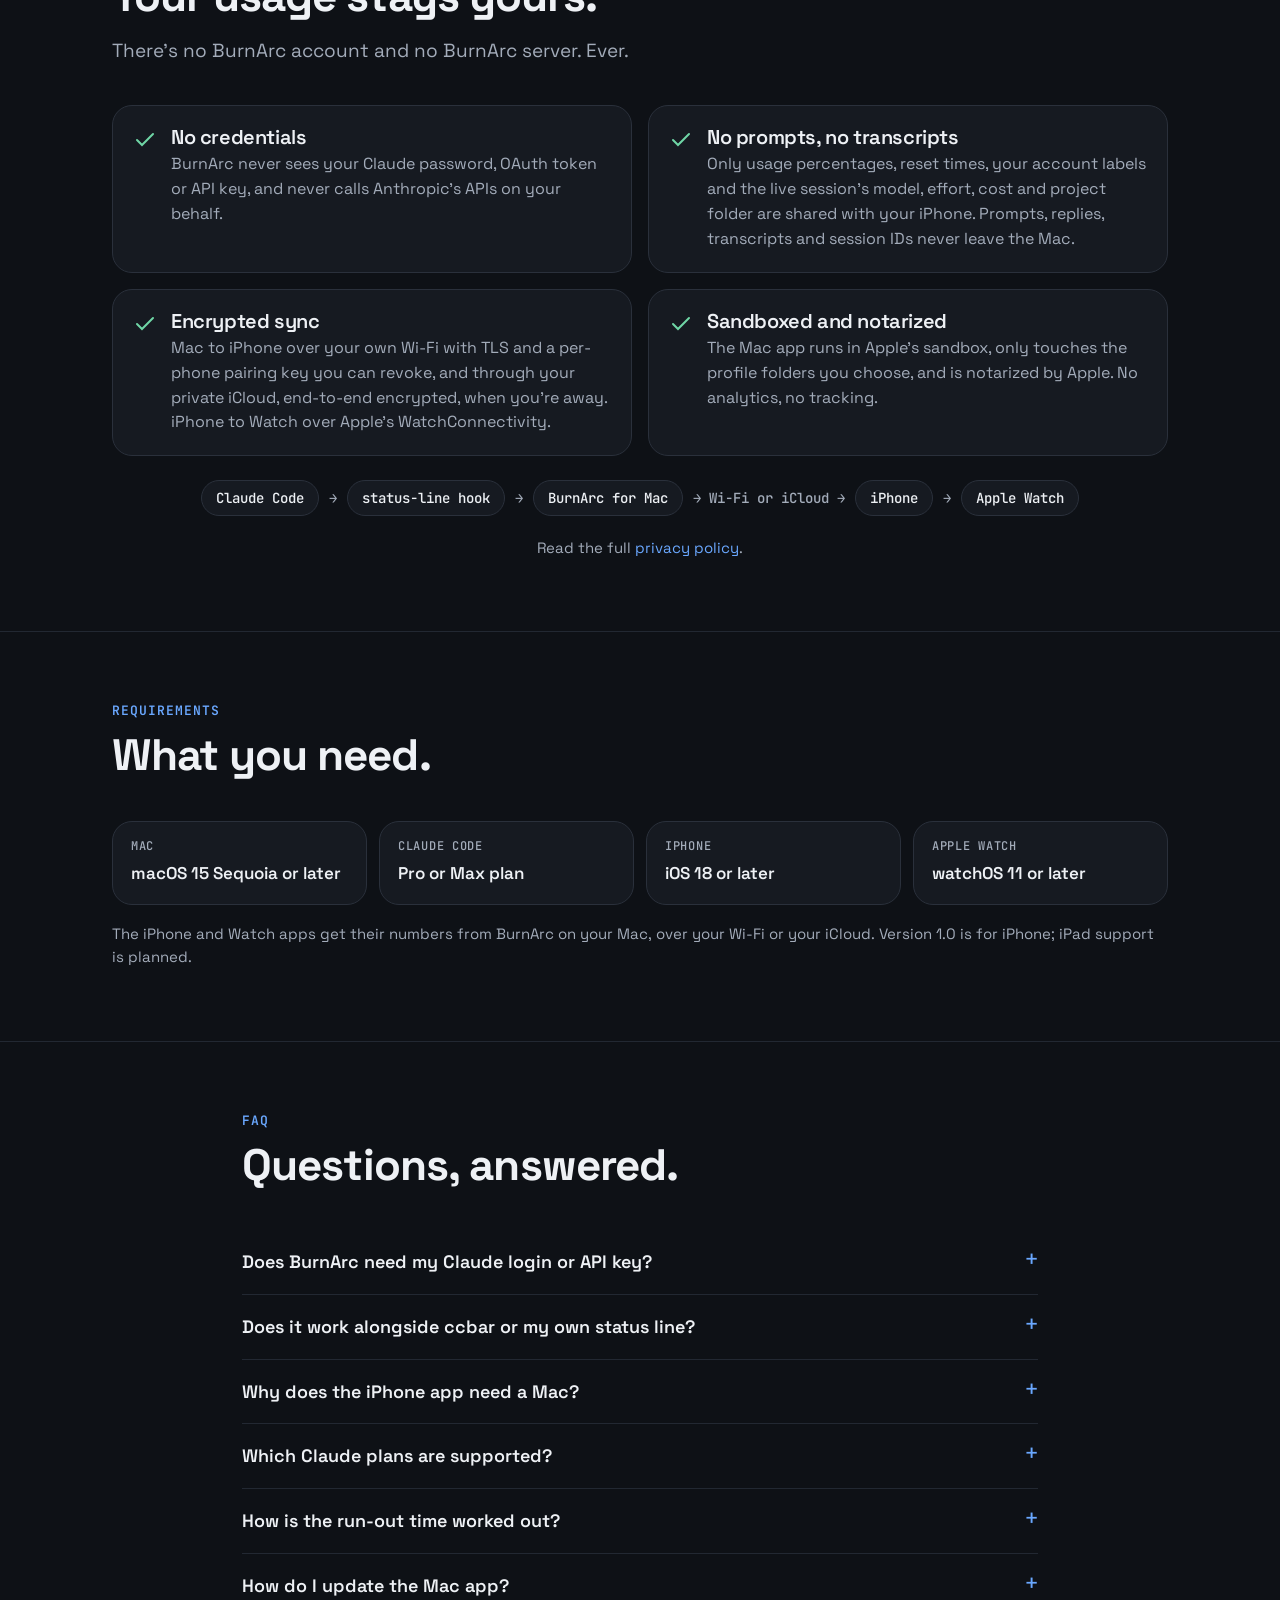
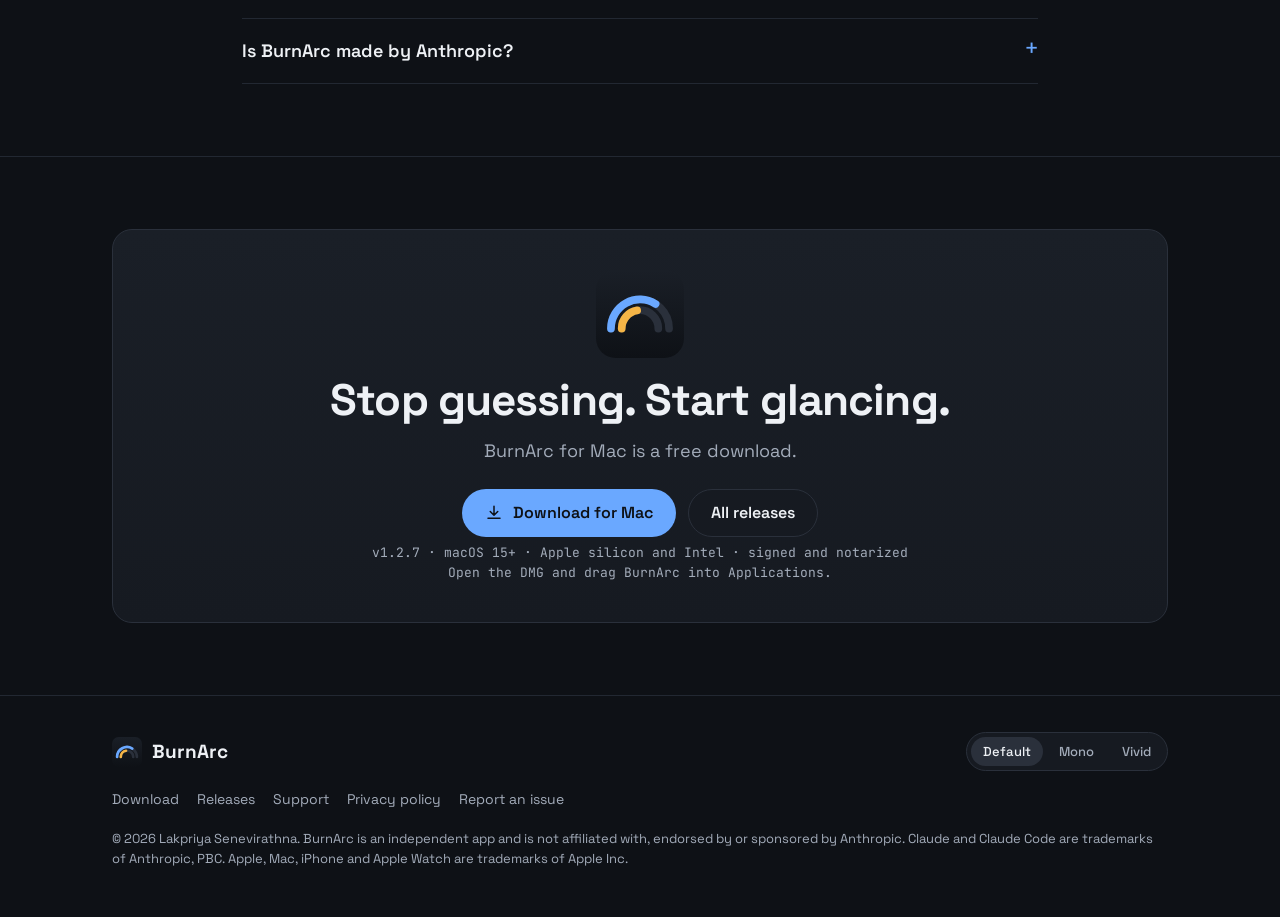
==== commit f45114a0: "Site: BurnArc 1.2.7 for Mac" ====
--- a/index.html
+++ b/index.html
@@ -41,7 +41,7 @@
   "operatingSystem": "macOS 15 or later, iOS 18 or later, watchOS 11 or later",
   "url": "https://lakpriya1s.github.io/burnarc/",
   "downloadUrl": "https://github.com/lakpriya1s/burnarc/releases/latest/download/BurnArc.dmg",
-  "softwareVersion": "1.2.6",
+  "softwareVersion": "1.2.7",
   "image": "https://lakpriya1s.github.io/burnarc/assets/icon-512.png",
   "screenshot": "https://lakpriya1s.github.io/burnarc/assets/og.png",
   "offers": { "@type": "Offer", "price": "0", "priceCurrency": "USD" },
@@ -104,7 +104,7 @@
             Download for Mac
           </a>
           <a class="btn btn-ghost" href="#everywhere">iPhone &amp; Watch — coming soon</a>
-          <p class="cta-note">Free · v1.2.6 · 2 MB DMG · macOS 15+ · signed and notarized by Apple</p>
+          <p class="cta-note">Free · v1.2.7 · 2 MB DMG · macOS 15+ · signed and notarized by Apple</p>
         </div>
       </div>
       <div class="stage" aria-label="Animated preview of BurnArc">
@@ -491,7 +491,7 @@
           </a>
           <a class="btn btn-ghost" href="https://github.com/lakpriya1s/burnarc/releases">All releases</a>
         </div>
-        <p class="cta-note">v1.2.6 · macOS 15+ · Apple silicon and Intel · signed and notarized<br>Open the DMG and drag BurnArc into Applications.</p>
+        <p class="cta-note">v1.2.7 · macOS 15+ · Apple silicon and Intel · signed and notarized<br>Open the DMG and drag BurnArc into Applications.</p>
       </div>
     </div>
   </section>
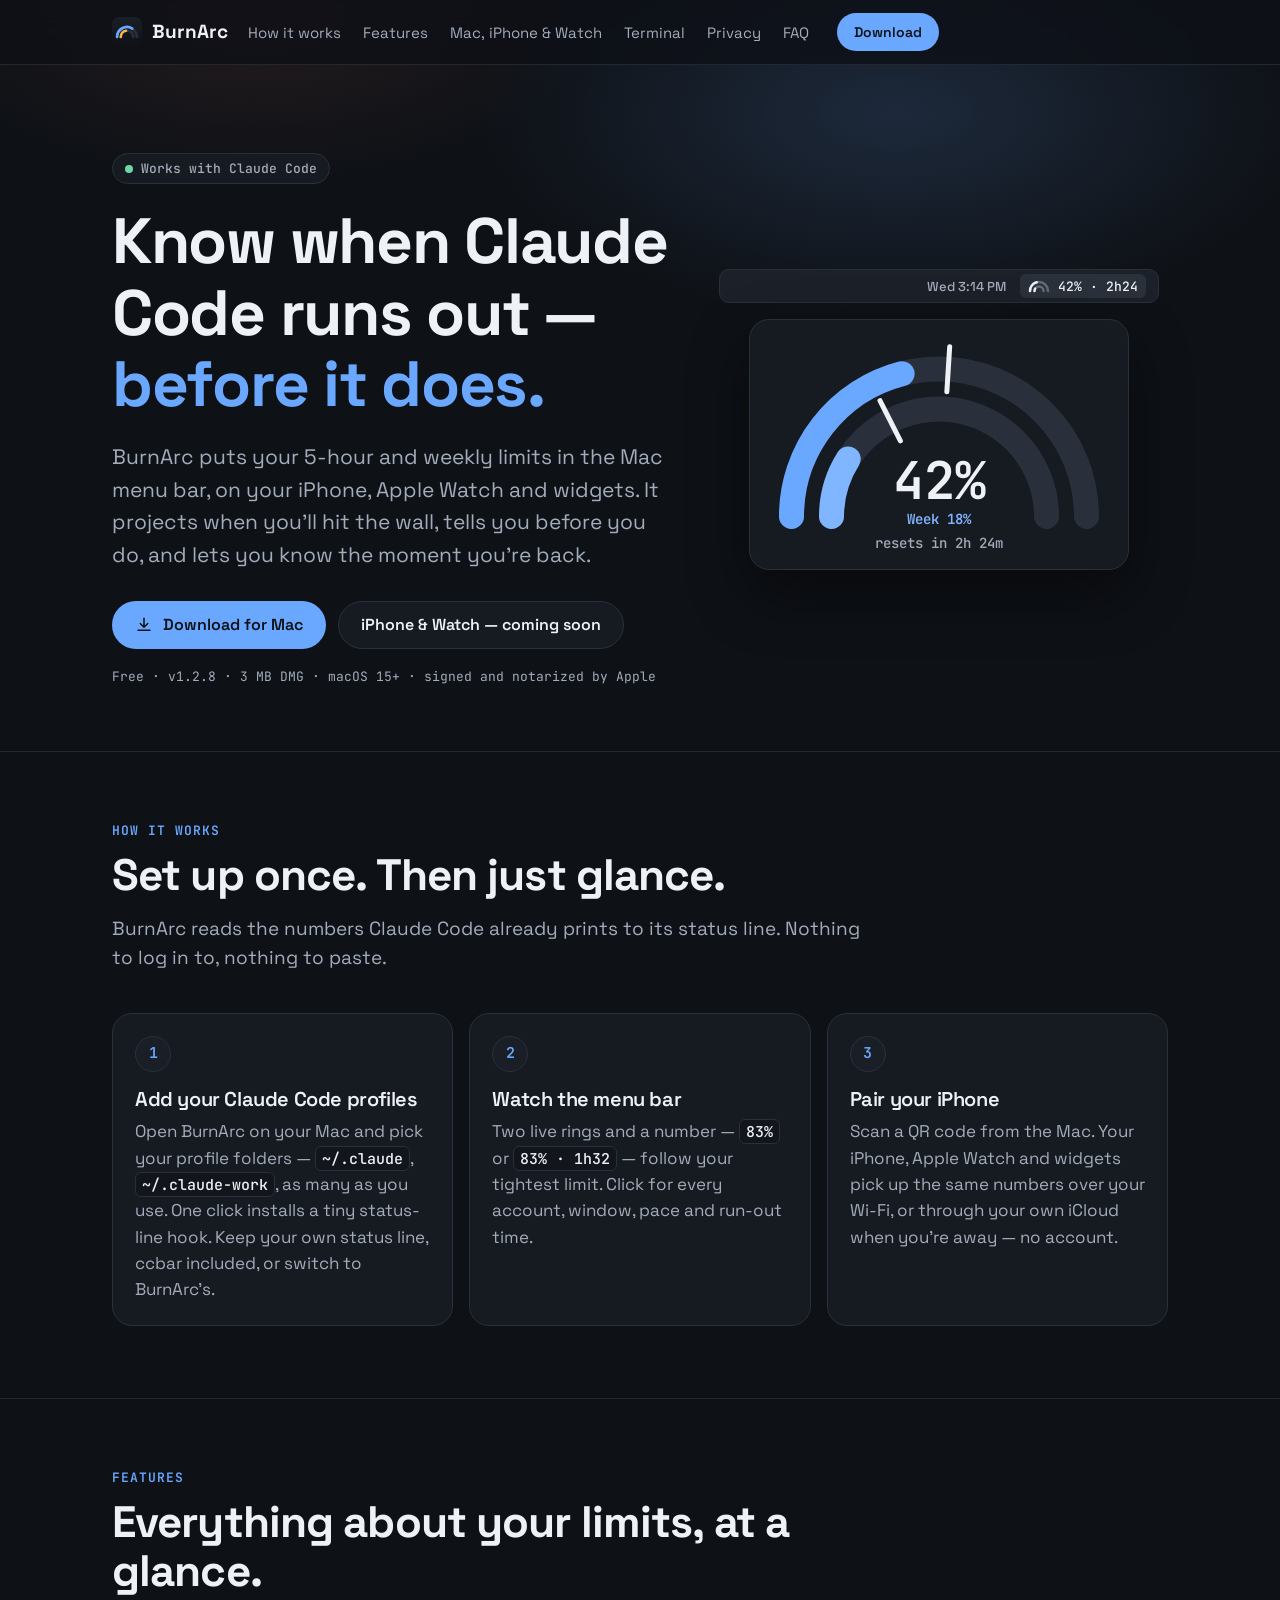
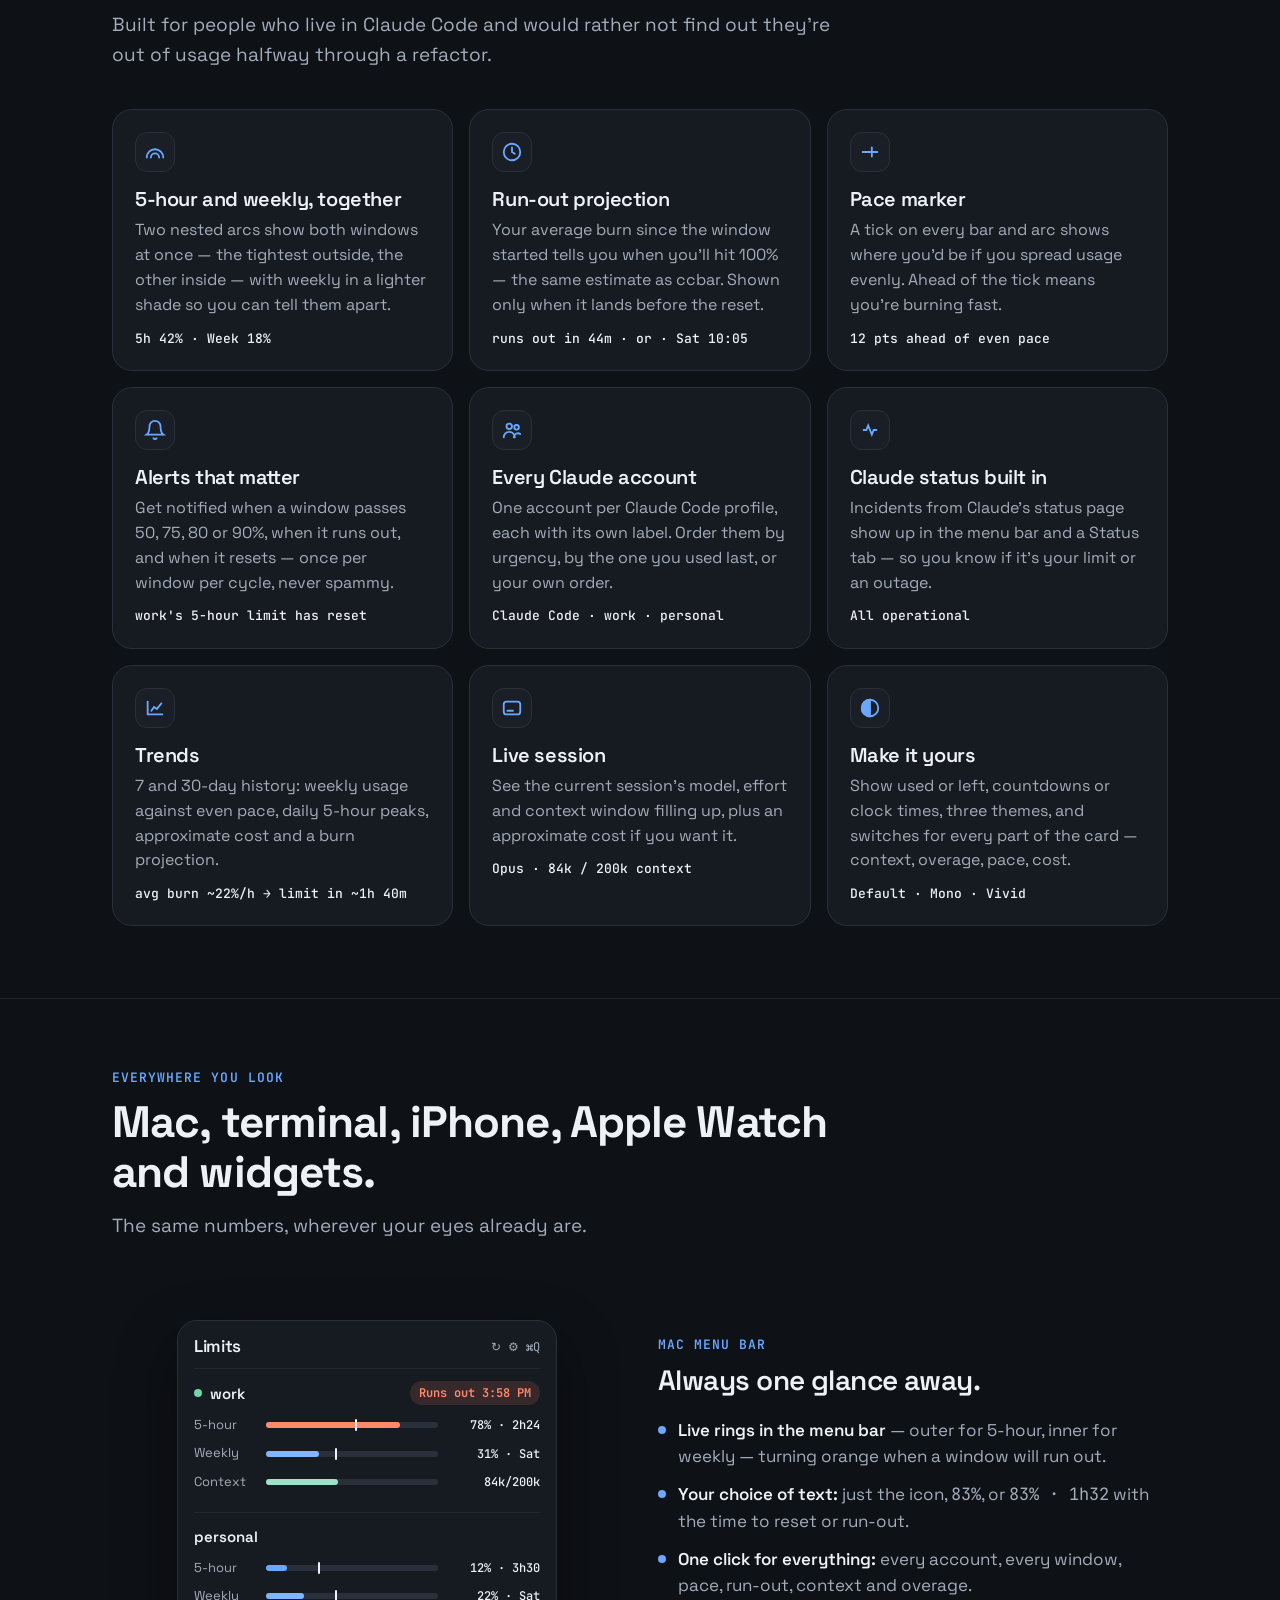
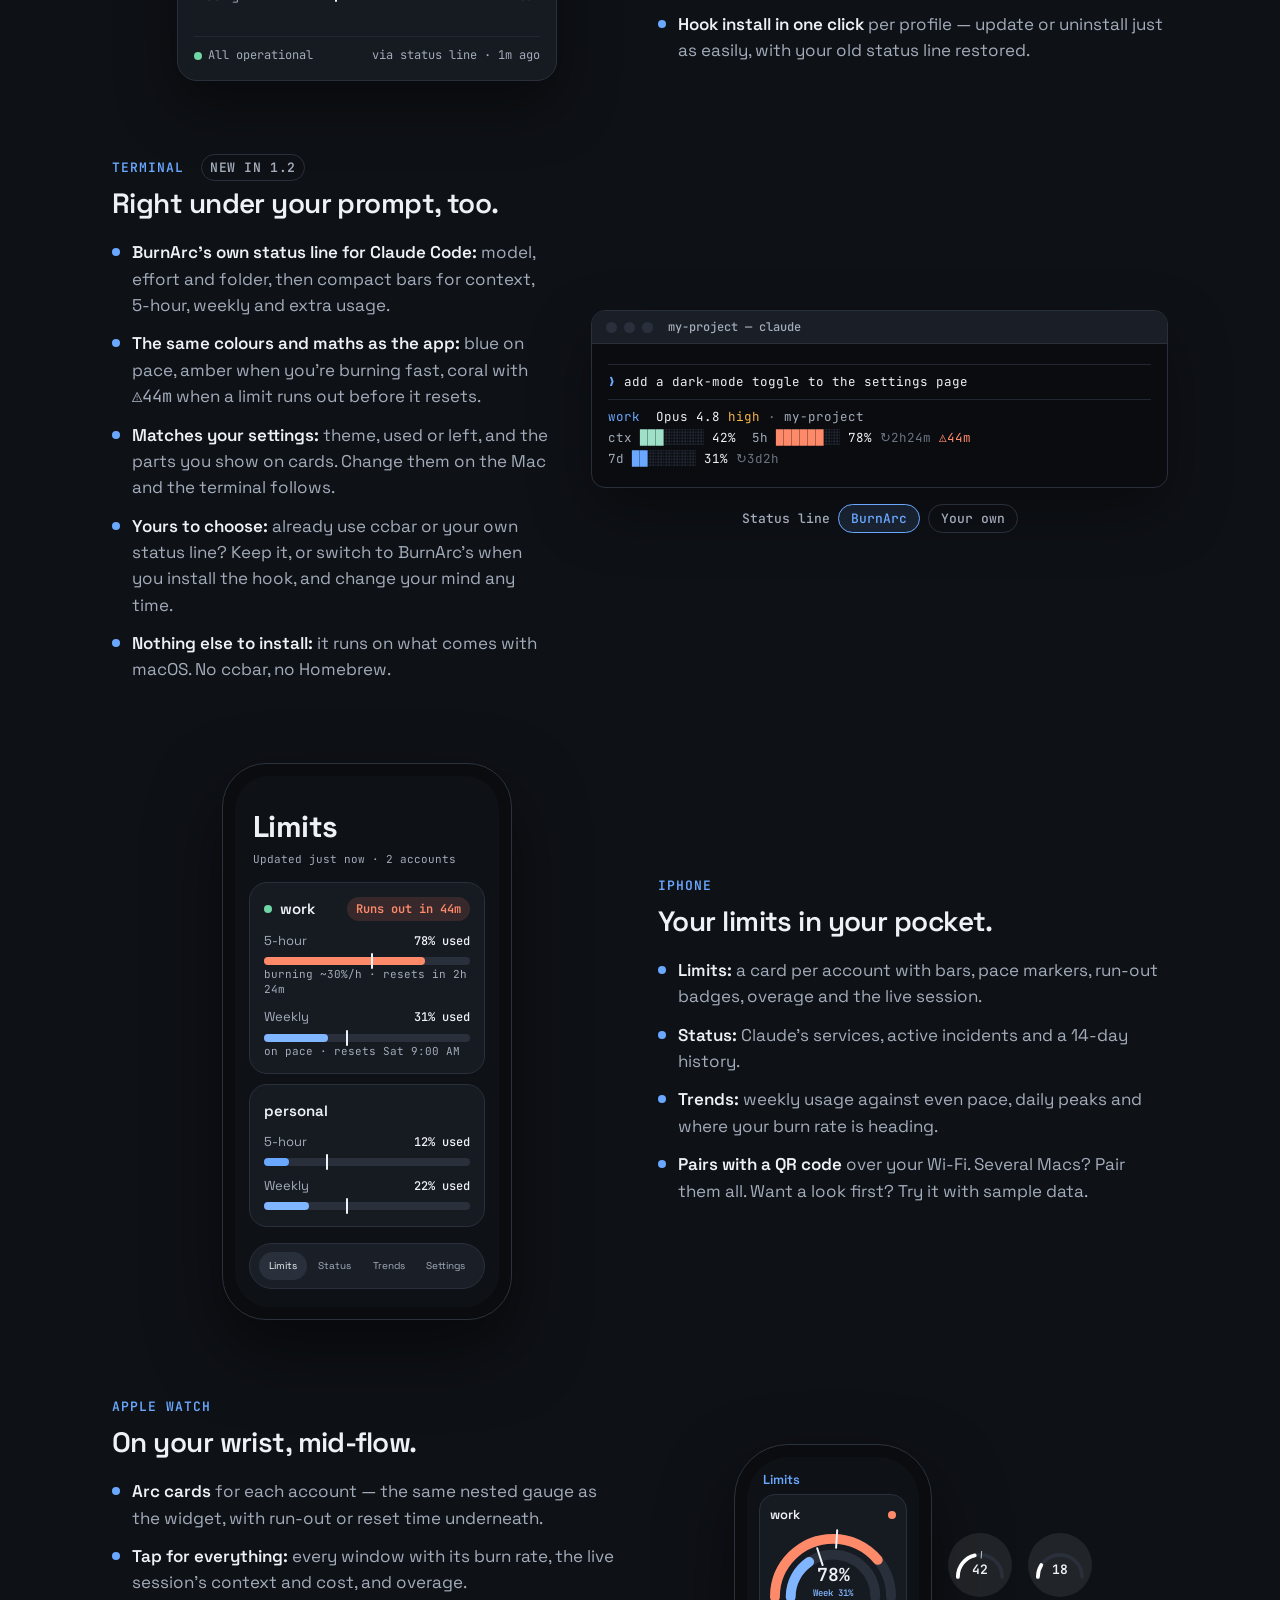
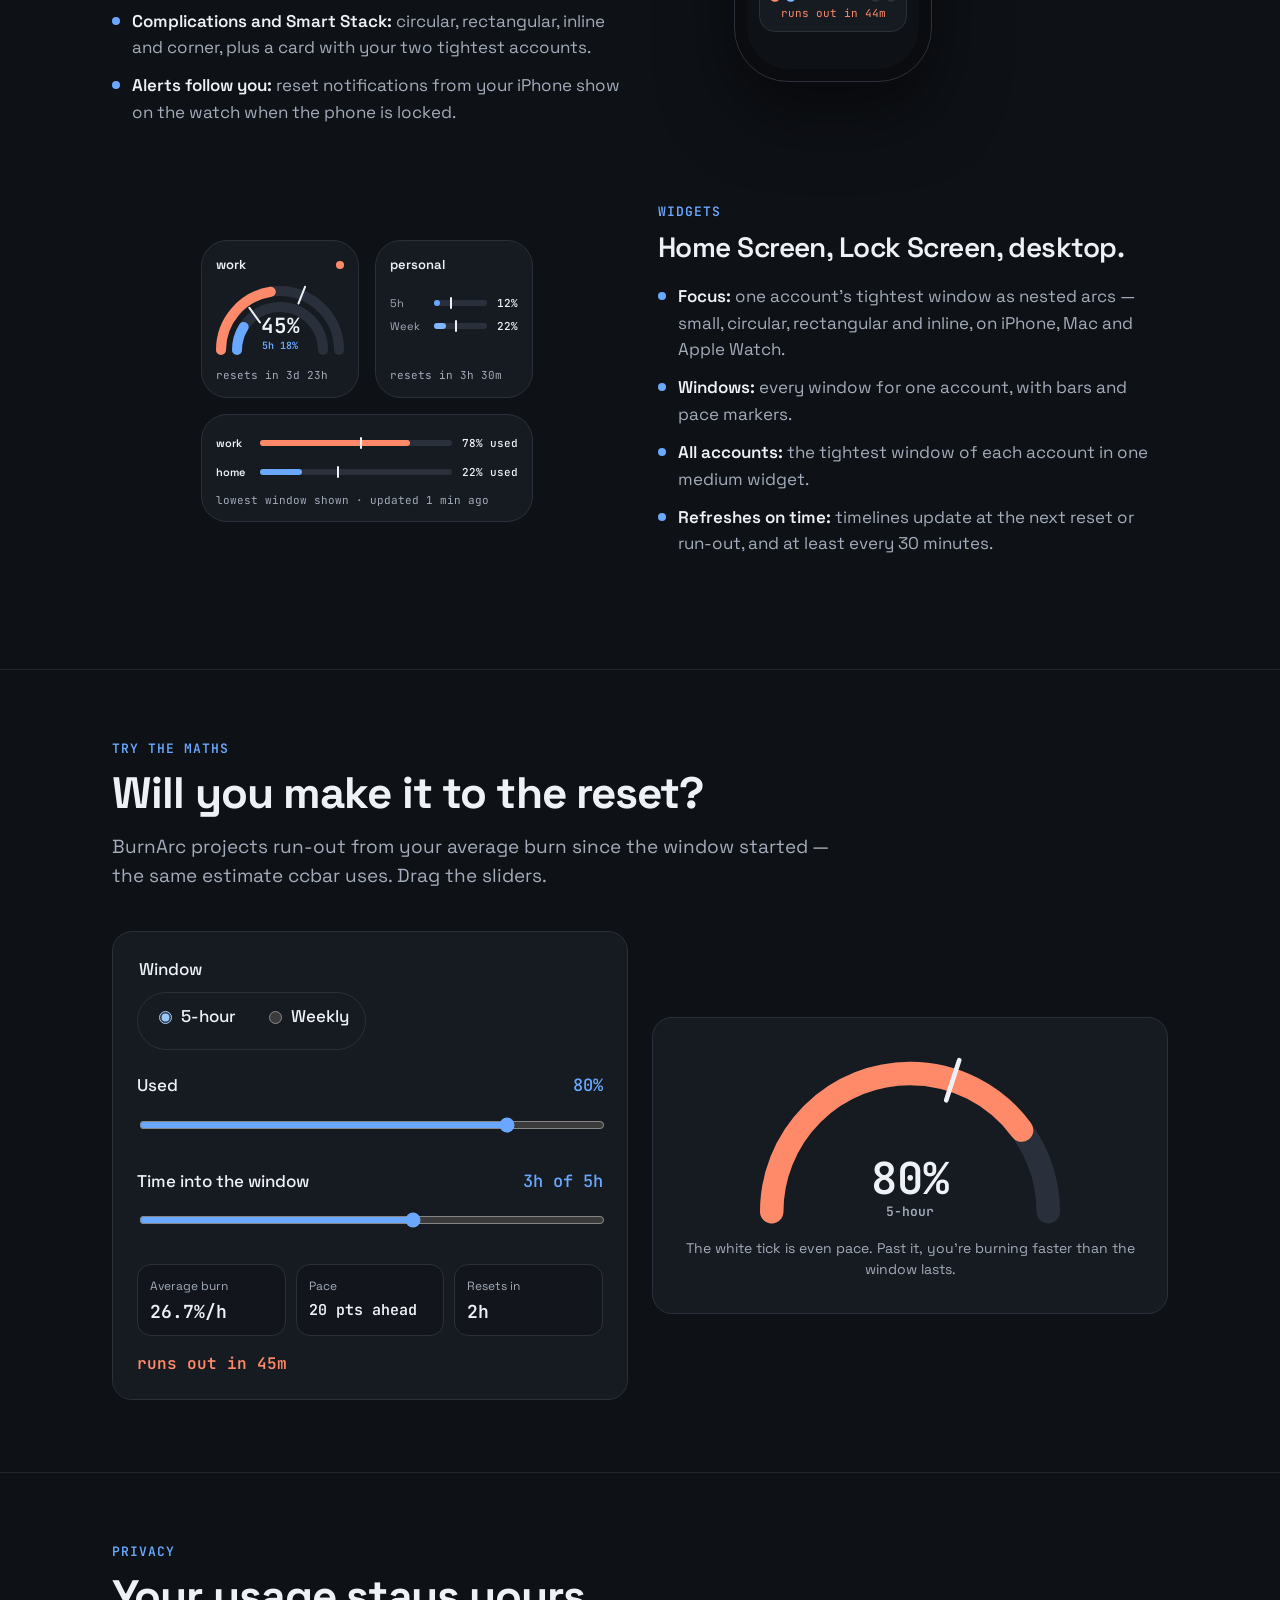
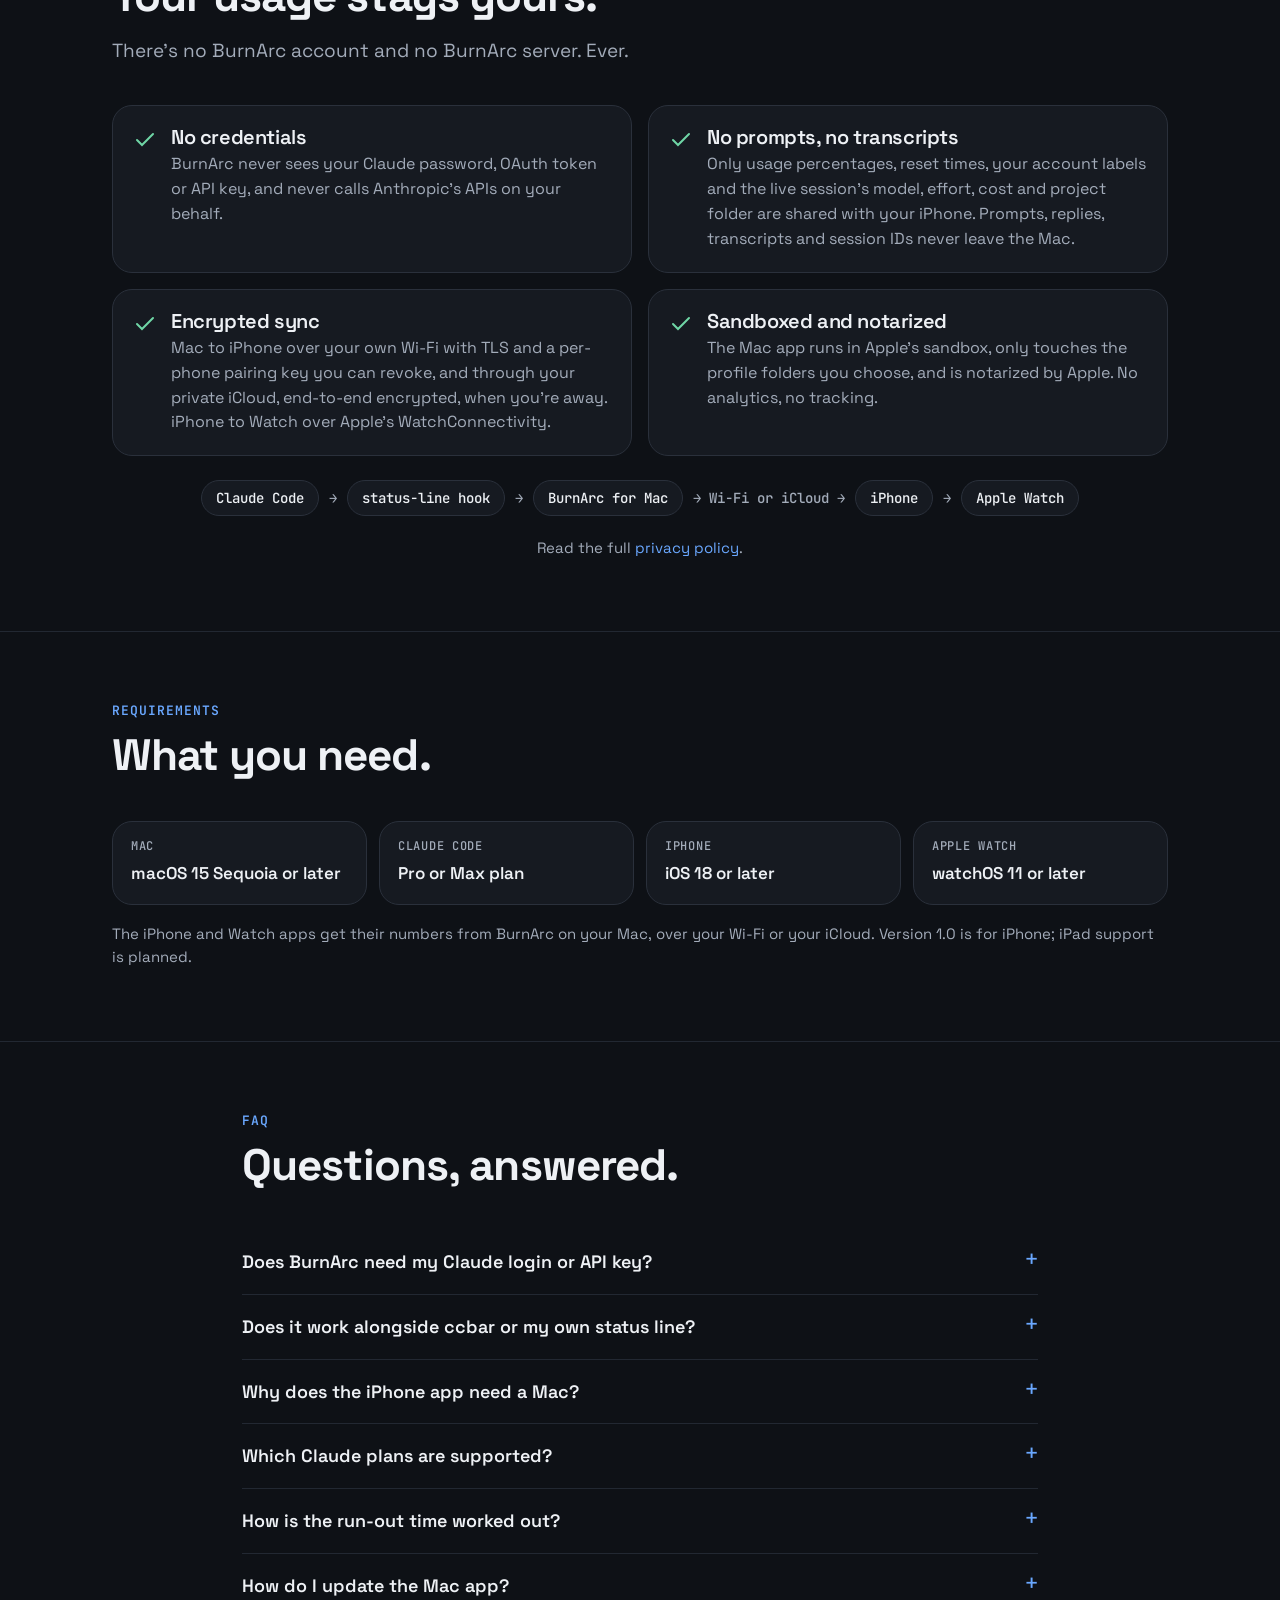
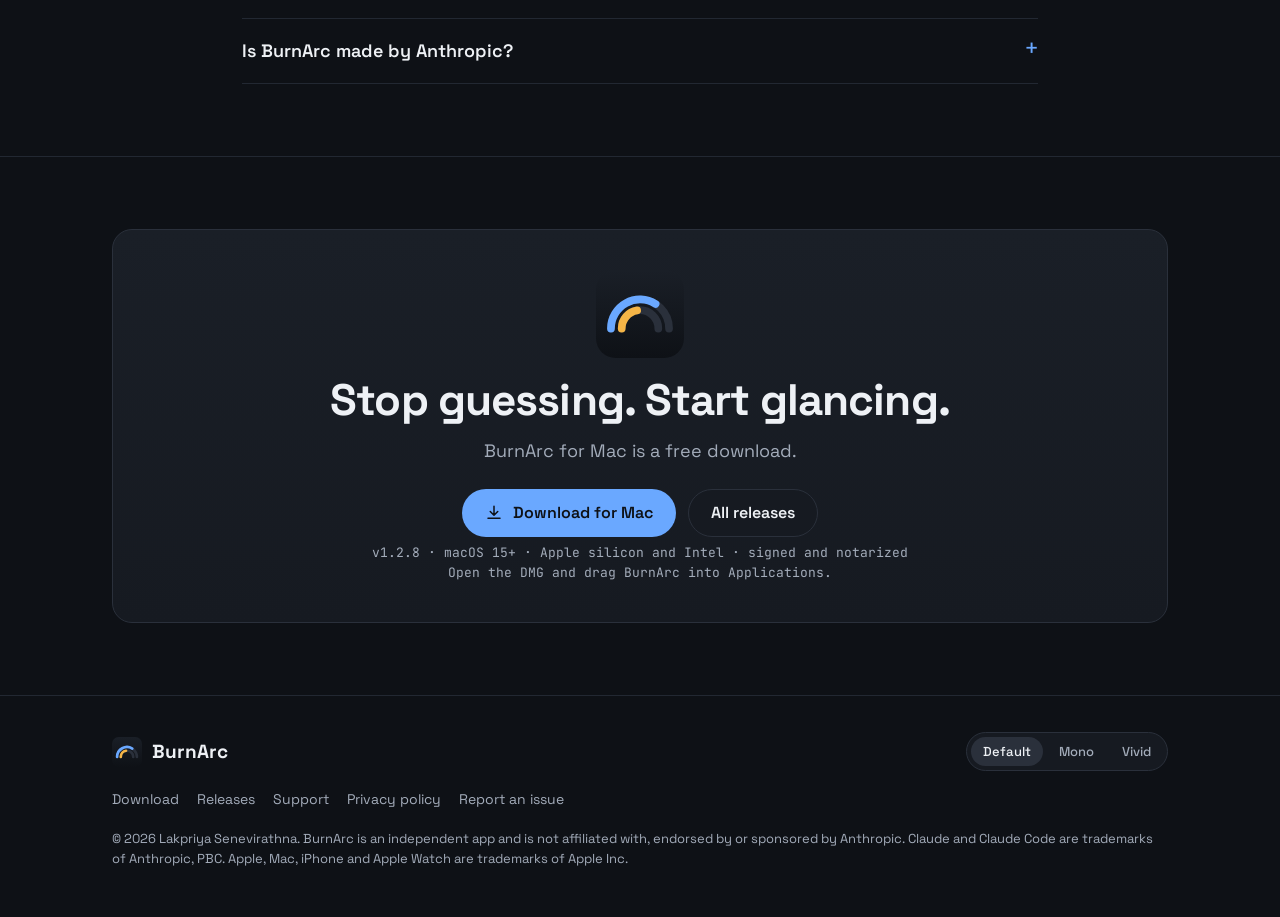
==== commit b5294ea0: "Site: BurnArc 1.2.8 for Mac, and its update feed 1.2.8 is the first Mac release that updates itself." ====
--- a/index.html
+++ b/index.html
@@ -41,7 +41,7 @@
   "operatingSystem": "macOS 15 or later, iOS 18 or later, watchOS 11 or later",
   "url": "https://lakpriya1s.github.io/burnarc/",
   "downloadUrl": "https://github.com/lakpriya1s/burnarc/releases/latest/download/BurnArc.dmg",
-  "softwareVersion": "1.2.7",
+  "softwareVersion": "1.2.8",
   "image": "https://lakpriya1s.github.io/burnarc/assets/icon-512.png",
   "screenshot": "https://lakpriya1s.github.io/burnarc/assets/og.png",
   "offers": { "@type": "Offer", "price": "0", "priceCurrency": "USD" },
@@ -104,7 +104,7 @@
             Download for Mac
           </a>
           <a class="btn btn-ghost" href="#everywhere">iPhone &amp; Watch — coming soon</a>
-          <p class="cta-note">Free · v1.2.7 · 2 MB DMG · macOS 15+ · signed and notarized by Apple</p>
+          <p class="cta-note">Free · v1.2.8 · 3 MB DMG · macOS 15+ · signed and notarized by Apple</p>
         </div>
       </div>
       <div class="stage" aria-label="Animated preview of BurnArc">
@@ -491,7 +491,7 @@
           </a>
           <a class="btn btn-ghost" href="https://github.com/lakpriya1s/burnarc/releases">All releases</a>
         </div>
-        <p class="cta-note">v1.2.7 · macOS 15+ · Apple silicon and Intel · signed and notarized<br>Open the DMG and drag BurnArc into Applications.</p>
+        <p class="cta-note">v1.2.8 · macOS 15+ · Apple silicon and Intel · signed and notarized<br>Open the DMG and drag BurnArc into Applications.</p>
       </div>
     </div>
   </section>
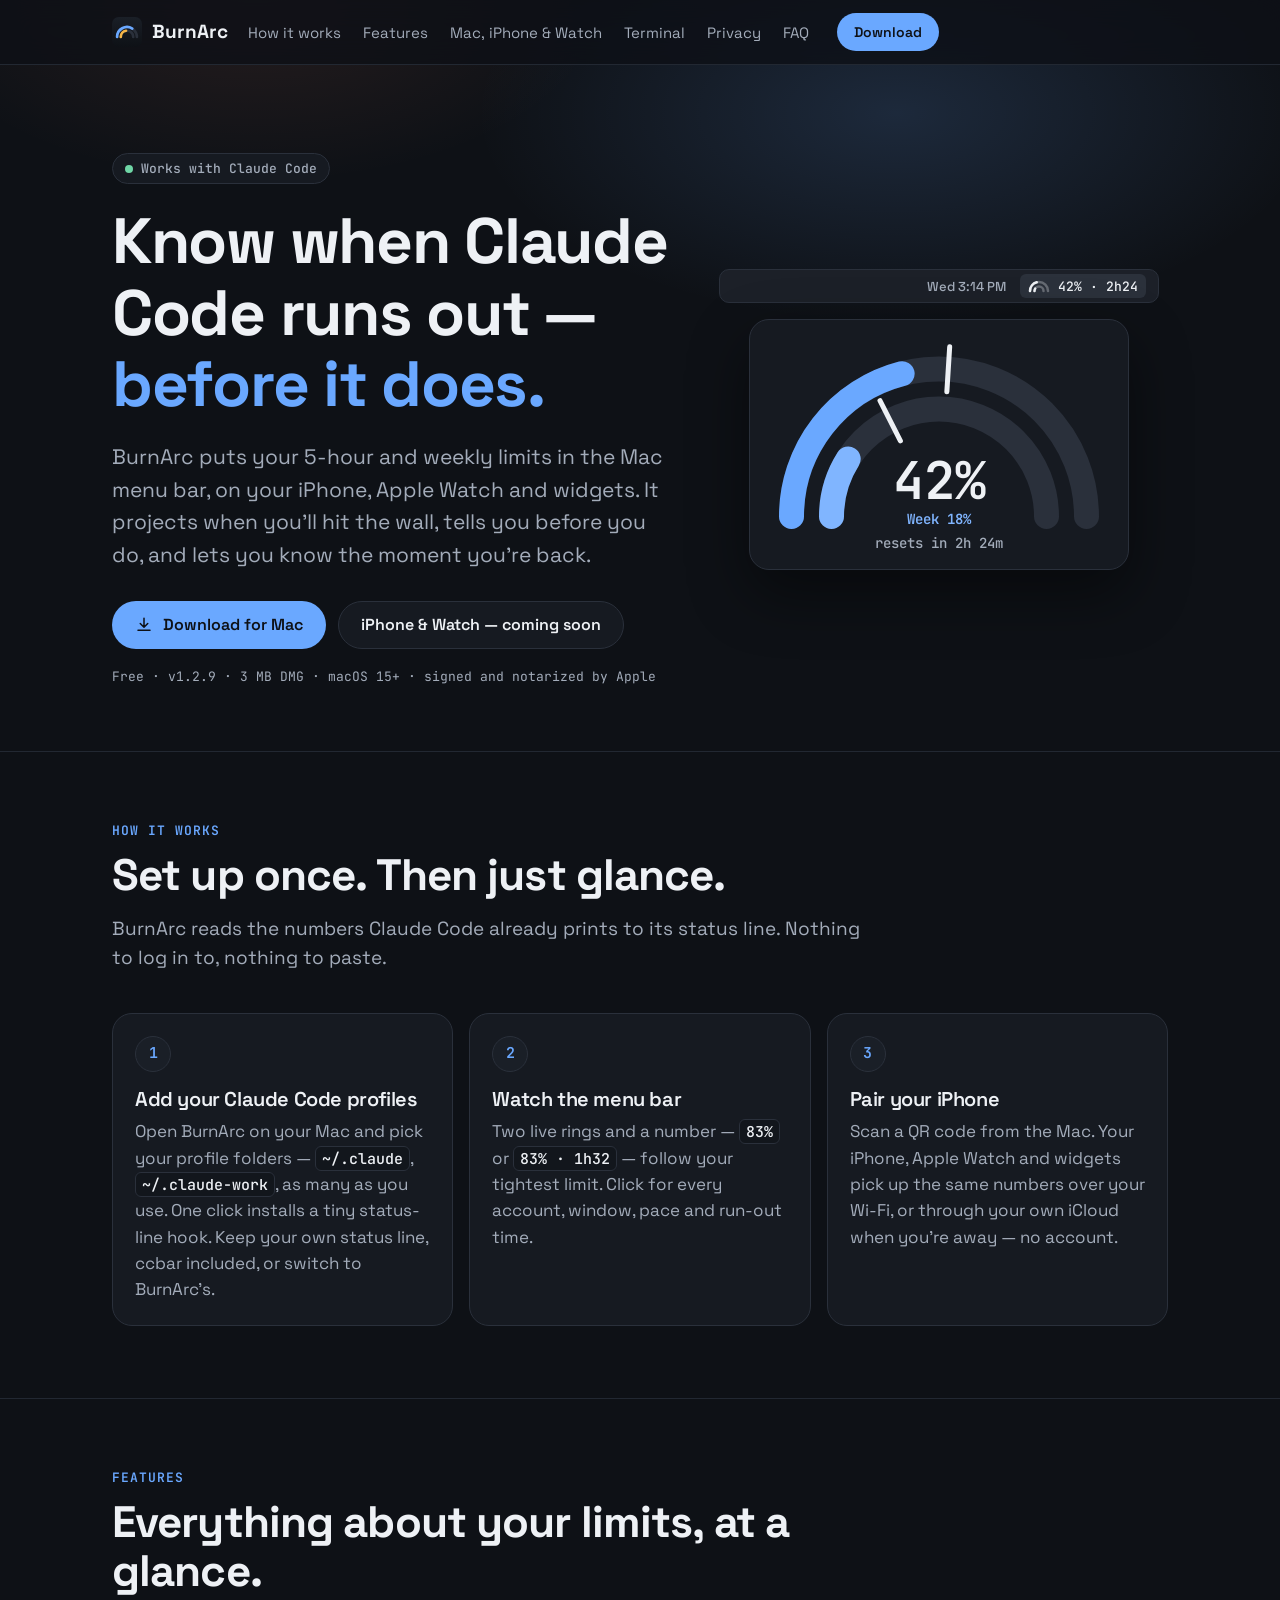
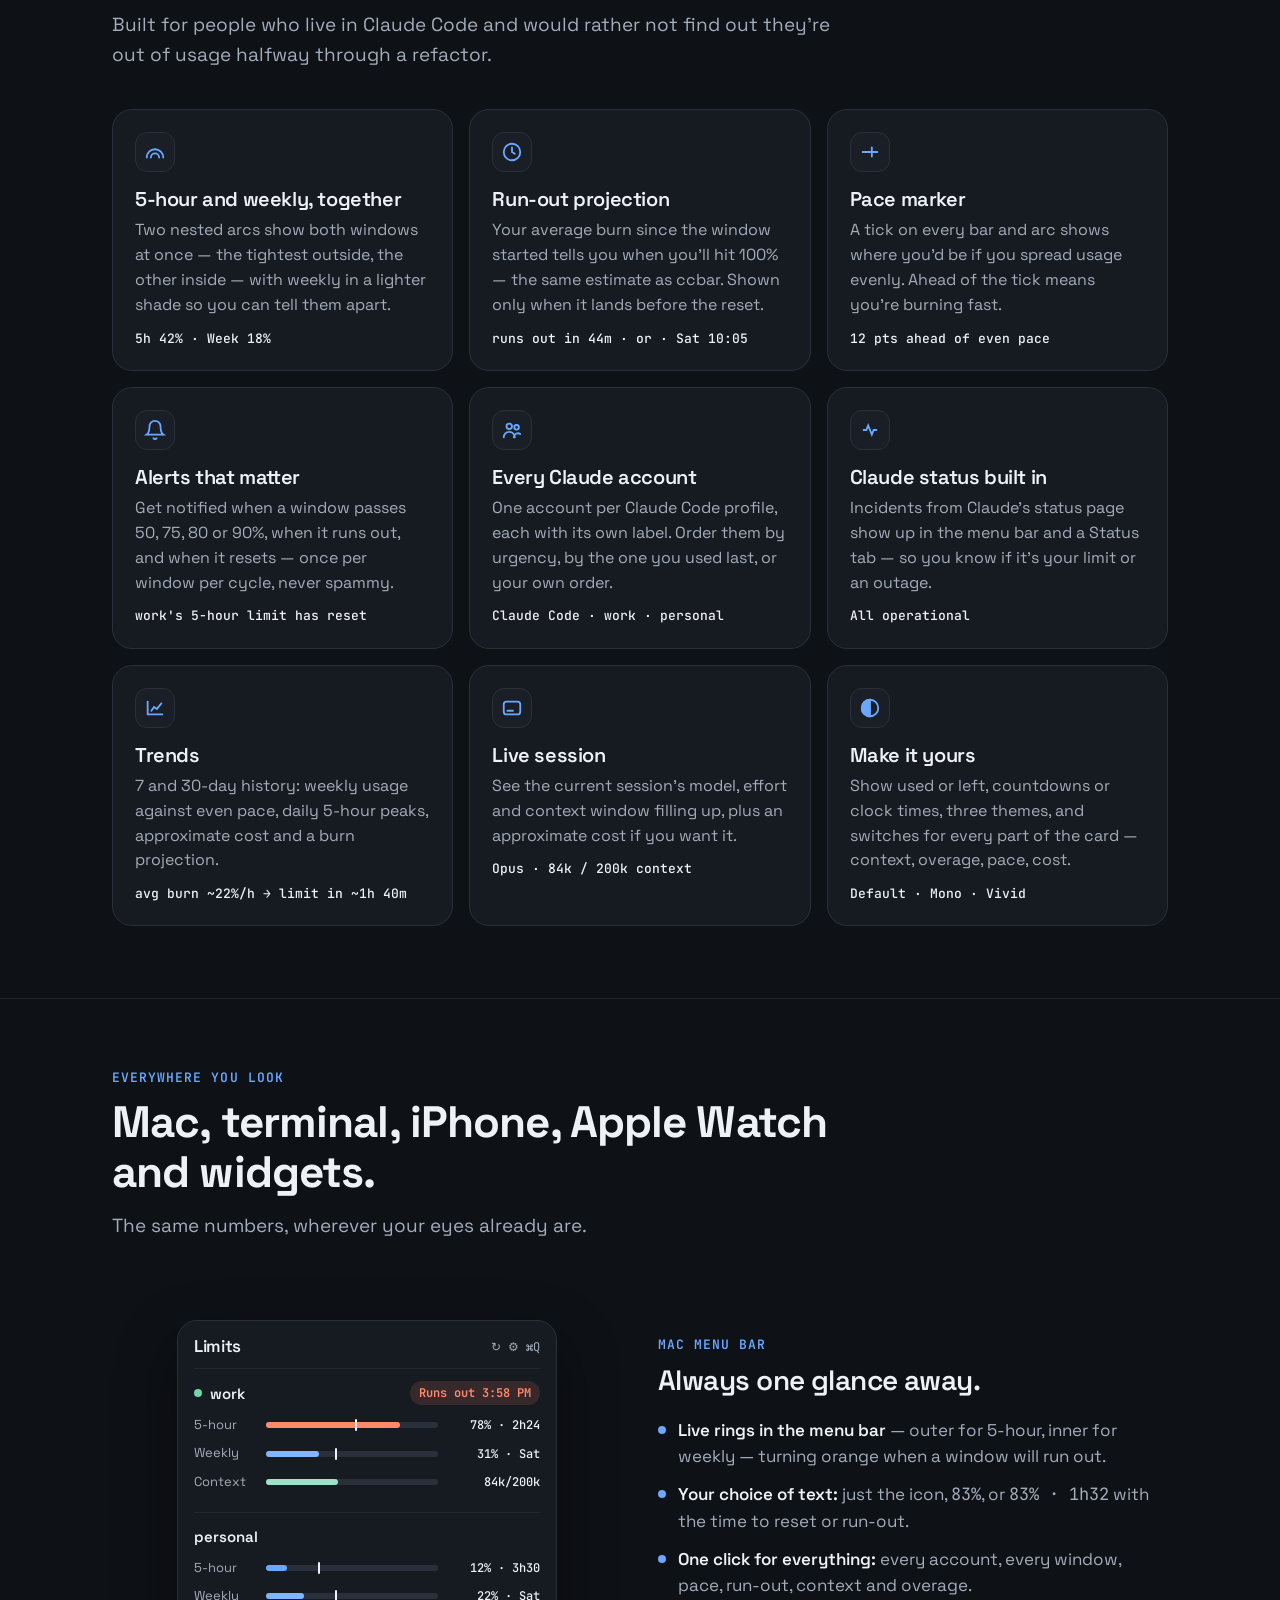
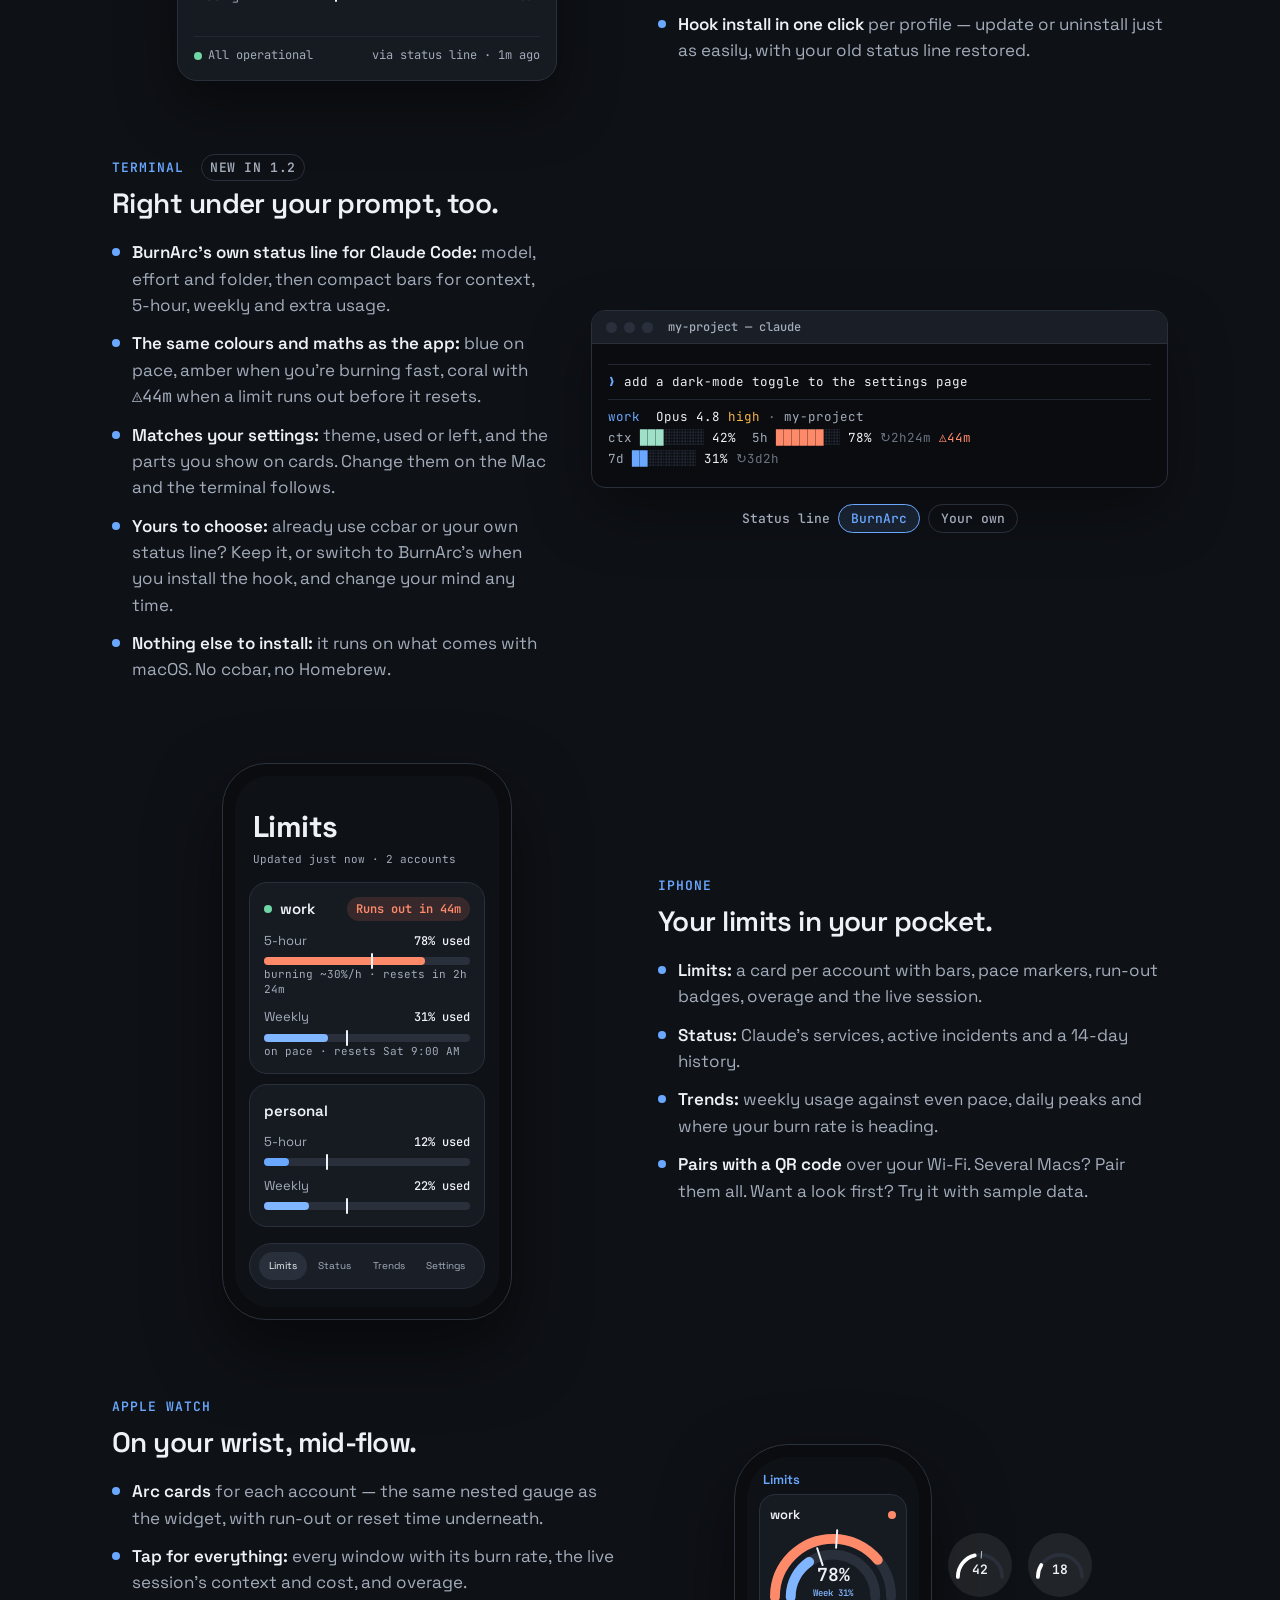
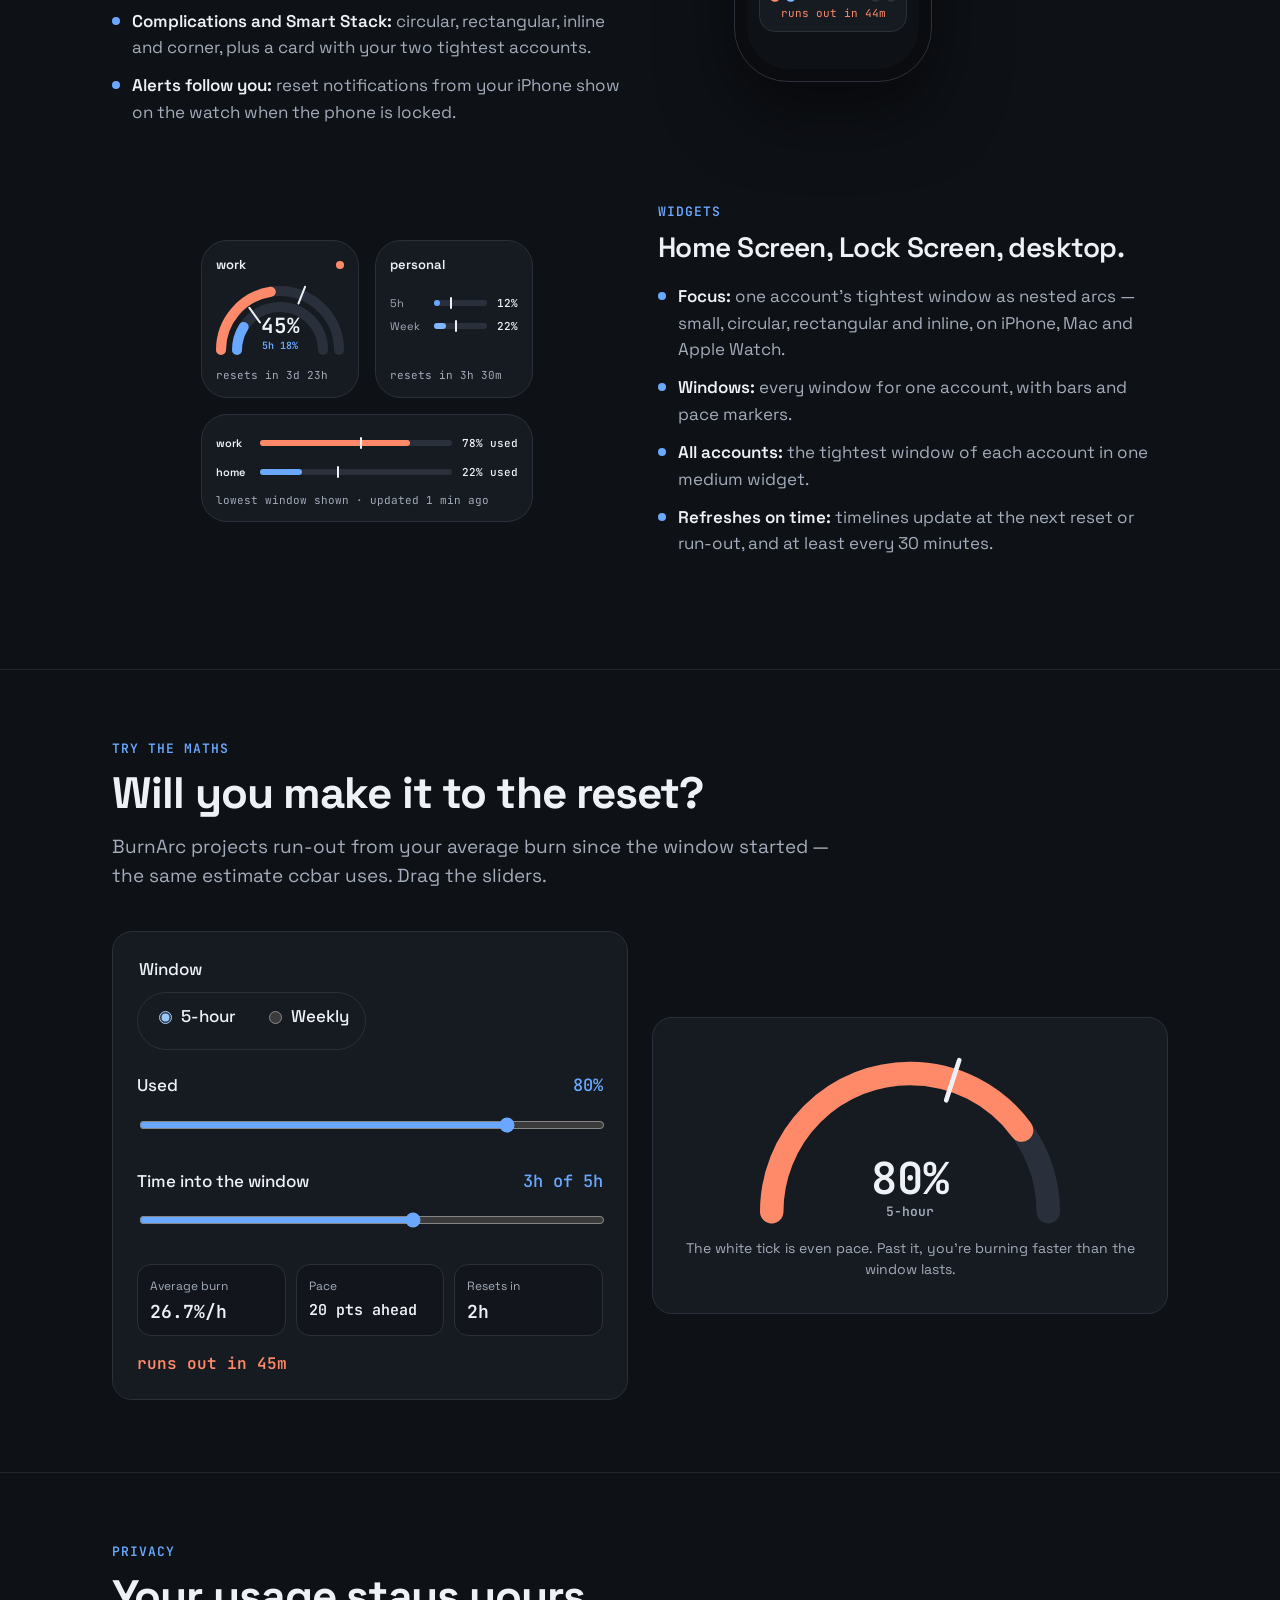
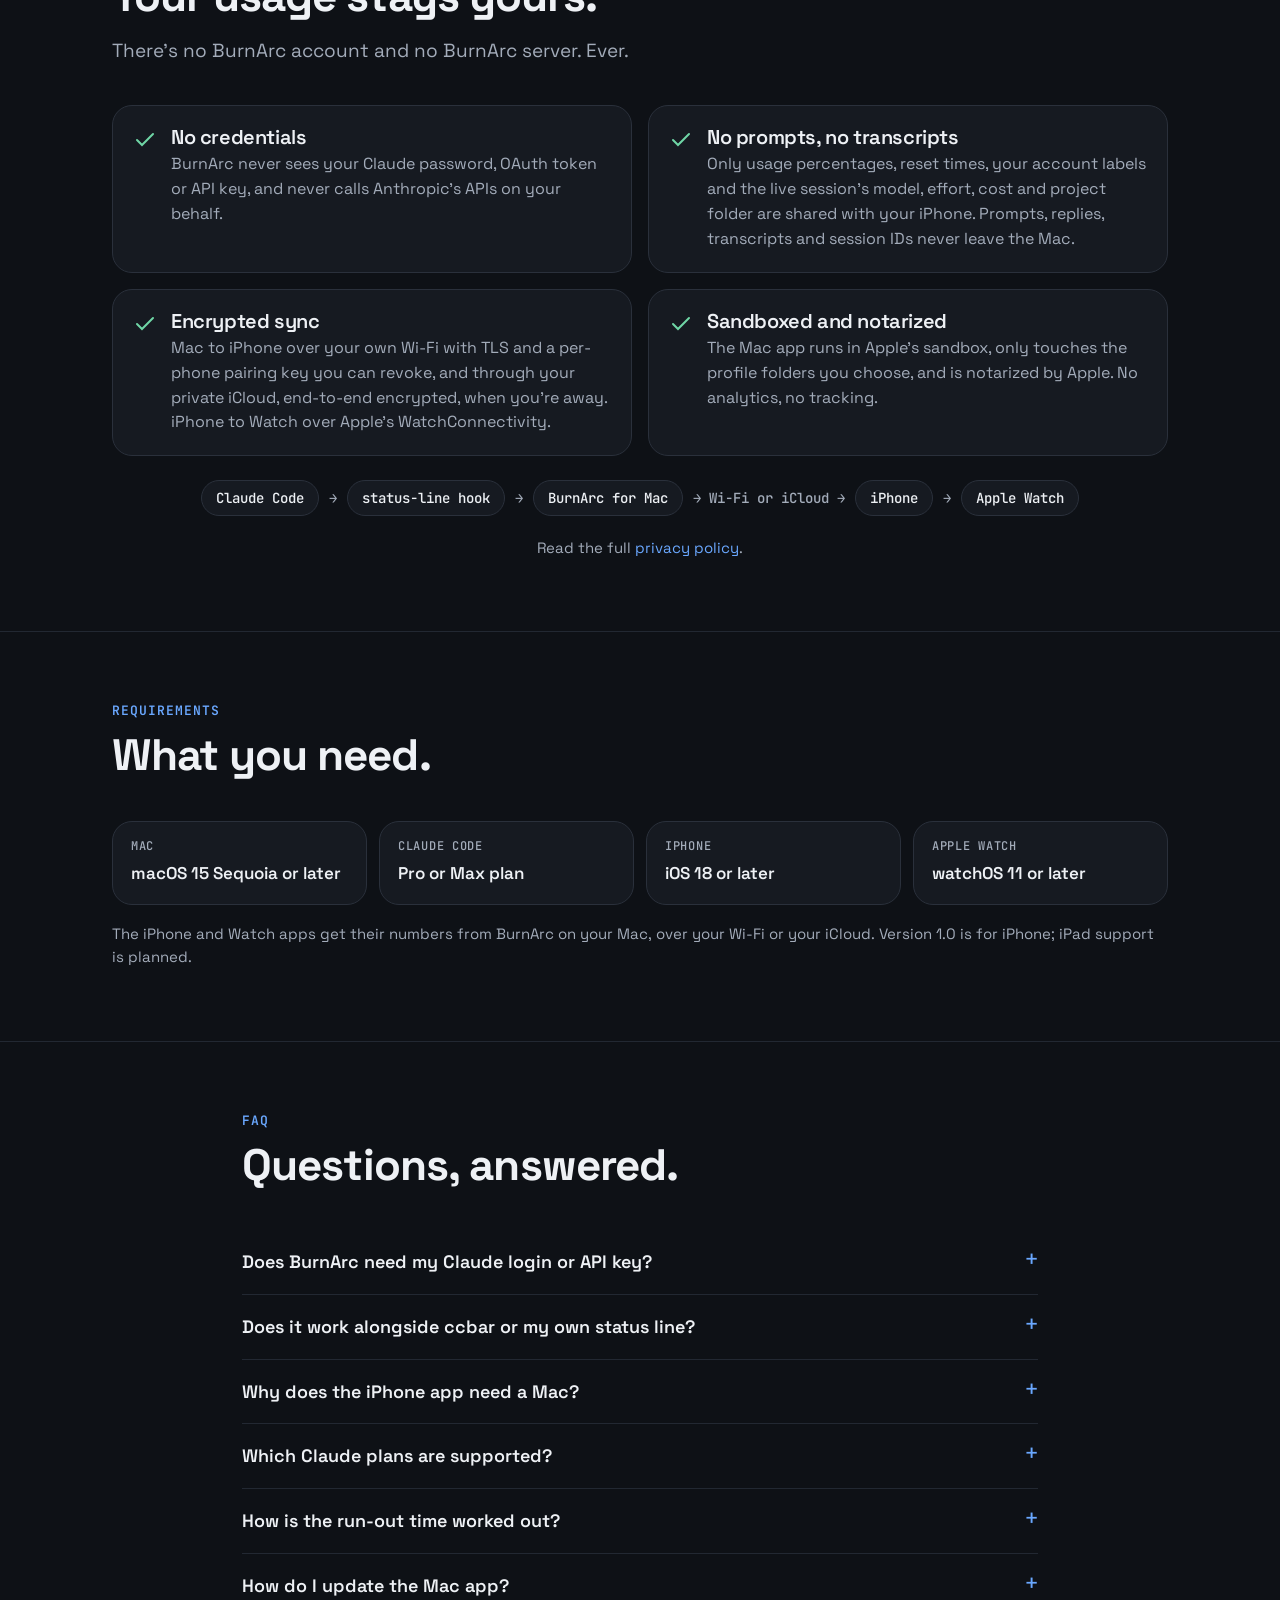
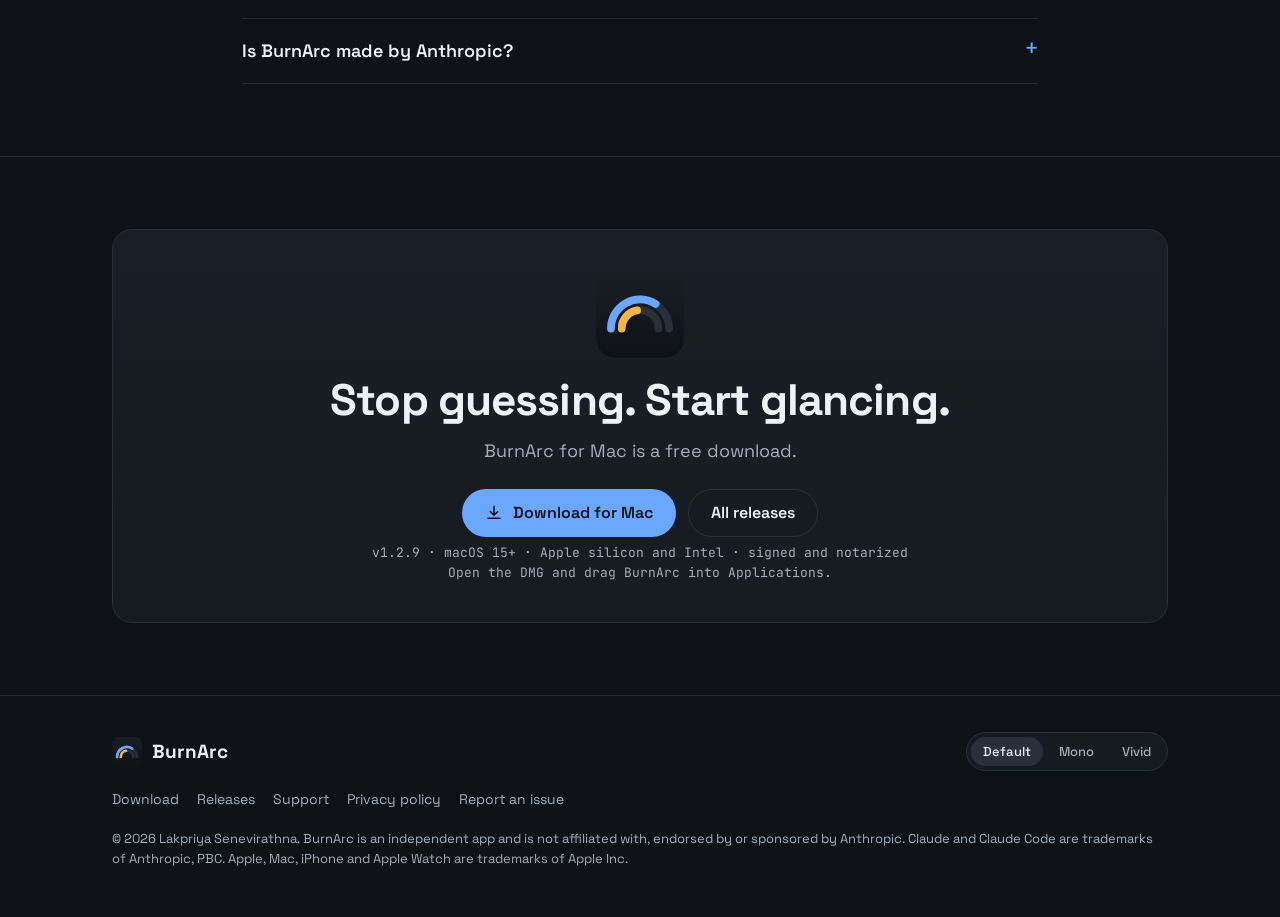
==== commit 5cbf20ab: "Site: BurnArc 1.2.9 for Mac, and its update Co-Authored-By: Claude Opus 5.5 <noreply@anthropic.com>" ====
--- a/index.html
+++ b/index.html
@@ -41,7 +41,7 @@
   "operatingSystem": "macOS 15 or later, iOS 18 or later, watchOS 11 or later",
   "url": "https://lakpriya1s.github.io/burnarc/",
   "downloadUrl": "https://github.com/lakpriya1s/burnarc/releases/latest/download/BurnArc.dmg",
-  "softwareVersion": "1.2.8",
+  "softwareVersion": "1.2.9",
   "image": "https://lakpriya1s.github.io/burnarc/assets/icon-512.png",
   "screenshot": "https://lakpriya1s.github.io/burnarc/assets/og.png",
   "offers": { "@type": "Offer", "price": "0", "priceCurrency": "USD" },
@@ -104,7 +104,7 @@
             Download for Mac
           </a>
           <a class="btn btn-ghost" href="#everywhere">iPhone &amp; Watch — coming soon</a>
-          <p class="cta-note">Free · v1.2.8 · 3 MB DMG · macOS 15+ · signed and notarized by Apple</p>
+          <p class="cta-note">Free · v1.2.9 · 3 MB DMG · macOS 15+ · signed and notarized by Apple</p>
         </div>
       </div>
       <div class="stage" aria-label="Animated preview of BurnArc">
@@ -491,7 +491,7 @@
           </a>
           <a class="btn btn-ghost" href="https://github.com/lakpriya1s/burnarc/releases">All releases</a>
         </div>
-        <p class="cta-note">v1.2.8 · macOS 15+ · Apple silicon and Intel · signed and notarized<br>Open the DMG and drag BurnArc into Applications.</p>
+        <p class="cta-note">v1.2.9 · macOS 15+ · Apple silicon and Intel · signed and notarized<br>Open the DMG and drag BurnArc into Applications.</p>
       </div>
     </div>
   </section>
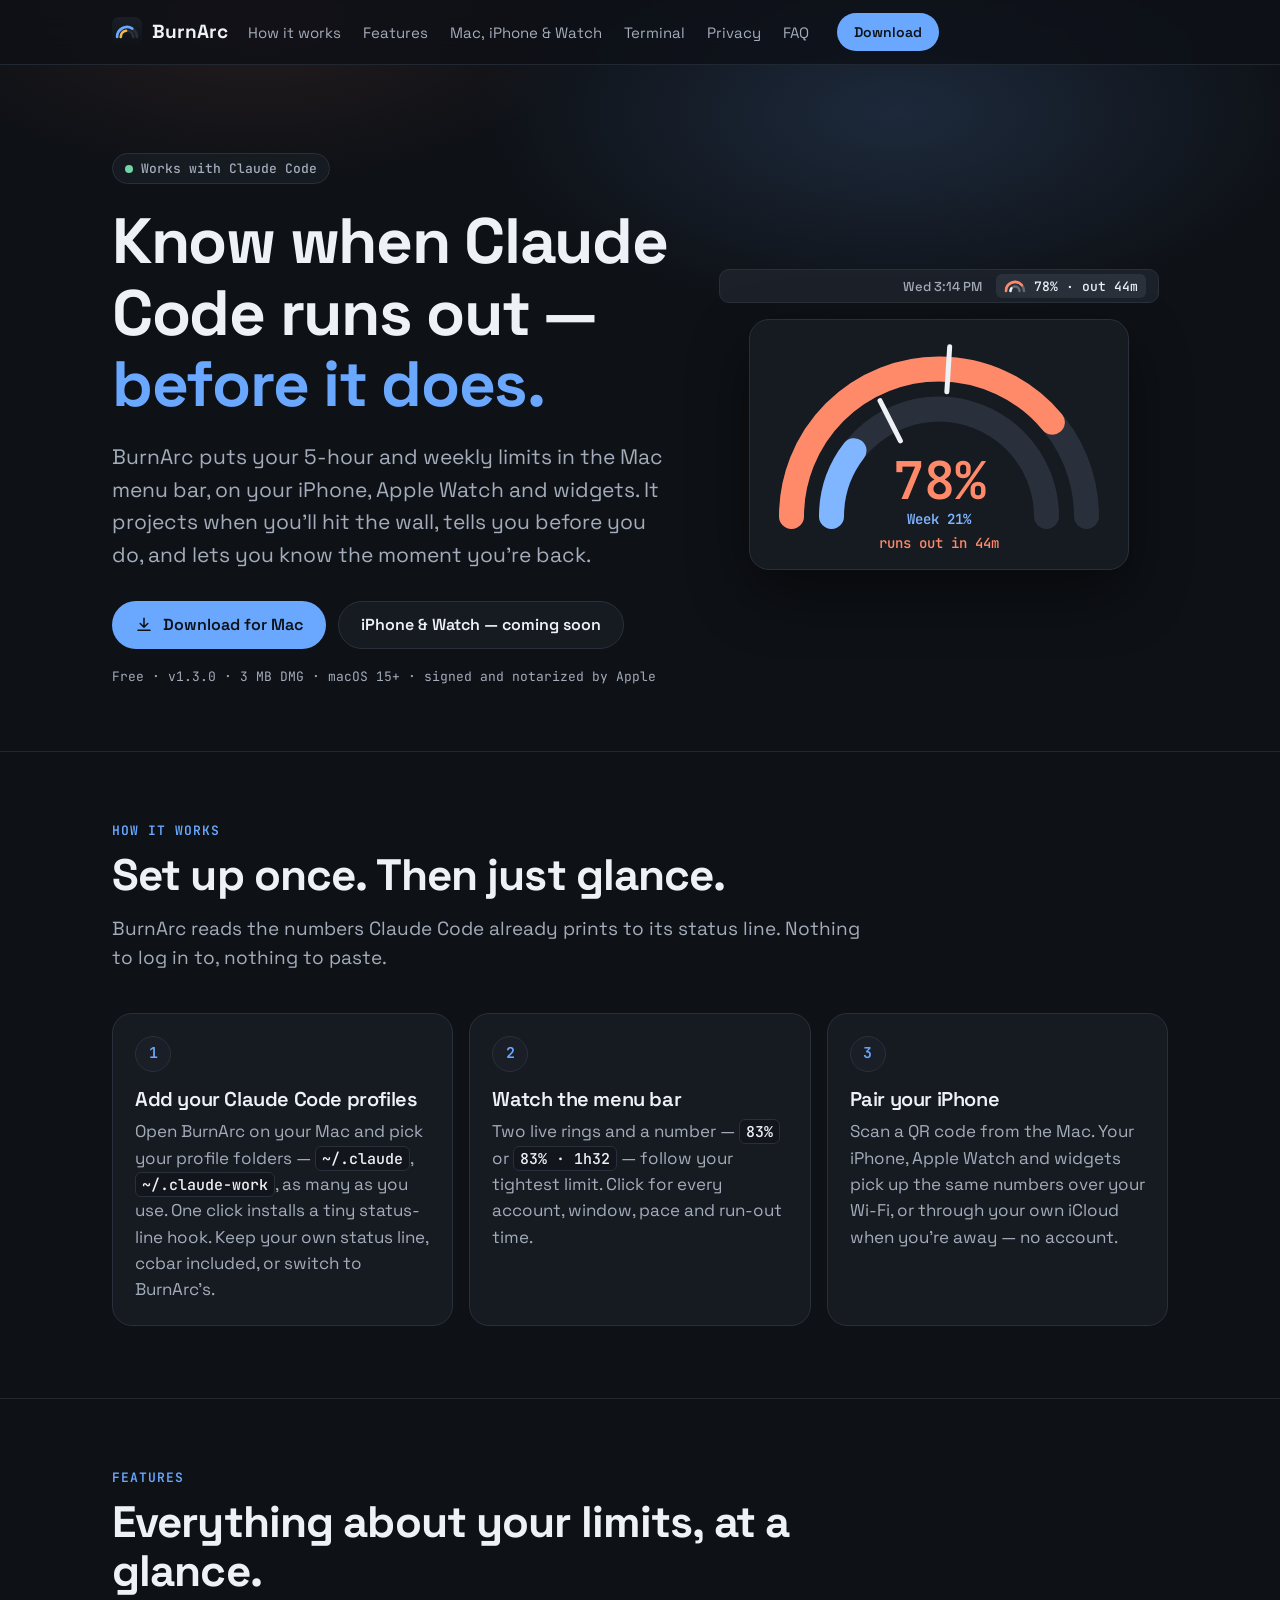
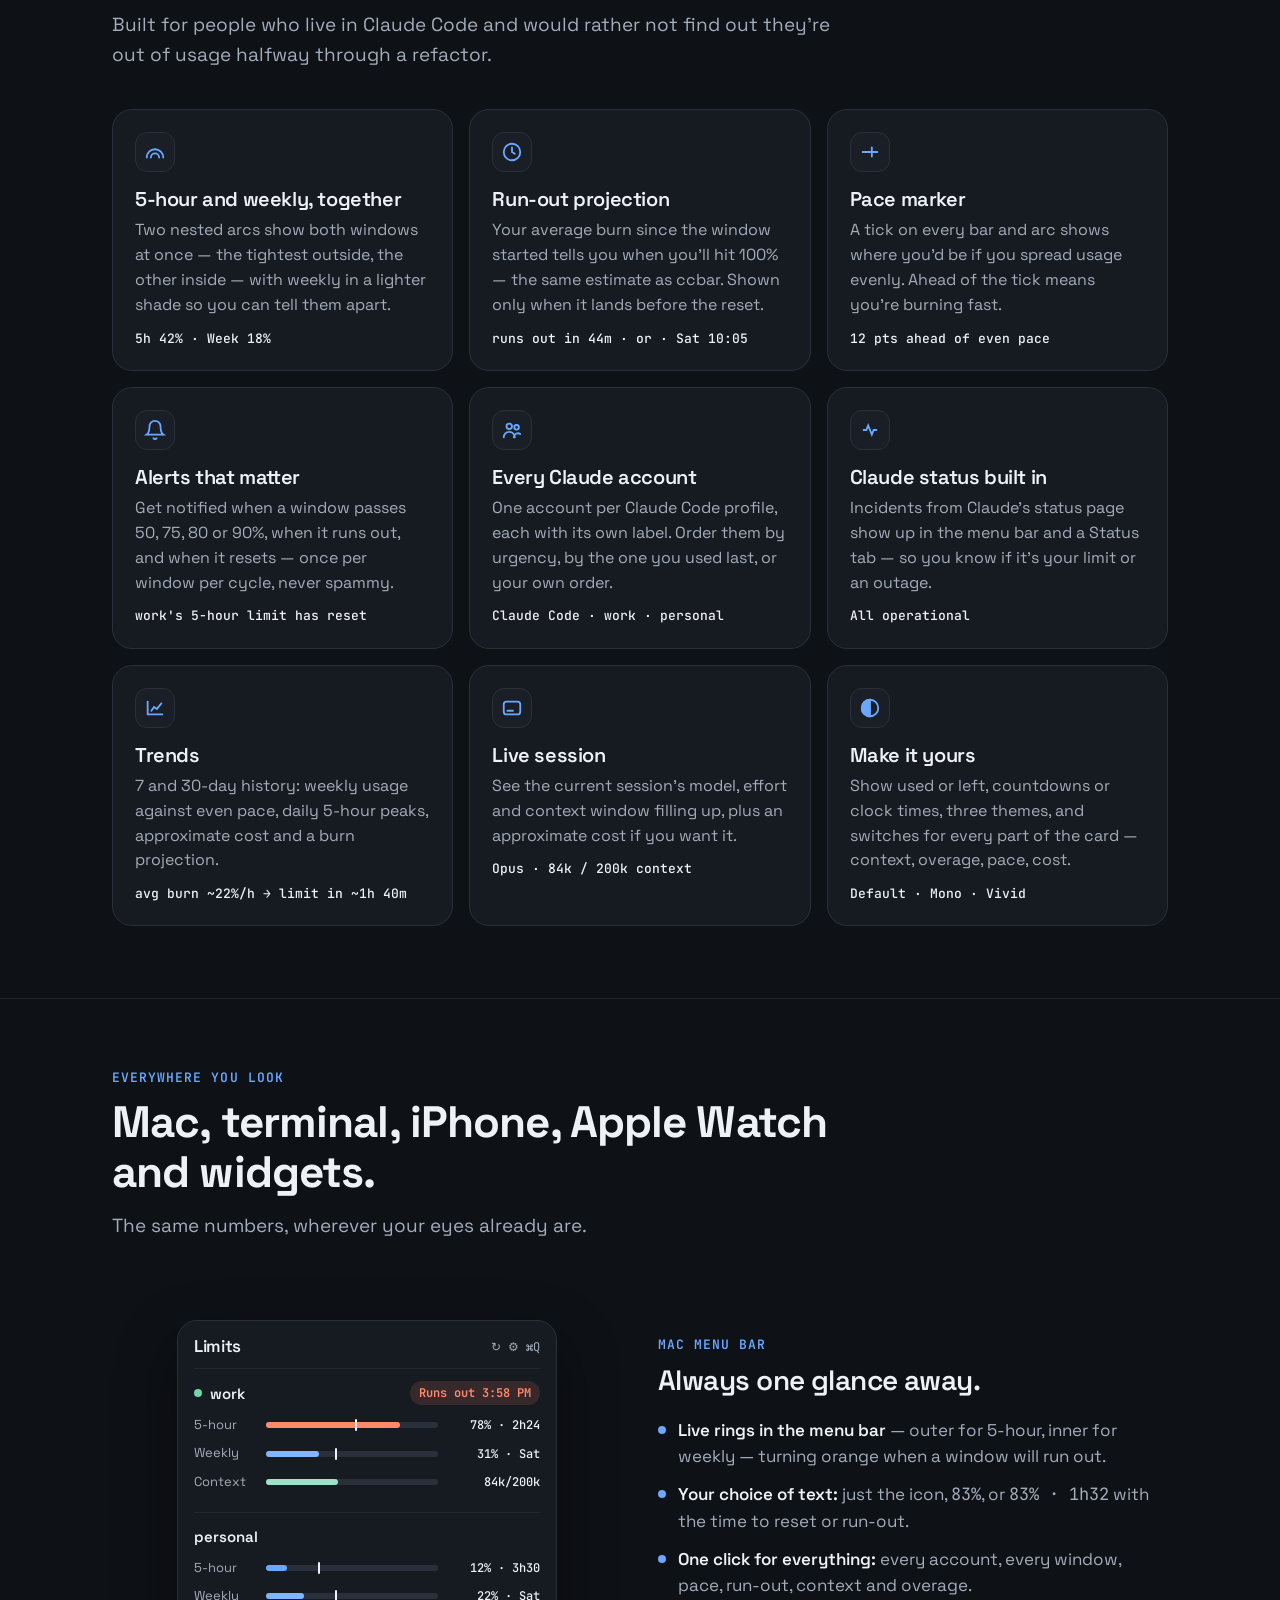
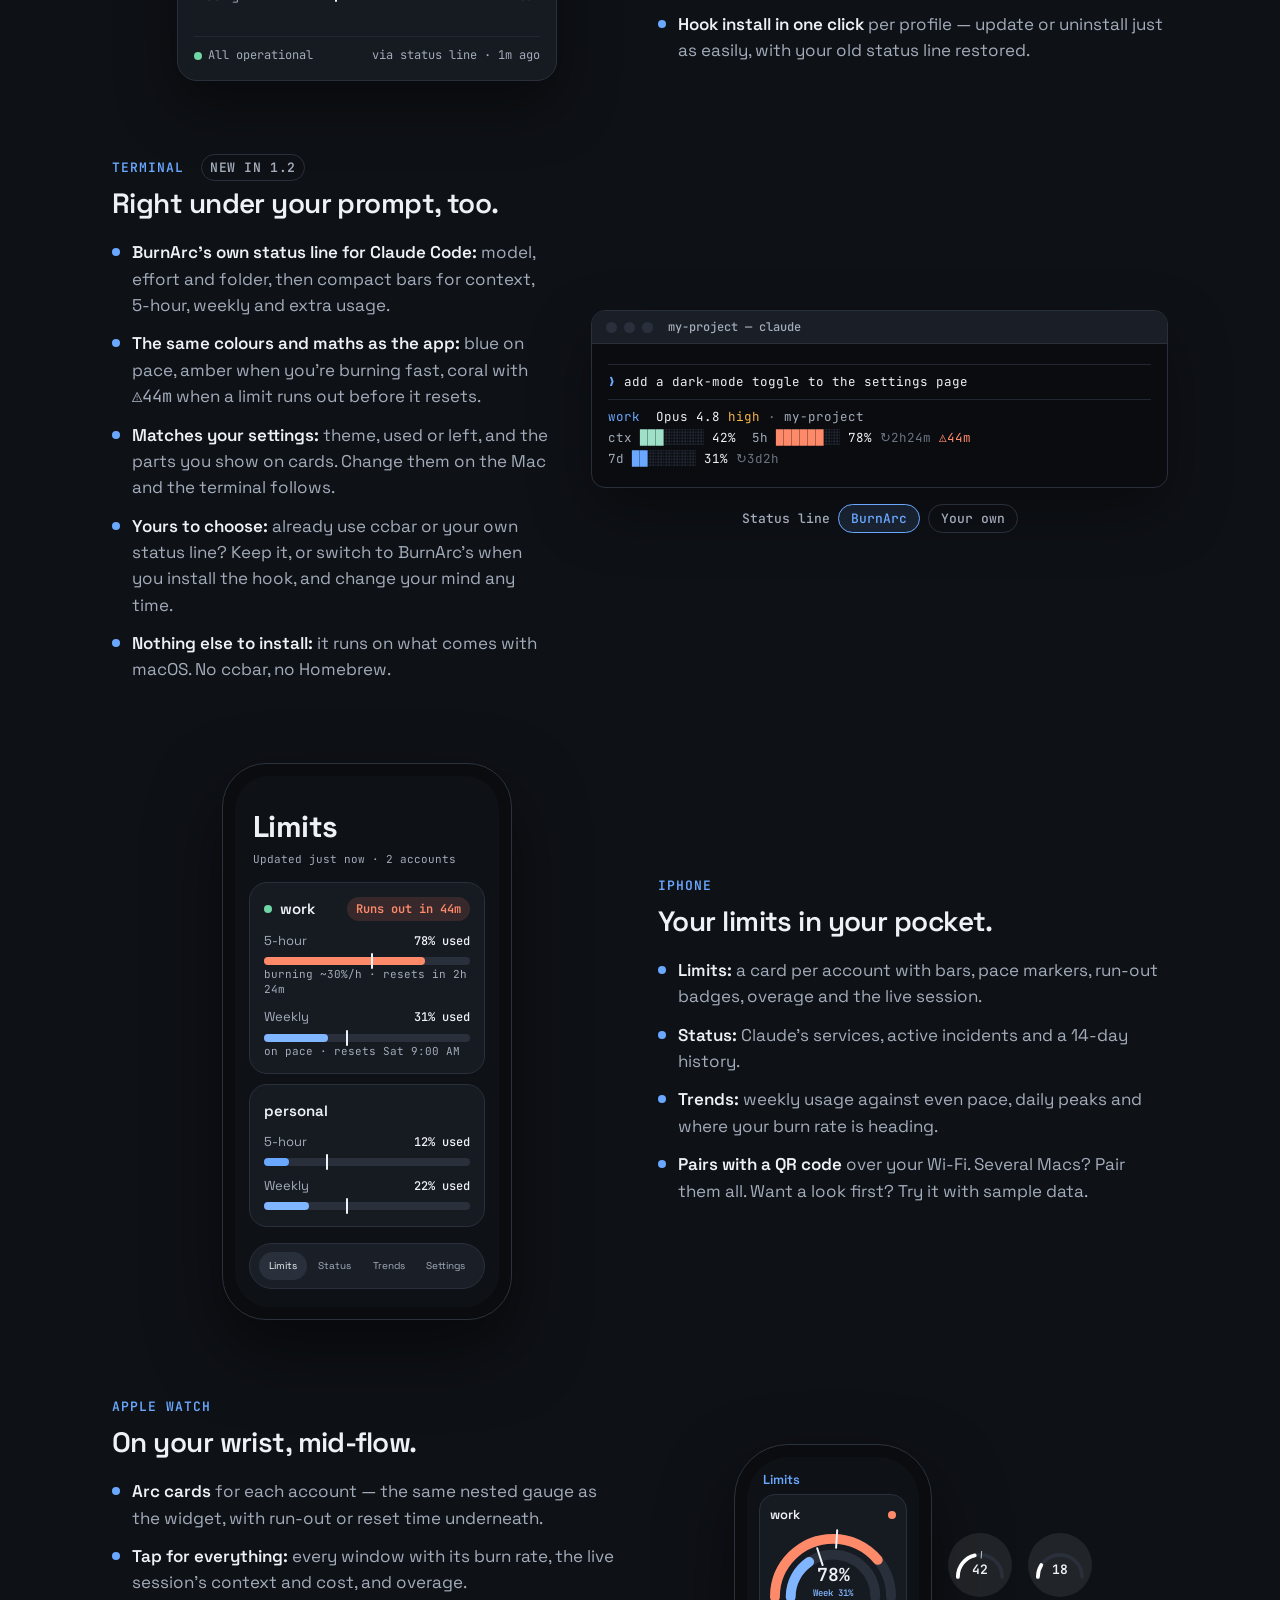
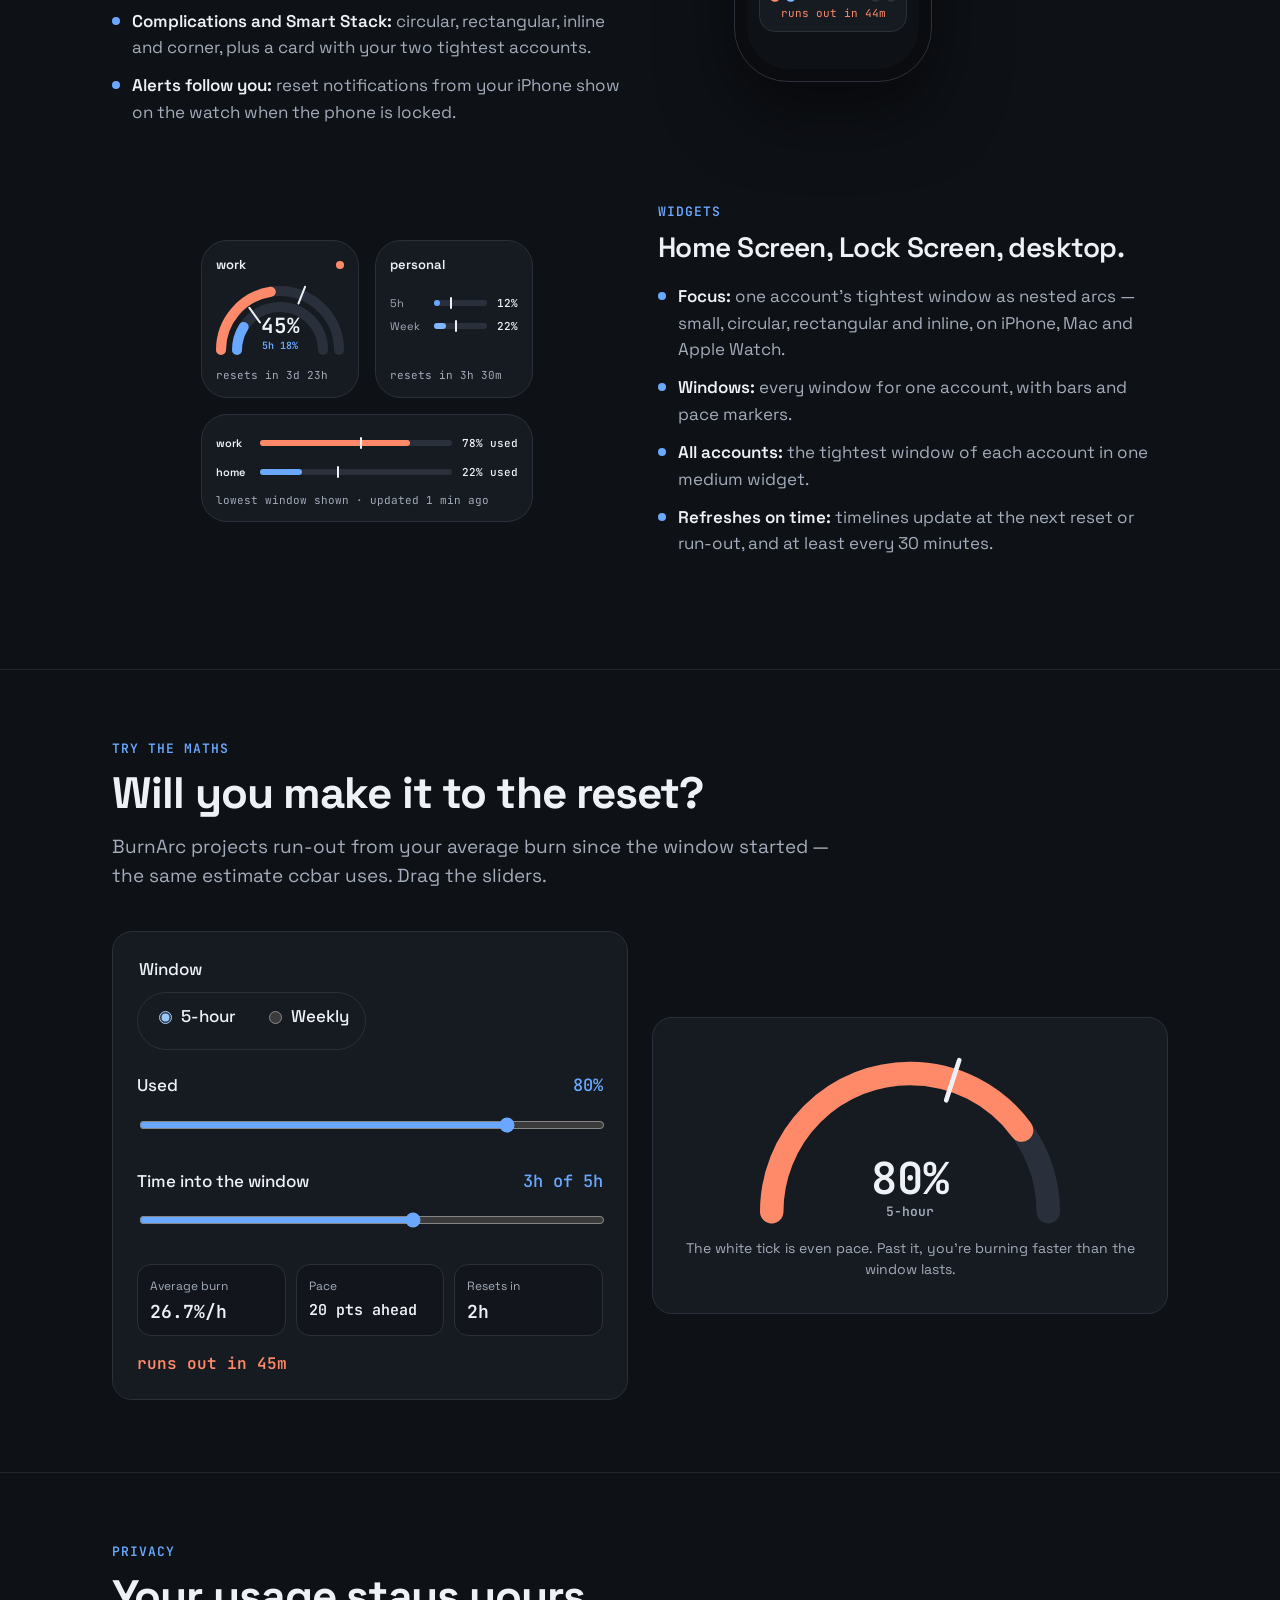
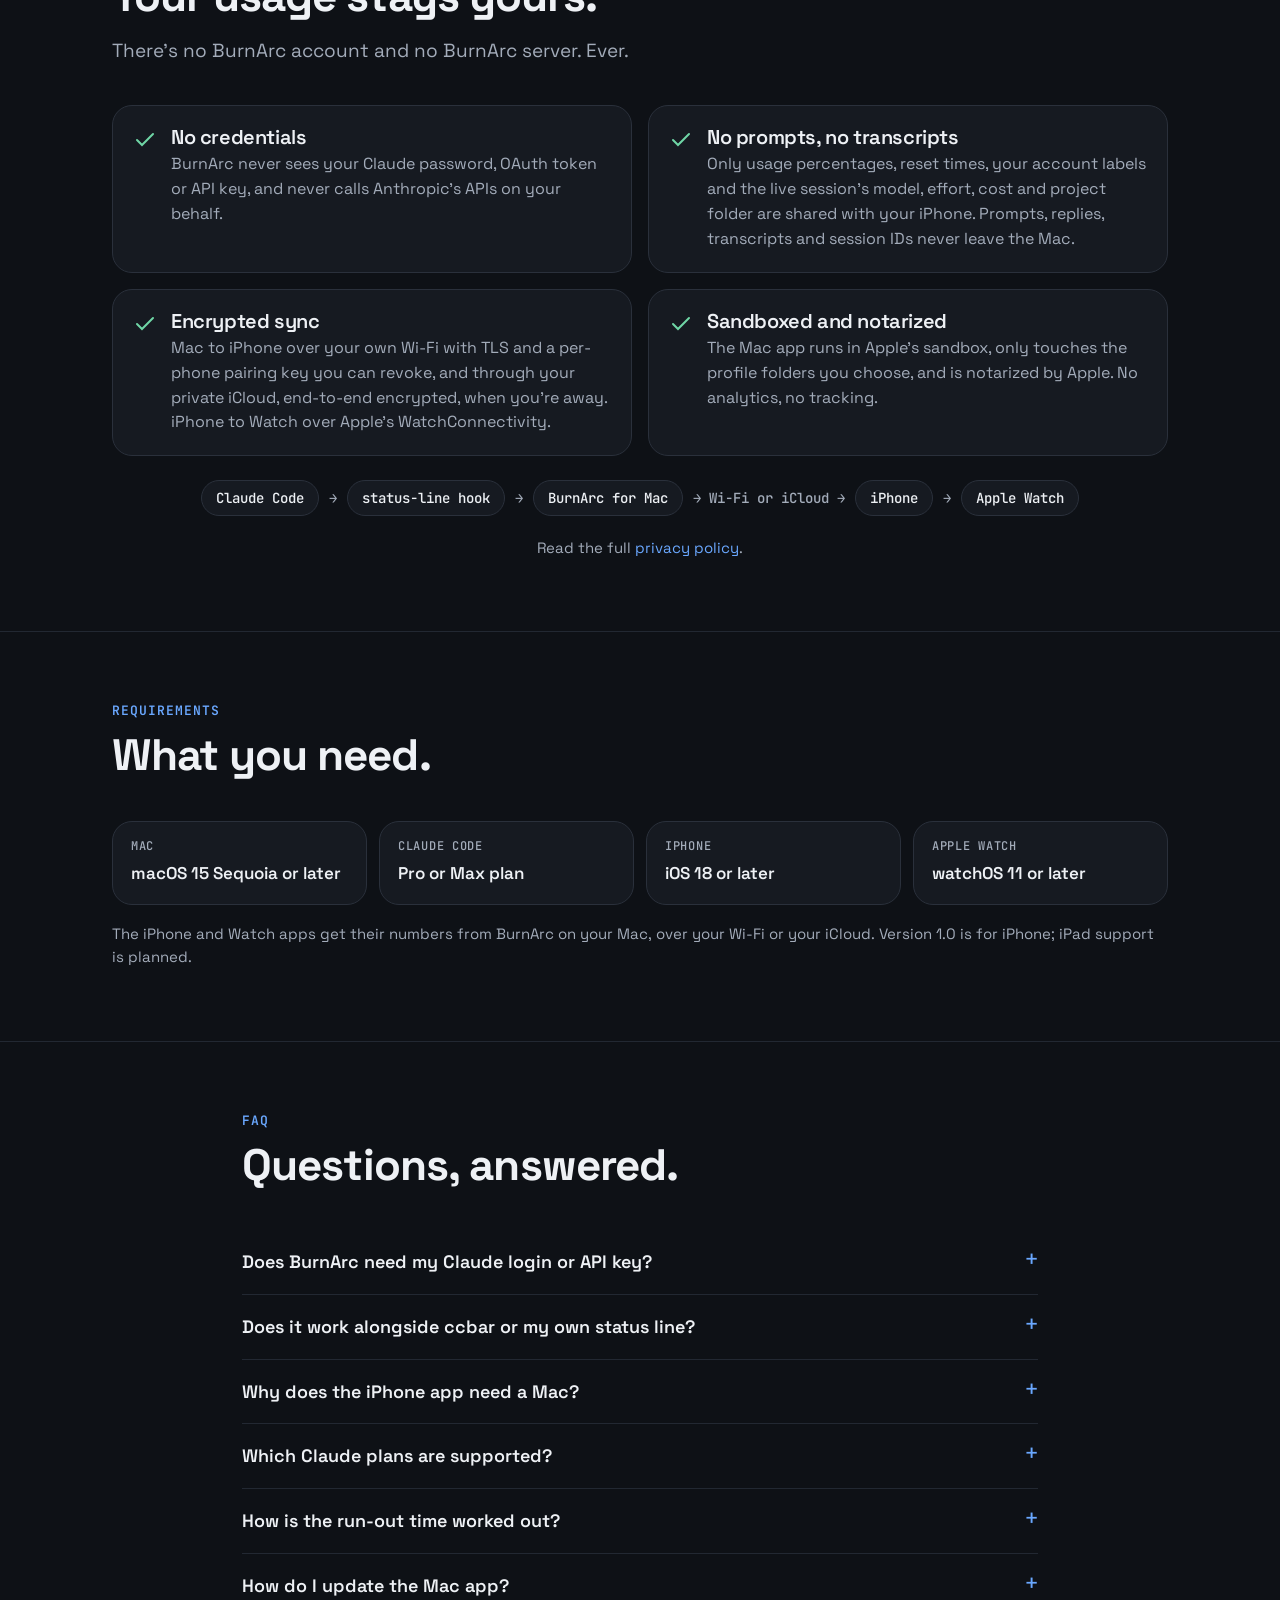
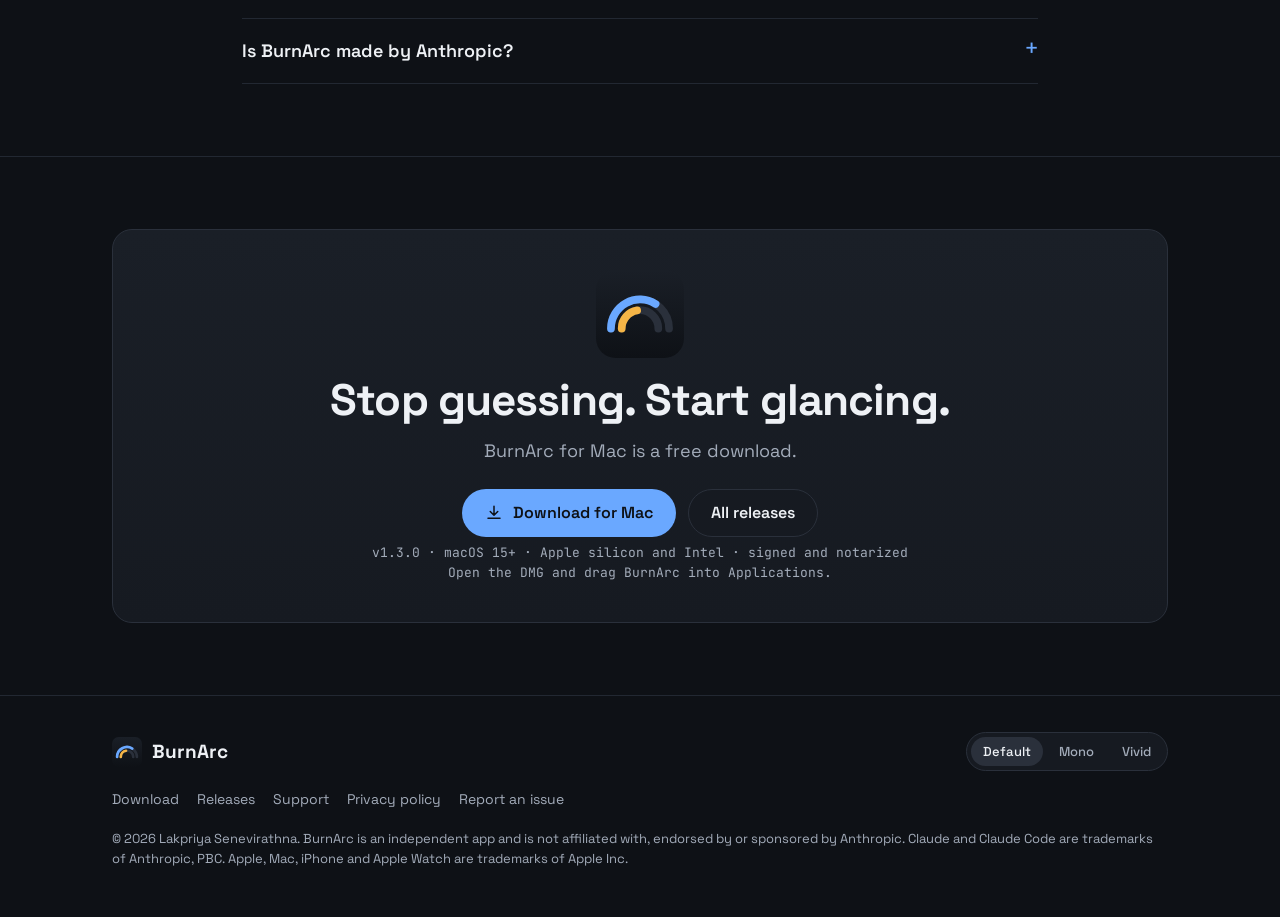
==== commit 521dac14: "Site: BurnArc 1.3.0 for Mac, and its update Co-Authored-By: Claude Opus 5.5 <noreply@anthropic.com>" ====
--- a/index.html
+++ b/index.html
@@ -41,7 +41,7 @@
   "operatingSystem": "macOS 15 or later, iOS 18 or later, watchOS 11 or later",
   "url": "https://lakpriya1s.github.io/burnarc/",
   "downloadUrl": "https://github.com/lakpriya1s/burnarc/releases/latest/download/BurnArc.dmg",
-  "softwareVersion": "1.2.9",
+  "softwareVersion": "1.3.0",
   "image": "https://lakpriya1s.github.io/burnarc/assets/icon-512.png",
   "screenshot": "https://lakpriya1s.github.io/burnarc/assets/og.png",
   "offers": { "@type": "Offer", "price": "0", "priceCurrency": "USD" },
@@ -104,7 +104,7 @@
             Download for Mac
           </a>
           <a class="btn btn-ghost" href="#everywhere">iPhone &amp; Watch — coming soon</a>
-          <p class="cta-note">Free · v1.2.9 · 3 MB DMG · macOS 15+ · signed and notarized by Apple</p>
+          <p class="cta-note">Free · v1.3.0 · 3 MB DMG · macOS 15+ · signed and notarized by Apple</p>
         </div>
       </div>
       <div class="stage" aria-label="Animated preview of BurnArc">
@@ -491,7 +491,7 @@
           </a>
           <a class="btn btn-ghost" href="https://github.com/lakpriya1s/burnarc/releases">All releases</a>
         </div>
-        <p class="cta-note">v1.2.9 · macOS 15+ · Apple silicon and Intel · signed and notarized<br>Open the DMG and drag BurnArc into Applications.</p>
+        <p class="cta-note">v1.3.0 · macOS 15+ · Apple silicon and Intel · signed and notarized<br>Open the DMG and drag BurnArc into Applications.</p>
       </div>
     </div>
   </section>
